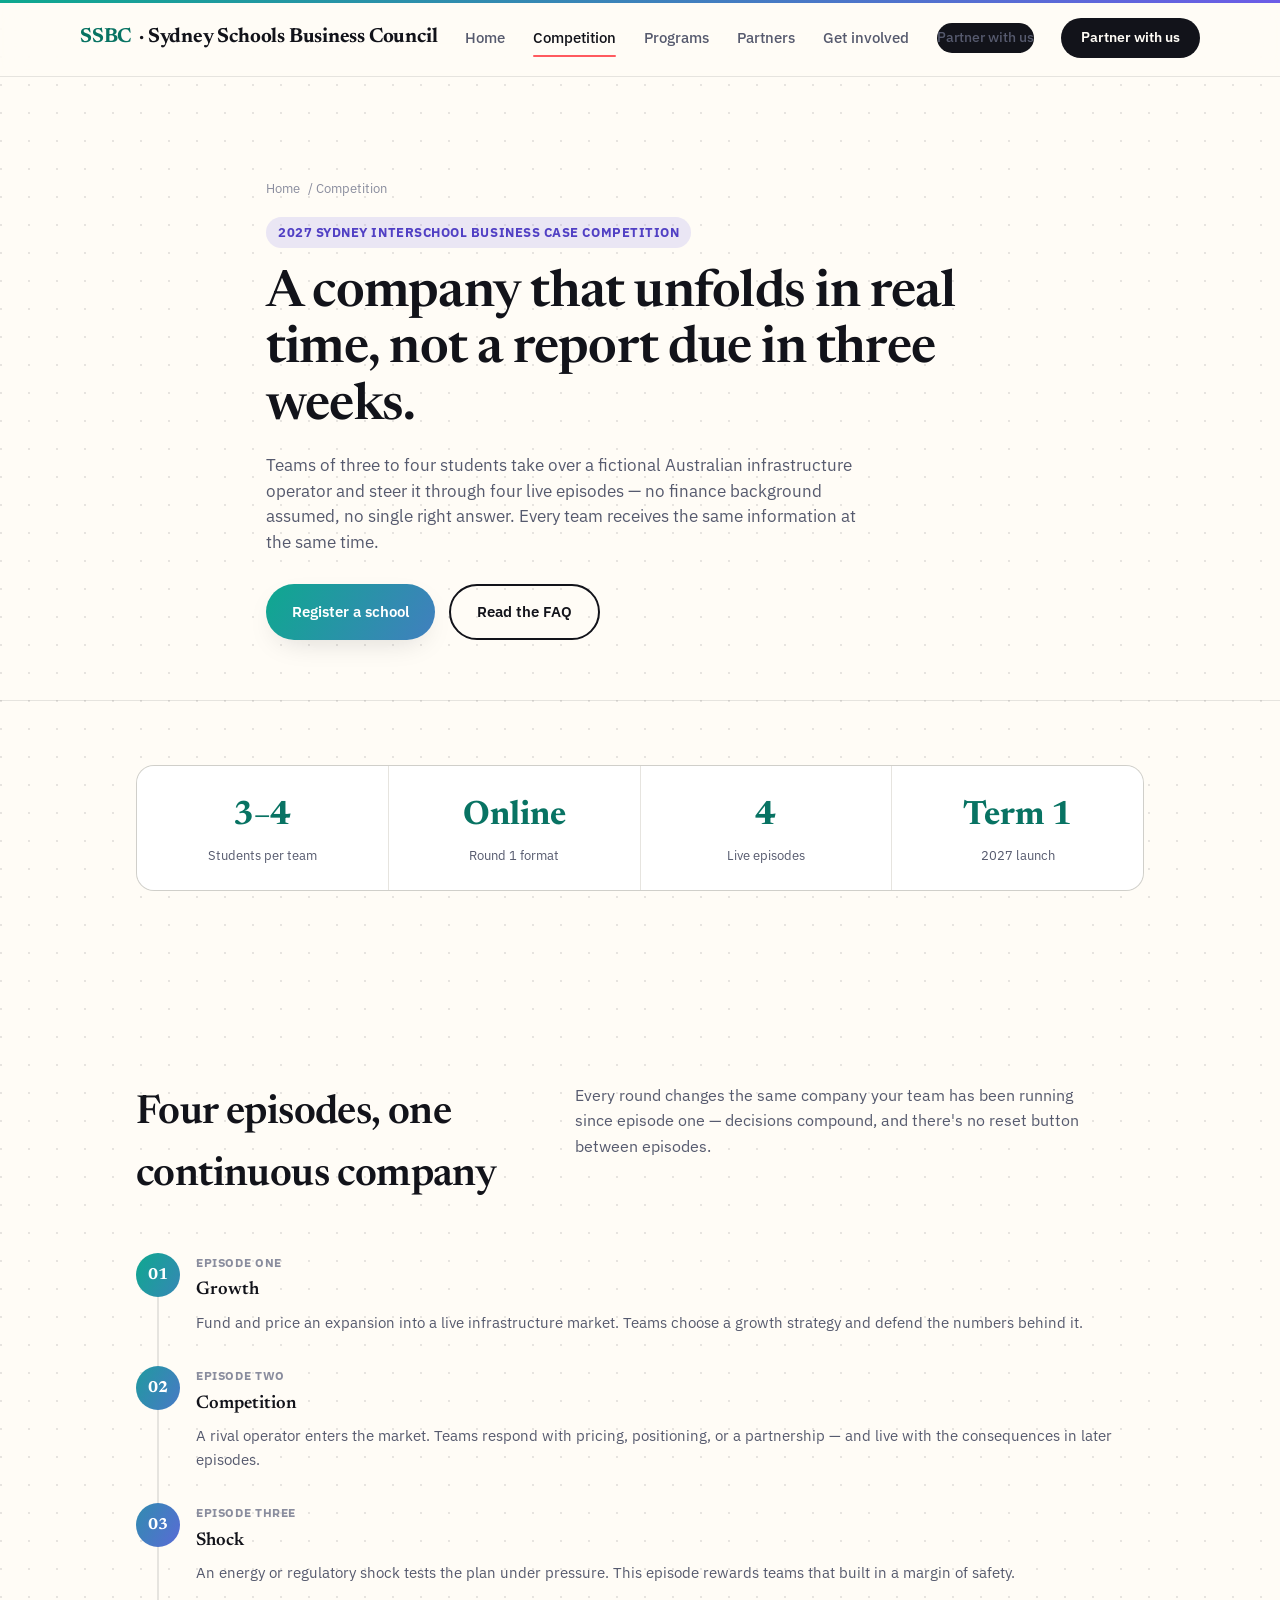
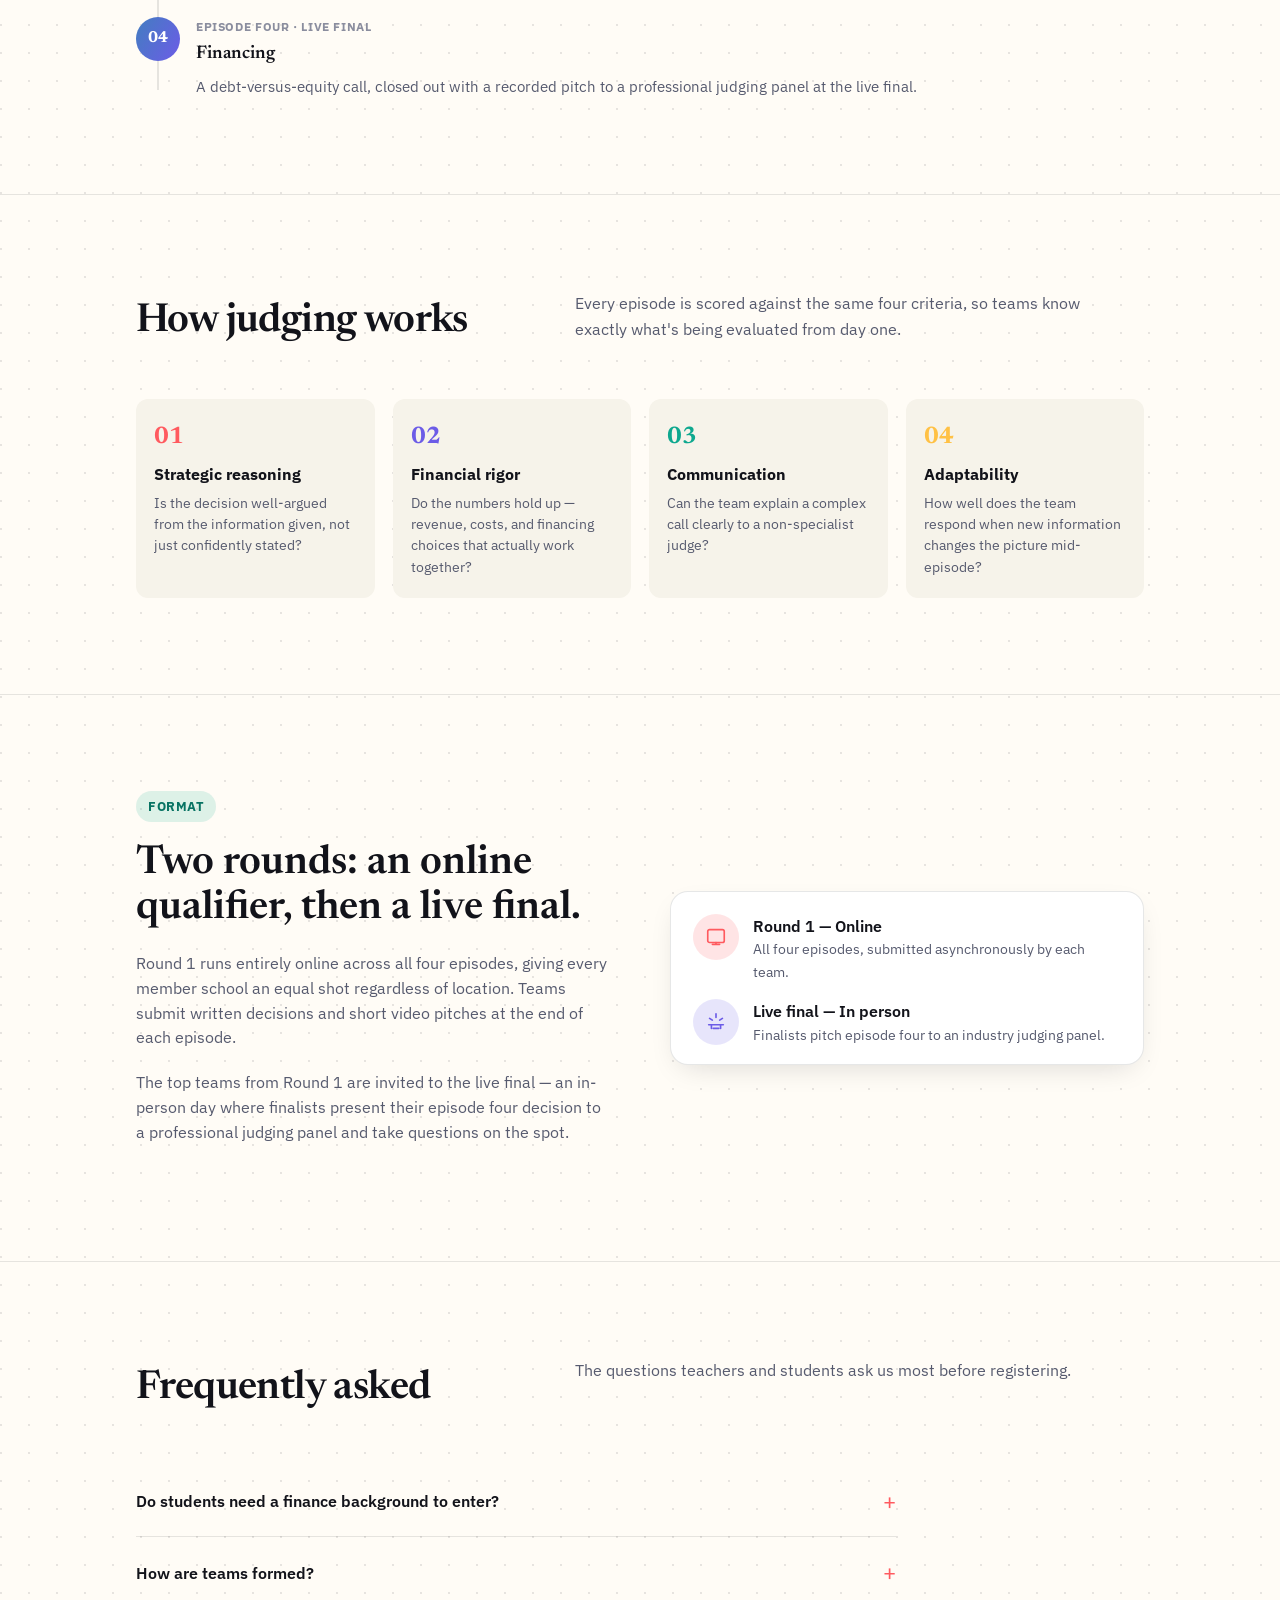
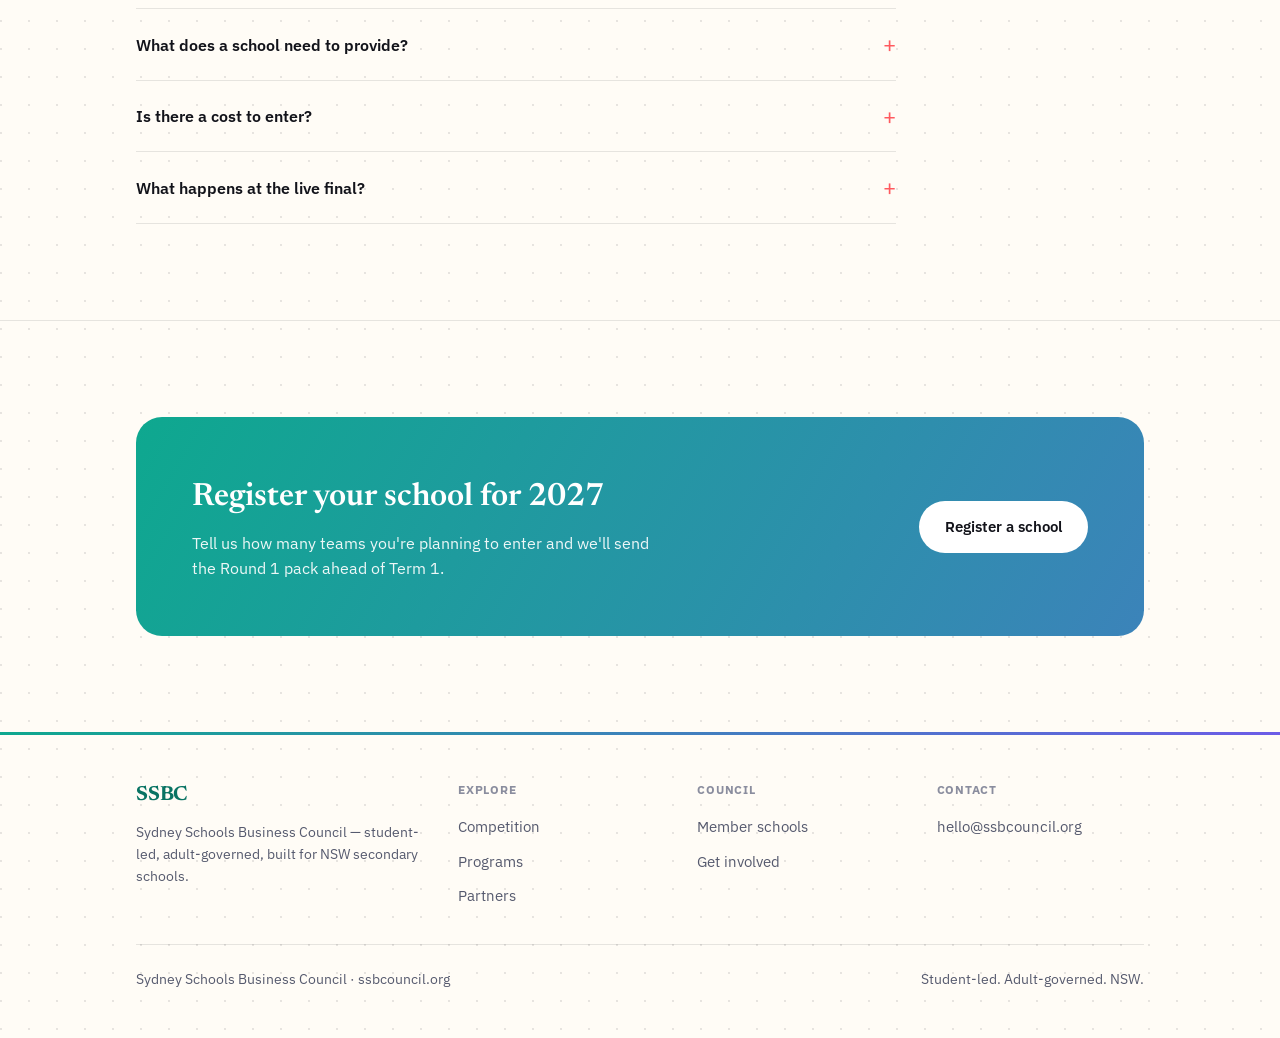
==== competition.html @ 7c96c835 "Split into a multi-page site with deeper content and a calmer, modern system Add competition, progra" ====
<!DOCTYPE html>
<html lang="en">
<head>
<meta charset="UTF-8">
<meta name="viewport" content="width=device-width, initial-scale=1, viewport-fit=cover">
<title>Competition — Sydney Schools Business Council</title>
<meta name="description" content="The 2027 Sydney Interschool Business Case Competition: format, timeline, judging criteria, and how to register.">
<link rel="preconnect" href="https://fonts.googleapis.com">
<link rel="preconnect" href="https://fonts.gstatic.com" crossorigin>
<link href="https://fonts.googleapis.com/css2?family=Newsreader:ital,opsz,wght@0,6..72,400;0,6..72,500;0,6..72,600;0,6..72,700;1,6..72,500&family=IBM+Plex+Sans:wght@400;500;600;700&display=swap" rel="stylesheet">
<link rel="stylesheet" href="/assets/styles.css">
</head>
<body data-page="competition">

<header>
  <div class="wrap nav-row">
    <a class="wordmark" href="/"><span class="mark">SSBC</span> · Sydney Schools Business Council</a>
    <nav class="links">
      <a href="/" data-page="home">Home</a>
      <a href="/competition.html" data-page="competition">Competition</a>
      <a href="/programs.html" data-page="programs">Programs</a>
      <a href="/partners.html" data-page="partners">Partners</a>
      <a href="/get-involved.html" data-page="get-involved">Get involved</a>
      <a class="nav-cta drawer-cta" href="/get-involved.html">Partner with us</a>
    </nav>
    <a class="nav-cta" href="/get-involved.html">Partner with us</a>
    <button class="menu-toggle" aria-label="Open menu" aria-expanded="false">
      <svg viewBox="0 0 24 24" fill="none" stroke="currentColor" stroke-width="1.8" stroke-linecap="round"><line x1="4" y1="7" x2="20" y2="7"/><line x1="4" y1="12" x2="20" y2="12"/><line x1="4" y1="17" x2="20" y2="17"/></svg>
    </button>
  </div>
</header>

<section class="page-hero">
  <div class="wrap">
    <p class="crumb"><a href="/">Home</a> / Competition</p>
    <p class="kicker tone-violet">2027 Sydney Interschool Business Case Competition</p>
    <h1>A company that unfolds in real time, not a report due in three weeks.</h1>
    <p class="lede">Teams of three to four students take over a fictional Australian infrastructure operator and steer it through four live episodes — no finance background assumed, no single right answer. Every team receives the same information at the same time.</p>
    <div class="cta-row" style="margin-top:28px;">
      <a class="btn btn-primary" href="/get-involved.html">Register a school</a>
      <a class="btn btn-ghost" href="#faq">Read the FAQ</a>
    </div>
  </div>
</section>

<section class="tight" style="border-bottom:none;">
  <div class="wrap">
    <div class="stats-strip reveal">
      <div class="stat"><div class="num">3–4</div><div class="label">Students per team</div></div>
      <div class="stat"><div class="num">Online</div><div class="label">Round 1 format</div></div>
      <div class="stat"><div class="num">4</div><div class="label">Live episodes</div></div>
      <div class="stat"><div class="num">Term 1</div><div class="label">2027 launch</div></div>
    </div>
  </div>
</section>

<section>
  <div class="wrap">
    <div class="section-head reveal">
      <h2>Four episodes, one continuous company</h2>
      <p>Every round changes the same company your team has been running since episode one — decisions compound, and there's no reset button between episodes.</p>
    </div>
    <ol class="timeline reveal">
      <li>
        <span class="dot">01</span>
        <div class="when">Episode one</div>
        <div class="ttl">Growth</div>
        <div class="desc">Fund and price an expansion into a live infrastructure market. Teams choose a growth strategy and defend the numbers behind it.</div>
      </li>
      <li>
        <span class="dot">02</span>
        <div class="when">Episode two</div>
        <div class="ttl">Competition</div>
        <div class="desc">A rival operator enters the market. Teams respond with pricing, positioning, or a partnership — and live with the consequences in later episodes.</div>
      </li>
      <li>
        <span class="dot">03</span>
        <div class="when">Episode three</div>
        <div class="ttl">Shock</div>
        <div class="desc">An energy or regulatory shock tests the plan under pressure. This episode rewards teams that built in a margin of safety.</div>
      </li>
      <li>
        <span class="dot">04</span>
        <div class="when">Episode four · Live final</div>
        <div class="ttl">Financing</div>
        <div class="desc">A debt-versus-equity call, closed out with a recorded pitch to a professional judging panel at the live final.</div>
      </li>
    </ol>
  </div>
</section>

<section>
  <div class="wrap">
    <div class="section-head reveal">
      <h2>How judging works</h2>
      <p>Every episode is scored against the same four criteria, so teams know exactly what's being evaluated from day one.</p>
    </div>
    <div class="criteria-grid reveal">
      <div class="criteria"><div class="pct">01</div><h4>Strategic reasoning</h4><p>Is the decision well-argued from the information given, not just confidently stated?</p></div>
      <div class="criteria"><div class="pct">02</div><h4>Financial rigor</h4><p>Do the numbers hold up — revenue, costs, and financing choices that actually work together?</p></div>
      <div class="criteria"><div class="pct">03</div><h4>Communication</h4><p>Can the team explain a complex call clearly to a non-specialist judge?</p></div>
      <div class="criteria"><div class="pct">04</div><h4>Adaptability</h4><p>How well does the team respond when new information changes the picture mid-episode?</p></div>
    </div>
  </div>
</section>

<section>
  <div class="wrap feature">
    <div class="reveal">
      <p class="kicker tone-teal">Format</p>
      <h2>Two rounds: an online qualifier, then a live final.</h2>
      <p>Round 1 runs entirely online across all four episodes, giving every member school an equal shot regardless of location. Teams submit written decisions and short video pitches at the end of each episode.</p>
      <p>The top teams from Round 1 are invited to the live final — an in-person day where finalists present their episode four decision to a professional judging panel and take questions on the spot.</p>
    </div>
    <div class="reveal diagram-box">
      <div style="display:flex;flex-direction:column;gap:16px;">
        <div style="display:flex;gap:14px;align-items:flex-start;">
          <div class="icon-circle" style="margin-bottom:0;flex-shrink:0;--accent:var(--coral);"><svg viewBox="0 0 24 24" fill="none" stroke="currentColor" stroke-width="1.8" stroke-linecap="round" stroke-linejoin="round"><rect x="3" y="4" width="18" height="14" rx="2"/><path d="M8 20h8M12 18v2"/></svg></div>
          <div><div style="font-weight:600;">Round 1 — Online</div><div style="color:var(--ink-soft);font-size:.9rem;">All four episodes, submitted asynchronously by each team.</div></div>
        </div>
        <div style="display:flex;gap:14px;align-items:flex-start;">
          <div class="icon-circle" style="margin-bottom:0;flex-shrink:0;--accent:var(--violet);"><svg viewBox="0 0 24 24" fill="none" stroke="currentColor" stroke-width="1.8" stroke-linecap="round" stroke-linejoin="round"><path d="M12 3v4M5 8l3 2M19 8l-3 2M4 15h16M7 15v4M17 15v4M9 19h6"/></svg></div>
          <div><div style="font-weight:600;">Live final — In person</div><div style="color:var(--ink-soft);font-size:.9rem;">Finalists pitch episode four to an industry judging panel.</div></div>
        </div>
      </div>
    </div>
  </div>
</section>

<section id="faq">
  <div class="wrap">
    <div class="section-head reveal">
      <h2>Frequently asked</h2>
      <p>The questions teachers and students ask us most before registering.</p>
    </div>
    <div class="faq reveal">
      <details>
        <summary>Do students need a finance background to enter?</summary>
        <p class="a">No. Each episode includes everything a team needs to make its decision — the competition is designed so a first-time team and a team with prior finance exposure are working from the same brief.</p>
      </details>
      <details>
        <summary>How are teams formed?</summary>
        <p class="a">Teams of three to four students are put together by their school's business society. Mixed-year teams are welcome, and most schools enter more than one team.</p>
      </details>
      <details>
        <summary>What does a school need to provide?</summary>
        <p class="a">A staff supervisor to liaise with SSBC and confirm results, and a bit of time from each team between episodes. Round 1 can be run inside or outside class time — schools choose what fits their calendar.</p>
      </details>
      <details>
        <summary>Is there a cost to enter?</summary>
        <p class="a">Entry costs are kept low and confirmed at registration — reach out via Get Involved and we'll walk you through it.</p>
      </details>
      <details>
        <summary>What happens at the live final?</summary>
        <p class="a">Finalist teams present their episode four financing decision to a panel of industry judges and answer follow-up questions, in the same spirit as a real board pitch.</p>
      </details>
    </div>
  </div>
</section>

<section style="border-bottom: none;">
  <div class="wrap">
    <div class="cta-banner reveal">
      <div>
        <h2>Register your school for 2027</h2>
        <p>Tell us how many teams you're planning to enter and we'll send the Round 1 pack ahead of Term 1.</p>
      </div>
      <a class="btn btn-primary" href="/get-involved.html">Register a school</a>
    </div>
  </div>
</section>

<footer>
  <div class="wrap">
    <div class="footer-grid">
      <div>
        <div class="wordmark" style="margin-bottom:10px;"><span class="mark">SSBC</span></div>
        <p style="color:var(--ink-soft);font-size:0.88rem;max-width:36ch;margin:0;">Sydney Schools Business Council — student-led, adult-governed, built for NSW secondary schools.</p>
      </div>
      <div>
        <h5>Explore</h5>
        <ul>
          <li><a href="/competition.html">Competition</a></li>
          <li><a href="/programs.html">Programs</a></li>
          <li><a href="/partners.html">Partners</a></li>
        </ul>
      </div>
      <div>
        <h5>Council</h5>
        <ul>
          <li><a href="/partners.html#schools">Member schools</a></li>
          <li><a href="/get-involved.html">Get involved</a></li>
        </ul>
      </div>
      <div>
        <h5>Contact</h5>
        <ul>
          <li><a href="mailto:hello@ssbcouncil.org">hello@ssbcouncil.org</a></li>
        </ul>
      </div>
    </div>
    <div class="footer-row">
      <span>Sydney Schools Business Council · ssbcouncil.org</span>
      <span>Student-led. Adult-governed. NSW.</span>
    </div>
  </div>
</footer>

<script src="/assets/app.js"></script>
</body>
</html>
---- assets/styles.css ----
:root {
  --ink: #12131A;
  --ink-soft: #565A6E;
  --ink-faint: #8A8D9E;
  --paper: #FFFCF6;
  --paper-raised: #FFFFFF;
  --paper-sunken: #F6F3EA;
  --line: rgba(18,19,26,0.10);
  --teal: #0EA88F;
  --teal-deep: #087363;
  --coral: #FF5A5F;
  --coral-deep: #E23F45;
  --violet: #6C5CE7;
  --violet-deep: #5140C4;
  --sun: #FFC145;
  --brass: #B08D57;
  --grad-brand: linear-gradient(120deg, var(--teal) 0%, var(--violet) 100%);
  --grad-warm: linear-gradient(120deg, var(--coral) 0%, var(--sun) 100%);
  --radius: 18px;
  --radius-lg: 26px;
  --radius-sm: 12px;
  --radius-pill: 999px;
  --shadow-soft: 0 10px 30px -12px rgba(18,19,26,0.18);
  --shadow-lift: 0 18px 40px -14px rgba(18,19,26,0.28);
  --font-display: 'Newsreader', Georgia, serif;
  --font-body: 'IBM Plex Sans', -apple-system, sans-serif;
  box-sizing: border-box;
  padding-top: env(safe-area-inset-top, 0px);
  padding-bottom: env(safe-area-inset-bottom, 0px);
}
html { scroll-padding-top: 84px; scroll-behavior: smooth; }
*, *::before, *::after { box-sizing: inherit; }

@media (prefers-color-scheme: dark) {
  :root:not([data-theme="light"]) {
    --ink: #F5F3EC;
    --ink-soft: #C7C6BE;
    --ink-faint: #8B8E82;
    --paper: #0B0D10;
    --paper-raised: #15181C;
    --paper-sunken: #101317;
    --line: rgba(245,243,236,0.14);
    --teal: #2DD4BF;
    --teal-deep: #5EEAD4;
    --coral: #FF7A7E;
    --coral-deep: #FF9A9D;
    --violet: #9C8CFF;
    --violet-deep: #B6ABFF;
    --sun: #FFD166;
    --brass: #D3B679;
    --shadow-soft: 0 10px 30px -12px rgba(0,0,0,0.5);
    --shadow-lift: 0 18px 40px -14px rgba(0,0,0,0.6);
  }
}
:root[data-theme="dark"] {
  --ink: #F5F3EC; --ink-soft: #C7C6BE; --ink-faint: #8B8E82;
  --paper: #0B0D10; --paper-raised: #15181C; --paper-sunken: #101317;
  --line: rgba(245,243,236,0.14);
  --teal: #2DD4BF; --teal-deep: #5EEAD4;
  --coral: #FF7A7E; --coral-deep: #FF9A9D;
  --violet: #9C8CFF; --violet-deep: #B6ABFF;
  --sun: #FFD166; --brass: #D3B679;
  --shadow-soft: 0 10px 30px -12px rgba(0,0,0,0.5);
  --shadow-lift: 0 18px 40px -14px rgba(0,0,0,0.6);
}

html, body { height: 100%; }
body {
  margin: 0;
  background:
    radial-gradient(circle at 1px 1px, var(--line) 1px, transparent 0) 0 0/28px 28px,
    var(--paper);
  color: var(--ink);
  font-family: var(--font-body);
  line-height: 1.55;
  -webkit-font-smoothing: antialiased;
  overflow-x: hidden;
}

.wrap { max-width: 1120px; margin: 0 auto; padding: 0 clamp(20px, 5vw, 56px); position: relative; }
a { color: inherit; }
::selection { background: var(--sun); color: var(--ink); }
img, svg { display: block; max-width: 100%; }

/* ---------- Scroll reveal ---------- */
.reveal { opacity: 0; transform: translateY(22px); transition: opacity .7s cubic-bezier(.2,.7,.2,1), transform .7s cubic-bezier(.2,.7,.2,1); }
.reveal.in-view { opacity: 1; transform: translateY(0); }
@media (prefers-reduced-motion: reduce) {
  .reveal { opacity: 1; transform: none; transition: none; }
  * { animation: none !important; }
}

/* ---------- Header ---------- */
header {
  position: sticky; top: 0; z-index: 30;
  padding-top: env(safe-area-inset-top, 0px);
  background: color-mix(in srgb, var(--paper) 82%, transparent);
  backdrop-filter: blur(14px);
  border-bottom: 1px solid var(--line);
}
header::before {
  content: ""; position: absolute; inset: 0 0 auto 0; height: 3px;
  background: var(--grad-brand);
}
.nav-row { display: flex; align-items: center; justify-content: space-between; padding: 18px 0; gap: 20px; }
.wordmark { font-family: var(--font-display); font-size: 1.28rem; font-weight: 700; letter-spacing: -0.01em; display: flex; align-items: baseline; gap: 8px; white-space: nowrap; text-decoration: none; }
.wordmark .mark { color: var(--teal-deep); }
.wordmark .full { display: inline; }
nav.links { display: flex; gap: clamp(14px, 2.6vw, 28px); font-size: 0.92rem; }
nav.links a { text-decoration: none; color: var(--ink-soft); font-weight: 500; transition: color .15s; position: relative; padding: 4px 0; }
nav.links a::after { content: ""; position: absolute; left: 0; right: 100%; bottom: -4px; height: 2px; background: var(--coral); border-radius: 2px; transition: right .2s ease; }
nav.links a:hover { color: var(--ink); }
nav.links a:hover::after, nav.links a[aria-current="page"]::after { right: 0; }
nav.links a[aria-current="page"] { color: var(--ink); }
.nav-cta {
  background: var(--ink); color: var(--paper);
  padding: 9px 20px; border-radius: var(--radius-pill);
  text-decoration: none; font-size: 0.88rem; font-weight: 600; white-space: nowrap;
  transition: transform .15s ease, box-shadow .15s ease, background .2s ease;
}
.nav-cta:hover { background: var(--grad-brand); transform: translateY(-2px); box-shadow: var(--shadow-soft); }
.menu-toggle {
  display: none; background: none; border: 1px solid var(--line); border-radius: var(--radius-sm);
  width: 40px; height: 40px; align-items: center; justify-content: center; cursor: pointer;
  color: var(--ink); flex-shrink: 0;
}
.menu-toggle svg { width: 20px; height: 20px; }

@media (max-width: 760px) {
  nav.links { position: fixed; inset: 0; top: 0; z-index: 40; background: var(--paper); flex-direction: column;
    padding: 100px 32px 40px; gap: 6px; transform: translateX(100%); transition: transform .3s ease; }
  nav.links.open { transform: translateX(0); }
  nav.links a { font-size: 1.3rem; padding: 12px 0; font-family: var(--font-display); }
  .menu-toggle { display: inline-flex; z-index: 41; }
  .nav-cta { display: none; }
  nav.links .drawer-cta { display: inline-flex; margin-top: 18px; }
}

/* ---------- Buttons ---------- */
.btn { display: inline-flex; align-items: center; gap: 8px; padding: 14px 26px; border-radius: var(--radius-pill);
  text-decoration: none; font-size: 0.95rem; font-weight: 600;
  transition: transform .15s ease, box-shadow .2s ease, background .2s ease, color .2s ease, border-color .2s ease; }
.btn-primary { background: var(--grad-brand); background-size: 200% 100%; color: #fff; box-shadow: var(--shadow-soft); }
.btn-primary:hover { transform: translateY(-2px); box-shadow: var(--shadow-lift); background-position: 100% 0; }
.btn-ghost { border: 2px solid var(--ink); color: var(--ink); }
.btn-ghost:hover { border-color: var(--violet); color: var(--violet); transform: translateY(-2px); }
.btn-sm { padding: 10px 20px; font-size: 0.86rem; }

/* ---------- Hero (home) ---------- */
.hero { padding: clamp(64px, 11vw, 116px) 0 clamp(56px, 9vw, 92px); border-bottom: 1px solid var(--line); position: relative; overflow: hidden; }
.hero::before {
  content: ""; position: absolute; top: -10%; right: -6%; width: 46%; height: 130%;
  background-image: linear-gradient(var(--line) 1px, transparent 1px), linear-gradient(90deg, var(--line) 1px, transparent 1px);
  background-size: 34px 34px;
  -webkit-mask-image: radial-gradient(ellipse at 70% 40%, #000 0%, transparent 70%);
  mask-image: radial-gradient(ellipse at 70% 40%, #000 0%, transparent 70%);
  z-index: 0;
}
.hero-grid { display: grid; grid-template-columns: 1.15fr 0.85fr; gap: clamp(32px, 5vw, 64px); align-items: end; position: relative; z-index: 1; }
@media (max-width: 860px) { .hero-grid { grid-template-columns: 1fr; } }

.kicker { display: inline-flex; align-items: center; gap: 8px; font-size: 0.84rem; color: var(--coral-deep); font-weight: 700;
  text-transform: uppercase; letter-spacing: 0.04em; margin: 0 0 18px; padding: 5px 12px;
  background: color-mix(in srgb, var(--coral) 14%, transparent); border-radius: var(--radius-pill); }
.kicker.tone-violet { color: var(--violet-deep); background: color-mix(in srgb, var(--violet) 14%, transparent); }
.kicker.tone-teal { color: var(--teal-deep); background: color-mix(in srgb, var(--teal) 14%, transparent); }
.kicker.tone-sun { color: #92650B; background: color-mix(in srgb, var(--sun) 22%, transparent); }

h1.headline { font-family: var(--font-display); font-weight: 600; font-size: clamp(2.5rem, 5.4vw, 4.2rem); line-height: 1.05; letter-spacing: -0.02em; margin: 0 0 26px; max-width: 15ch; }
h1.headline em { font-style: italic; color: var(--teal-deep); }
.hero-sub { font-size: clamp(1.04rem, 1.4vw, 1.2rem); color: var(--ink-soft); max-width: 46ch; margin: 0 0 34px; }
.cta-row { display: flex; gap: 14px; flex-wrap: wrap; }

.ledger-panel { background: var(--paper-raised); border: 1px solid var(--line); border-radius: var(--radius); padding: 30px 28px; box-shadow: var(--shadow-soft); position: relative; overflow: hidden; }
.ledger-panel::before { content: ""; position: absolute; top: 0; left: 0; right: 0; height: 5px; background: var(--grad-brand); }
.ledger-panel .ledger-title { font-size: 0.82rem; font-weight: 600; color: var(--ink-soft); text-transform: uppercase; letter-spacing: 0.04em; margin: 10px 0 16px; }
.ledger-row { display: flex; justify-content: space-between; align-items: baseline; padding: 13px 0; border-bottom: 1px solid var(--line); }
.ledger-row:last-child { border-bottom: none; padding-bottom: 0; }
.ledger-row .label { font-size: 0.94rem; color: var(--ink-soft); }
.ledger-row .value { font-family: var(--font-display); font-weight: 600; font-size: 1.14rem; color: var(--teal-deep); }

/* ---------- Page hero (subpages) ---------- */
.page-hero { padding: clamp(52px, 8vw, 88px) 0 clamp(40px, 6vw, 60px); border-bottom: 1px solid var(--line); position: relative; overflow: hidden; }
.page-hero .wrap { max-width: 860px; }
.page-hero h1 { font-family: var(--font-display); font-weight: 600; font-size: clamp(2.2rem, 4.4vw, 3.2rem); line-height: 1.1; letter-spacing: -0.015em; margin: 0 0 18px; }
.page-hero .lede { font-size: clamp(1.02rem, 1.3vw, 1.14rem); color: var(--ink-soft); max-width: 60ch; margin: 0; }

/* ---------- Stats strip ---------- */
.stats-strip { display: grid; grid-template-columns: repeat(4, 1fr); gap: 1px; background: var(--line); border: 1px solid var(--line); border-radius: var(--radius); overflow: hidden; }
@media (max-width: 700px) { .stats-strip { grid-template-columns: repeat(2, 1fr); } }
.stat { background: var(--paper-raised); padding: 24px 20px; text-align: center; }
.stat .num { font-family: var(--font-display); font-weight: 700; font-size: clamp(1.6rem, 3vw, 2.1rem); color: var(--teal-deep); }
.stat .label { font-size: 0.82rem; color: var(--ink-soft); margin-top: 4px; }

/* ---------- Section shared ---------- */
section { padding: clamp(56px, 9vw, 96px) 0; border-bottom: 1px solid var(--line); }
section.tight { padding-top: clamp(40px, 6vw, 64px); }
.section-head { display: grid; grid-template-columns: 1fr 1.4fr; gap: 32px; margin-bottom: 46px; }
@media (max-width: 780px) { .section-head { grid-template-columns: 1fr; gap: 14px; } }
.section-head h2 { font-family: var(--font-display); font-weight: 600; font-size: clamp(1.8rem, 3.2vw, 2.5rem); margin: 0; letter-spacing: -0.015em; }
.section-head p { margin: 0; color: var(--ink-soft); font-size: 1.03rem; max-width: 52ch; }

/* ---------- Icon circle ---------- */
.icon-circle { width: 46px; height: 46px; border-radius: 50%; display: flex; align-items: center; justify-content: center;
  background: color-mix(in srgb, var(--accent, var(--teal)) 16%, transparent); color: var(--accent, var(--teal)); margin-bottom: 16px; }
.icon-circle svg { width: 22px; height: 22px; }

/* ---------- Programs / cards ---------- */
.programs { display: grid; grid-template-columns: repeat(3, 1fr); gap: 20px; }
@media (max-width: 780px) { .programs { grid-template-columns: 1fr; } }
.program { background: var(--paper-raised); border: 1px solid var(--line); border-radius: var(--radius); padding: 32px 28px;
  border-top: 4px solid var(--accent, var(--teal)); transition: transform .2s ease, box-shadow .2s ease; }
.program:hover { transform: translateY(-6px); box-shadow: var(--shadow-lift); }
.program:nth-child(1) { --accent: var(--coral); }
.program:nth-child(2) { --accent: var(--violet); }
.program:nth-child(3) { --accent: var(--teal); }
.program h3 { font-family: var(--font-display); font-size: 1.32rem; font-weight: 600; margin: 0 0 12px; }
.program p { color: var(--ink-soft); font-size: 0.95rem; margin: 0 0 14px; }
.program .tag { display: inline-block; font-size: 0.76rem; font-weight: 700; text-transform: uppercase; letter-spacing: 0.05em;
  color: #fff; background: var(--accent, var(--teal)); padding: 4px 11px; border-radius: var(--radius-pill); margin-bottom: 14px; }
.program .more { font-size: 0.88rem; font-weight: 700; color: var(--accent, var(--teal)); text-decoration: none; display: inline-flex; gap: 6px; align-items: center; transition: gap .15s; }
.program .more:hover { gap: 10px; }

/* ---------- Feature split ---------- */
.feature { display: grid; grid-template-columns: 1fr 1fr; gap: clamp(30px, 5vw, 60px); align-items: center; }
@media (max-width: 860px) { .feature { grid-template-columns: 1fr; } }
.feature h2 { font-family: var(--font-display); font-weight: 600; font-size: clamp(1.8rem, 3.4vw, 2.5rem); line-height: 1.14; margin: 0 0 18px; }
.feature p { color: var(--ink-soft); margin: 0 0 20px; }

.diagram-box { border: 1px solid var(--line); border-radius: var(--radius); background: var(--paper-raised); padding: 22px 22px 18px; box-shadow: var(--shadow-soft); }

/* ---------- Timeline ---------- */
.timeline { position: relative; margin: 0; padding: 0; list-style: none; }
.timeline::before { content: ""; position: absolute; left: 21px; top: 8px; bottom: 8px; width: 2px; background: var(--line); }
.timeline li { position: relative; padding: 0 0 32px 60px; }
.timeline li:last-child { padding-bottom: 0; }
.timeline .dot { position: absolute; left: 0; top: 0; width: 44px; height: 44px; border-radius: 50%;
  display: flex; align-items: center; justify-content: center; font-family: var(--font-display); font-weight: 700; font-size: 1rem;
  color: #fff; background: var(--grad-brand); background-size: 300% 100%; }
.timeline li:nth-child(1) .dot { background-position: 0% 0; }
.timeline li:nth-child(2) .dot { background-position: 33% 0; }
.timeline li:nth-child(3) .dot { background-position: 66% 0; }
.timeline li:nth-child(4) .dot { background-position: 100% 0; }
.timeline .when { font-size: 0.78rem; font-weight: 700; text-transform: uppercase; letter-spacing: 0.05em; color: var(--ink-faint); margin-bottom: 4px; }
.timeline .ttl { font-family: var(--font-display); font-size: 1.15rem; font-weight: 600; margin-bottom: 6px; }
.timeline .desc { color: var(--ink-soft); font-size: 0.95rem; }

/* ---------- Criteria grid ---------- */
.criteria-grid { display: grid; grid-template-columns: repeat(4, 1fr); gap: 18px; }
@media (max-width: 860px) { .criteria-grid { grid-template-columns: repeat(2, 1fr); } }
@media (max-width: 520px) { .criteria-grid { grid-template-columns: 1fr; } }
.criteria { background: var(--paper-sunken); border-radius: var(--radius-sm); padding: 20px 18px; }
.criteria .pct { font-family: var(--font-display); font-weight: 700; font-size: 1.5rem; color: var(--accent, var(--teal)); }
.criteria h4 { margin: 6px 0 6px; font-size: 0.98rem; }
.criteria p { margin: 0; font-size: 0.86rem; color: var(--ink-soft); }
.criteria:nth-child(1) { --accent: var(--coral); }
.criteria:nth-child(2) { --accent: var(--violet); }
.criteria:nth-child(3) { --accent: var(--teal); }
.criteria:nth-child(4) { --accent: var(--sun); }

/* ---------- FAQ ---------- */
.faq { max-width: 760px; }
.faq details { border-bottom: 1px solid var(--line); padding: 18px 0; }
.faq summary { cursor: pointer; font-weight: 600; font-size: 1.02rem; list-style: none; display: flex; justify-content: space-between; align-items: center; gap: 16px; }
.faq summary::-webkit-details-marker { display: none; }
.faq summary::after { content: "+"; font-size: 1.4rem; color: var(--coral); font-weight: 400; flex-shrink: 0; transition: transform .2s ease; }
.faq details[open] summary::after { transform: rotate(45deg); }
.faq .a { color: var(--ink-soft); margin: 12px 0 0; font-size: 0.95rem; max-width: 62ch; }

/* ---------- Partners ---------- */
.partner-row { display: flex; flex-wrap: wrap; gap: 16px 40px; align-items: center; padding-top: 6px; }
.partner-name { font-family: var(--font-display); font-size: 1.55rem; font-weight: 600; color: var(--ink); letter-spacing: -0.01em;
  padding-bottom: 4px; border-bottom: 3px solid var(--sun); transition: border-color .2s ease, color .2s ease; }
.partner-name:hover { border-color: var(--coral); color: var(--coral-deep); }
.partner-note { color: var(--ink-soft); font-size: 0.92rem; margin-top: 24px; max-width: 62ch; }

.partner-support-grid { display: grid; grid-template-columns: repeat(3, 1fr); gap: 20px; margin-top: 36px; }
@media (max-width: 780px) { .partner-support-grid { grid-template-columns: 1fr; } }
.partner-support { border: 1px solid var(--line); border-radius: var(--radius-sm); padding: 20px; background: var(--paper-raised); }
.partner-support h4 { margin: 0 0 8px; font-size: 0.98rem; }
.partner-support p { margin: 0; font-size: 0.88rem; color: var(--ink-soft); }

/* ---------- Tiers ---------- */
.tier-grid { display: grid; grid-template-columns: repeat(3, 1fr); gap: 22px; }
@media (max-width: 860px) { .tier-grid { grid-template-columns: 1fr; } }
.tier-card { border: 1px solid var(--line); border-radius: var(--radius); padding: 30px 26px; background: var(--paper-raised); position: relative; transition: transform .2s ease, box-shadow .2s ease; }
.tier-card:hover { transform: translateY(-6px); box-shadow: var(--shadow-lift); }
.tier-card.featured { border-color: transparent; background: var(--paper-raised); box-shadow: var(--shadow-lift); }
.tier-card.featured::before { content: ""; position: absolute; inset: 0; border-radius: var(--radius); padding: 2px;
  background: var(--grad-brand); -webkit-mask: linear-gradient(#fff 0 0) content-box, linear-gradient(#fff 0 0);
  -webkit-mask-composite: xor; mask-composite: exclude; }
.tier-card .badge { display: inline-block; font-size: 0.72rem; font-weight: 700; text-transform: uppercase; letter-spacing: 0.05em;
  color: var(--coral-deep); background: color-mix(in srgb, var(--coral) 14%, transparent); padding: 4px 10px; border-radius: var(--radius-pill); margin-bottom: 14px; }
.tier-card h3 { font-family: var(--font-display); font-size: 1.3rem; font-weight: 600; margin: 0 0 10px; }
.tier-card p.desc { color: var(--ink-soft); font-size: 0.92rem; margin: 0 0 18px; }
.tier-card ul { list-style: none; margin: 0 0 22px; padding: 0; display: flex; flex-direction: column; gap: 10px; }
.tier-card li { font-size: 0.89rem; color: var(--ink-soft); display: flex; gap: 10px; align-items: flex-start; }
.tier-card li::before { content: "✓"; color: var(--teal); font-weight: 700; flex-shrink: 0; }

/* ---------- Schools ---------- */
.school-grid { columns: 2 220px; column-gap: 32px; }
@media (max-width: 560px) { .school-grid { columns: 1; } }
.school-grid .school { break-inside: avoid; padding: 12px 0 12px 20px; border-bottom: 1px solid var(--line); font-size: 0.97rem; position: relative; }
.school-grid .school::before { content: ""; position: absolute; left: 0; top: 50%; transform: translateY(-50%); width: 8px; height: 8px; border-radius: 50%; background: var(--teal); }
.school-grid .school:nth-child(3n+1)::before { background: var(--coral); }
.school-grid .school:nth-child(3n+2)::before { background: var(--violet); }

/* ---------- Steps (get involved) ---------- */
.involve-grid { display: grid; grid-template-columns: repeat(3, 1fr); gap: 24px; }
@media (max-width: 780px) { .involve-grid { grid-template-columns: 1fr; } }
.involve-card { background: var(--paper-raised); border: 1px solid var(--line); border-radius: var(--radius); padding: 28px 26px; transition: transform .2s ease, box-shadow .2s ease; }
.involve-card:hover { transform: translateY(-6px); box-shadow: var(--shadow-lift); }
.involve-card h3 { font-family: var(--font-display); font-weight: 600; font-size: 1.14rem; margin: 0 0 10px; }
.involve-card p { color: var(--ink-soft); font-size: 0.93rem; margin: 0 0 18px; }
.involve-card ol.steps { list-style: none; margin: 0 0 18px; padding: 0; display: flex; flex-direction: column; gap: 10px; }
.involve-card ol.steps li { font-size: 0.86rem; color: var(--ink-soft); display: flex; gap: 10px; }
.involve-card ol.steps li .n { flex-shrink: 0; width: 22px; height: 22px; border-radius: 50%; background: var(--paper-sunken); color: var(--ink); font-size: 0.76rem; font-weight: 700; display: flex; align-items: center; justify-content: center; }
.involve-card a.link { display: inline-flex; align-items: center; gap: 6px; font-size: 0.9rem; font-weight: 700; color: var(--coral-deep); text-decoration: none; transition: gap .15s ease, color .15s ease; }
.involve-card a.link:hover { gap: 10px; color: var(--violet-deep); }
.involve-card:nth-child(1) h3 { color: var(--coral-deep); }
.involve-card:nth-child(2) h3 { color: var(--violet-deep); }
.involve-card:nth-child(3) h3 { color: var(--teal-deep); }

/* ---------- CTA banner ---------- */
.cta-banner { border-radius: var(--radius-lg); background: var(--grad-brand); background-size: 220% 100%; padding: clamp(36px, 6vw, 56px); color: #fff;
  display: flex; justify-content: space-between; align-items: center; gap: 24px; flex-wrap: wrap; }
.cta-banner h2 { font-family: var(--font-display); font-weight: 600; font-size: clamp(1.5rem, 2.8vw, 2rem); margin: 0 0 8px; }
.cta-banner p { margin: 0; opacity: 0.92; max-width: 46ch; }
.cta-banner .btn-primary { background: #fff; color: var(--ink); box-shadow: none; }
.cta-banner .btn-primary:hover { background: var(--ink); color: #fff; }

/* ---------- Breadcrumb ---------- */
.crumb { font-size: 0.84rem; color: var(--ink-faint); margin-bottom: 18px; display: flex; gap: 8px; align-items: center; }
.crumb a { text-decoration: none; color: var(--ink-faint); }
.crumb a:hover { color: var(--coral); }

/* ---------- Footer ---------- */
footer { padding: 48px 0 calc(48px + env(safe-area-inset-bottom, 0px)); position: relative; }
footer::before { content: ""; position: absolute; top: 0; left: 0; right: 0; height: 3px; background: var(--grad-brand); }
.footer-grid { display: grid; grid-template-columns: 1.4fr repeat(3, 1fr); gap: 32px; margin-bottom: 36px; }
@media (max-width: 780px) { .footer-grid { grid-template-columns: 1fr 1fr; } }
@media (max-width: 480px) { .footer-grid { grid-template-columns: 1fr; } }
.footer-grid h5 { font-size: 0.78rem; text-transform: uppercase; letter-spacing: 0.06em; color: var(--ink-faint); margin: 0 0 14px; }
.footer-grid ul { list-style: none; margin: 0; padding: 0; display: flex; flex-direction: column; gap: 10px; }
.footer-grid a { text-decoration: none; color: var(--ink-soft); font-size: 0.92rem; }
.footer-grid a:hover { color: var(--coral); }
.footer-row { display: flex; justify-content: space-between; align-items: center; flex-wrap: wrap; gap: 16px; font-size: 0.86rem; color: var(--ink-soft); padding-top: 24px; border-top: 1px solid var(--line); }
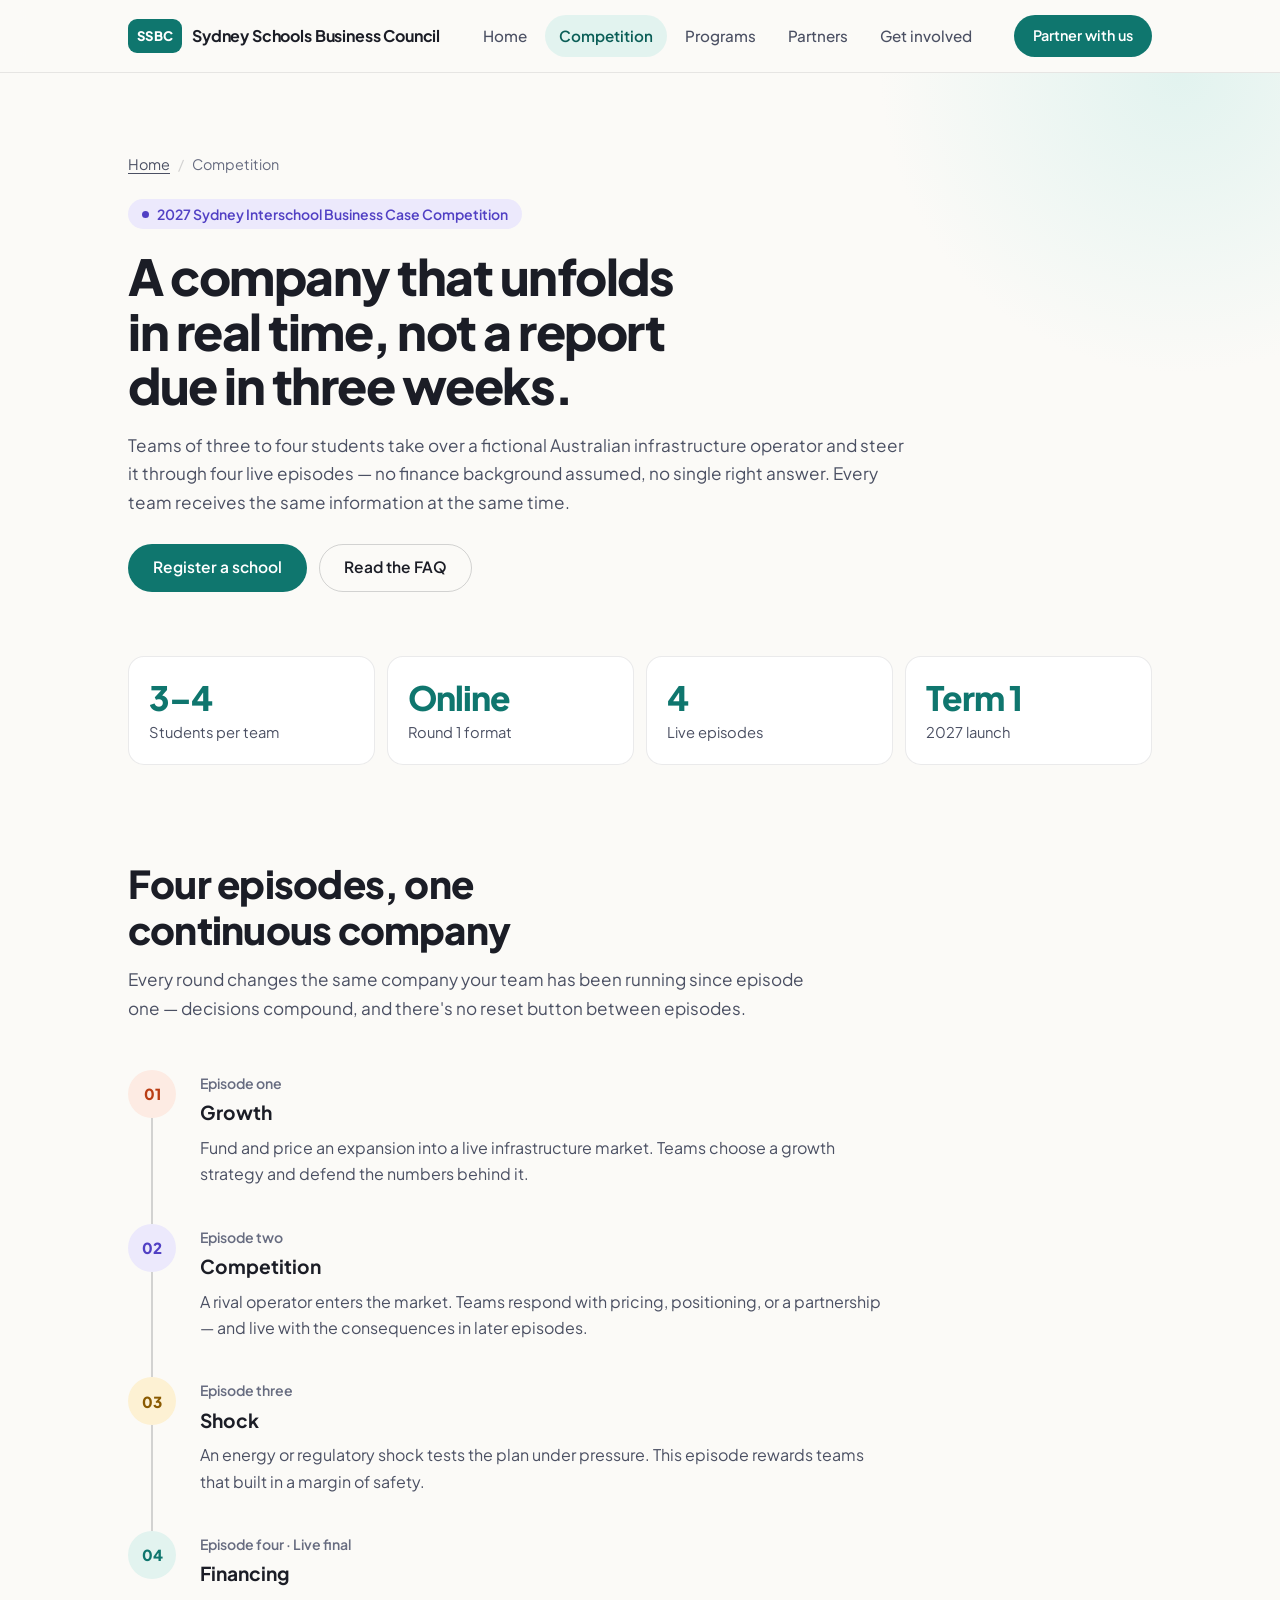
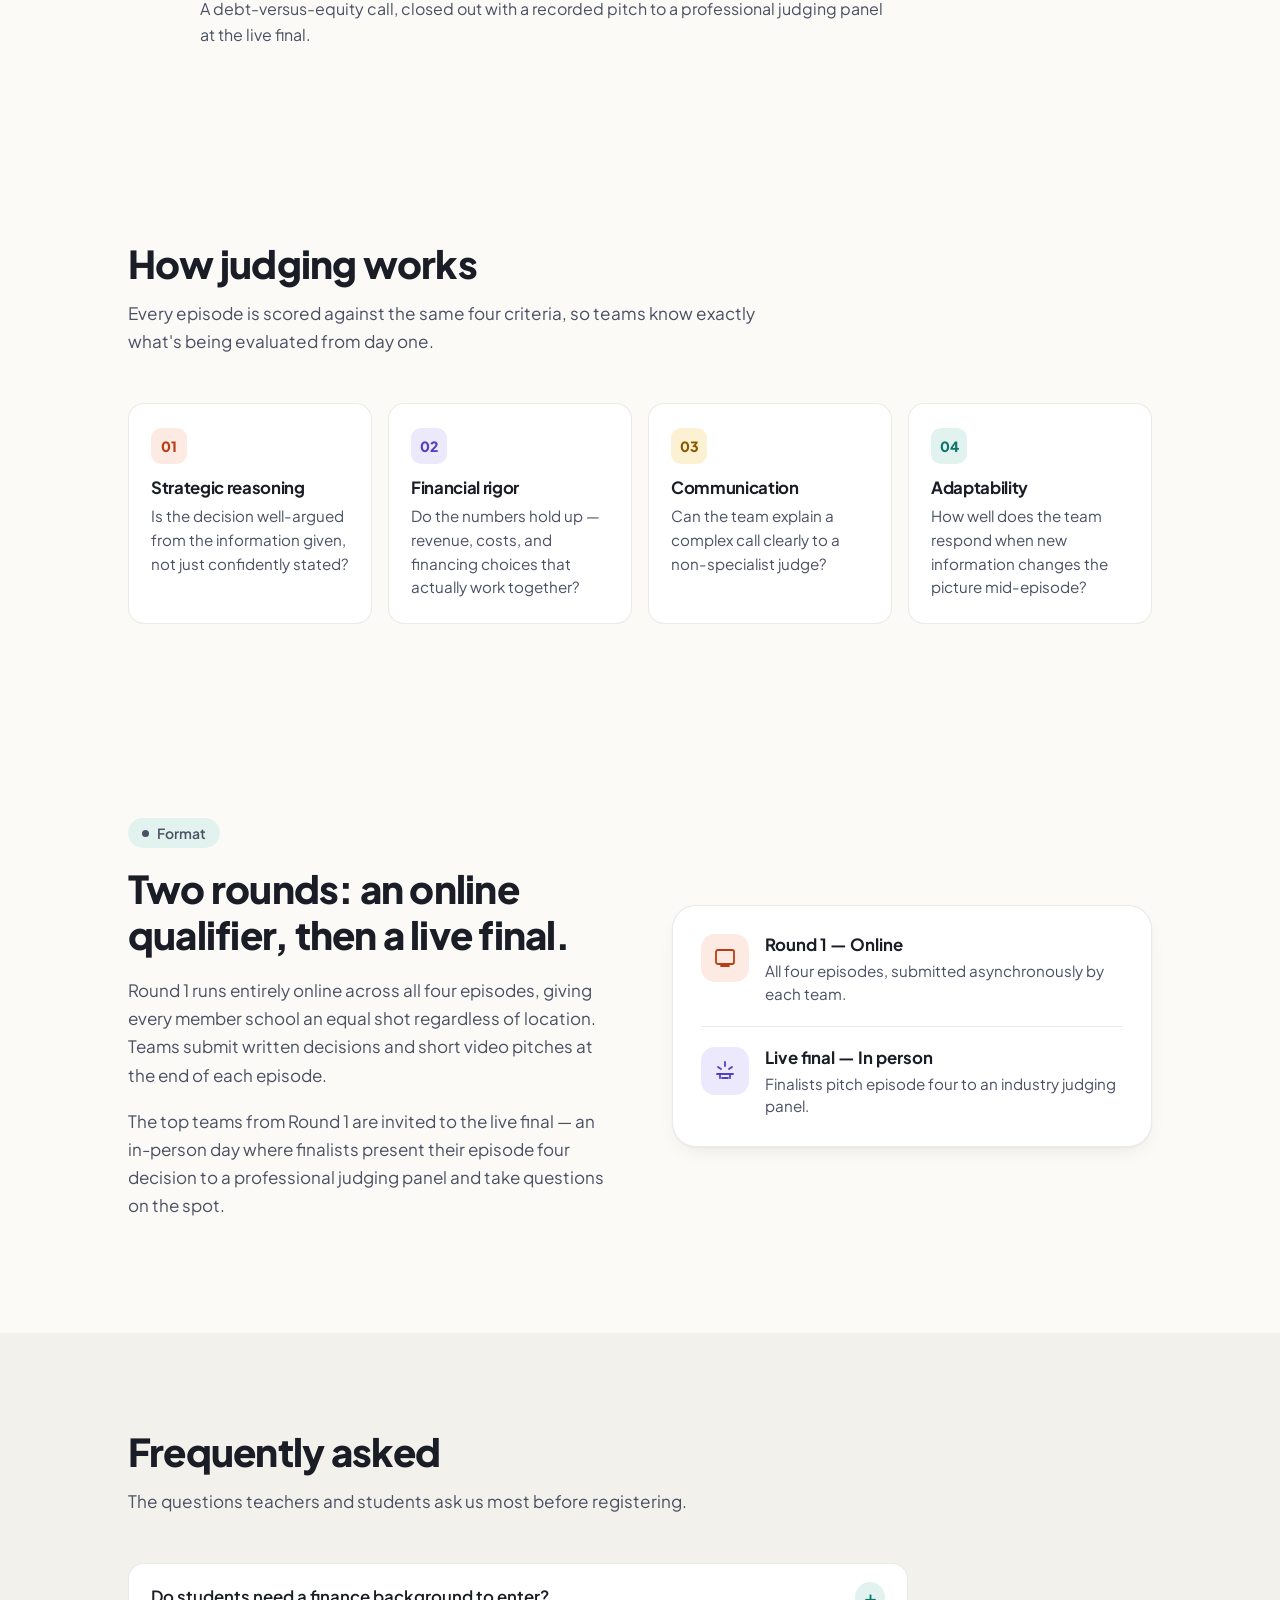
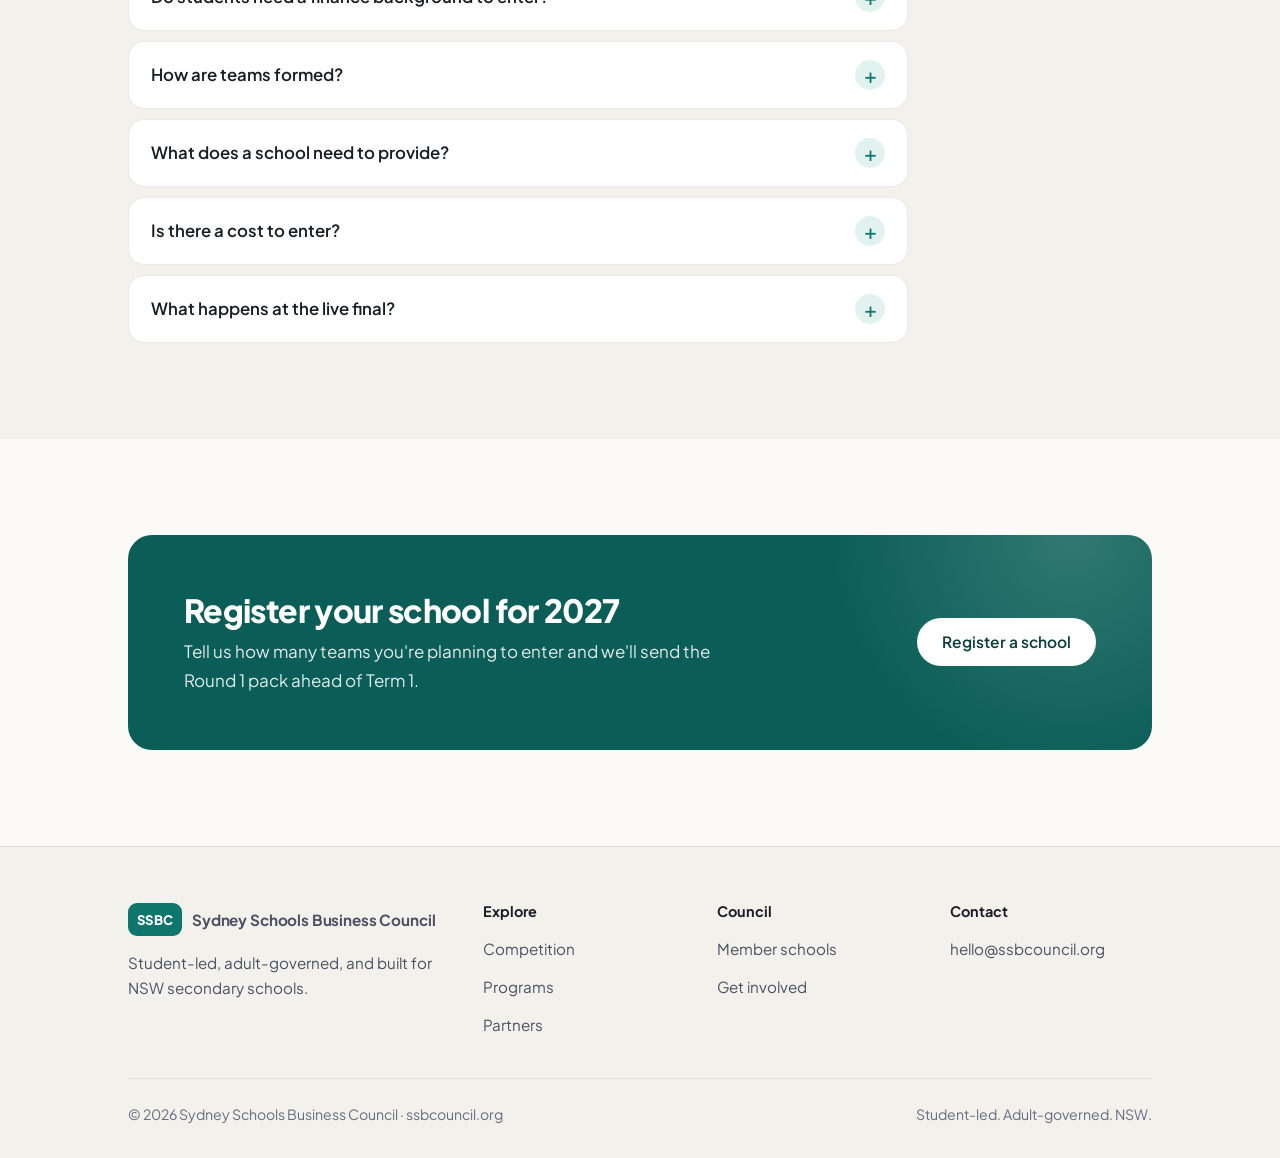
==== commit 7ebefffd: "Refresh site design: sans type, calmer palette, accessibility fixes - Replace Newsreader serif with " ====
--- a/competition.html
+++ b/competition.html
@@ -2,48 +2,54 @@
 <html lang="en">
 <head>
 <meta charset="UTF-8">
+<meta name="theme-color" content="#0F766E">
 <meta name="viewport" content="width=device-width, initial-scale=1, viewport-fit=cover">
 <title>Competition — Sydney Schools Business Council</title>
 <meta name="description" content="The 2027 Sydney Interschool Business Case Competition: format, timeline, judging criteria, and how to register.">
 <link rel="preconnect" href="https://fonts.googleapis.com">
 <link rel="preconnect" href="https://fonts.gstatic.com" crossorigin>
-<link href="https://fonts.googleapis.com/css2?family=Newsreader:ital,opsz,wght@0,6..72,400;0,6..72,500;0,6..72,600;0,6..72,700;1,6..72,500&family=IBM+Plex+Sans:wght@400;500;600;700&display=swap" rel="stylesheet">
+<link href="https://fonts.googleapis.com/css2?family=Plus+Jakarta+Sans:wght@400;500;600;700;800&display=swap" rel="stylesheet">
 <link rel="stylesheet" href="/assets/styles.css">
 </head>
 <body data-page="competition">
 
-<header>
+<a class="skip-link" href="#main">Skip to content</a>
+
+<header class="site-header">
   <div class="wrap nav-row">
-    <a class="wordmark" href="/"><span class="mark">SSBC</span> · Sydney Schools Business Council</a>
-    <nav class="links">
+    <a class="wordmark" href="/" aria-label="SSBC, Sydney Schools Business Council, home"><span class="mark">SSBC</span><span class="full">Sydney Schools Business Council</span></a>
+    <nav class="links" id="site-nav" aria-label="Main">
       <a href="/" data-page="home">Home</a>
       <a href="/competition.html" data-page="competition">Competition</a>
       <a href="/programs.html" data-page="programs">Programs</a>
       <a href="/partners.html" data-page="partners">Partners</a>
       <a href="/get-involved.html" data-page="get-involved">Get involved</a>
-      <a class="nav-cta drawer-cta" href="/get-involved.html">Partner with us</a>
+      <a class="btn btn-primary drawer-cta" href="/get-involved.html">Partner with us</a>
     </nav>
-    <a class="nav-cta" href="/get-involved.html">Partner with us</a>
-    <button class="menu-toggle" aria-label="Open menu" aria-expanded="false">
-      <svg viewBox="0 0 24 24" fill="none" stroke="currentColor" stroke-width="1.8" stroke-linecap="round"><line x1="4" y1="7" x2="20" y2="7"/><line x1="4" y1="12" x2="20" y2="12"/><line x1="4" y1="17" x2="20" y2="17"/></svg>
+    <a class="btn btn-primary btn-sm nav-cta" href="/get-involved.html">Partner with us</a>
+    <button class="menu-toggle" type="button" aria-label="Open menu" aria-expanded="false" aria-controls="site-nav">
+      <svg class="icon-open" viewBox="0 0 24 24" fill="none" stroke="currentColor" stroke-width="2" stroke-linecap="round" aria-hidden="true"><line x1="4" y1="7" x2="20" y2="7"/><line x1="4" y1="12" x2="20" y2="12"/><line x1="4" y1="17" x2="20" y2="17"/></svg>
+      <svg class="icon-close" viewBox="0 0 24 24" fill="none" stroke="currentColor" stroke-width="2" stroke-linecap="round" aria-hidden="true"><line x1="6" y1="6" x2="18" y2="18"/><line x1="18" y1="6" x2="6" y2="18"/></svg>
     </button>
   </div>
 </header>
 
+<main id="main">
+
 <section class="page-hero">
   <div class="wrap">
-    <p class="crumb"><a href="/">Home</a> / Competition</p>
+    <nav class="crumb" aria-label="Breadcrumb"><ol><li><a href="/">Home</a></li><li aria-current="page">Competition</li></ol></nav>
     <p class="kicker tone-violet">2027 Sydney Interschool Business Case Competition</p>
     <h1>A company that unfolds in real time, not a report due in three weeks.</h1>
     <p class="lede">Teams of three to four students take over a fictional Australian infrastructure operator and steer it through four live episodes — no finance background assumed, no single right answer. Every team receives the same information at the same time.</p>
-    <div class="cta-row" style="margin-top:28px;">
+    <div class="cta-row spaced">
       <a class="btn btn-primary" href="/get-involved.html">Register a school</a>
       <a class="btn btn-ghost" href="#faq">Read the FAQ</a>
     </div>
   </div>
 </section>
 
-<section class="tight" style="border-bottom:none;">
+<section class="tight">
   <div class="wrap">
     <div class="stats-strip reveal">
       <div class="stat"><div class="num">3–4</div><div class="label">Students per team</div></div>
@@ -61,25 +67,25 @@
       <p>Every round changes the same company your team has been running since episode one — decisions compound, and there's no reset button between episodes.</p>
     </div>
     <ol class="timeline reveal">
-      <li>
+      <li class="accent-coral">
         <span class="dot">01</span>
         <div class="when">Episode one</div>
         <div class="ttl">Growth</div>
         <div class="desc">Fund and price an expansion into a live infrastructure market. Teams choose a growth strategy and defend the numbers behind it.</div>
       </li>
-      <li>
+      <li class="accent-violet">
         <span class="dot">02</span>
         <div class="when">Episode two</div>
         <div class="ttl">Competition</div>
         <div class="desc">A rival operator enters the market. Teams respond with pricing, positioning, or a partnership — and live with the consequences in later episodes.</div>
       </li>
-      <li>
+      <li class="accent-amber">
         <span class="dot">03</span>
         <div class="when">Episode three</div>
         <div class="ttl">Shock</div>
         <div class="desc">An energy or regulatory shock tests the plan under pressure. This episode rewards teams that built in a margin of safety.</div>
       </li>
-      <li>
+      <li class="accent-teal">
         <span class="dot">04</span>
         <div class="when">Episode four · Live final</div>
         <div class="ttl">Financing</div>
@@ -96,10 +102,10 @@
       <p>Every episode is scored against the same four criteria, so teams know exactly what's being evaluated from day one.</p>
     </div>
     <div class="criteria-grid reveal">
-      <div class="criteria"><div class="pct">01</div><h4>Strategic reasoning</h4><p>Is the decision well-argued from the information given, not just confidently stated?</p></div>
-      <div class="criteria"><div class="pct">02</div><h4>Financial rigor</h4><p>Do the numbers hold up — revenue, costs, and financing choices that actually work together?</p></div>
-      <div class="criteria"><div class="pct">03</div><h4>Communication</h4><p>Can the team explain a complex call clearly to a non-specialist judge?</p></div>
-      <div class="criteria"><div class="pct">04</div><h4>Adaptability</h4><p>How well does the team respond when new information changes the picture mid-episode?</p></div>
+      <div class="criteria accent-coral"><div class="pct">01</div><h3>Strategic reasoning</h3><p>Is the decision well-argued from the information given, not just confidently stated?</p></div>
+      <div class="criteria accent-violet"><div class="pct">02</div><h3>Financial rigor</h3><p>Do the numbers hold up — revenue, costs, and financing choices that actually work together?</p></div>
+      <div class="criteria accent-amber"><div class="pct">03</div><h3>Communication</h3><p>Can the team explain a complex call clearly to a non-specialist judge?</p></div>
+      <div class="criteria accent-teal"><div class="pct">04</div><h3>Adaptability</h3><p>How well does the team respond when new information changes the picture mid-episode?</p></div>
     </div>
   </div>
 </section>
@@ -113,21 +119,15 @@
       <p>The top teams from Round 1 are invited to the live final — an in-person day where finalists present their episode four decision to a professional judging panel and take questions on the spot.</p>
     </div>
     <div class="reveal diagram-box">
-      <div style="display:flex;flex-direction:column;gap:16px;">
-        <div style="display:flex;gap:14px;align-items:flex-start;">
-          <div class="icon-circle" style="margin-bottom:0;flex-shrink:0;--accent:var(--coral);"><svg viewBox="0 0 24 24" fill="none" stroke="currentColor" stroke-width="1.8" stroke-linecap="round" stroke-linejoin="round"><rect x="3" y="4" width="18" height="14" rx="2"/><path d="M8 20h8M12 18v2"/></svg></div>
-          <div><div style="font-weight:600;">Round 1 — Online</div><div style="color:var(--ink-soft);font-size:.9rem;">All four episodes, submitted asynchronously by each team.</div></div>
-        </div>
-        <div style="display:flex;gap:14px;align-items:flex-start;">
-          <div class="icon-circle" style="margin-bottom:0;flex-shrink:0;--accent:var(--violet);"><svg viewBox="0 0 24 24" fill="none" stroke="currentColor" stroke-width="1.8" stroke-linecap="round" stroke-linejoin="round"><path d="M12 3v4M5 8l3 2M19 8l-3 2M4 15h16M7 15v4M17 15v4M9 19h6"/></svg></div>
-          <div><div style="font-weight:600;">Live final — In person</div><div style="color:var(--ink-soft);font-size:.9rem;">Finalists pitch episode four to an industry judging panel.</div></div>
-        </div>
-      </div>
-    </div>
-  </div>
-</section>
-
-<section id="faq">
+      <ul class="icon-list">
+        <li class="accent-coral"><div class="icon-circle"><svg aria-hidden="true" viewBox="0 0 24 24" fill="none" stroke="currentColor" stroke-width="1.8" stroke-linecap="round" stroke-linejoin="round"><rect x="3" y="4" width="18" height="14" rx="2"/><path d="M8 20h8M12 18v2"/></svg></div><div><div class="t">Round 1 — Online</div><div class="d">All four episodes, submitted asynchronously by each team.</div></div></li>
+        <li class="accent-violet"><div class="icon-circle"><svg aria-hidden="true" viewBox="0 0 24 24" fill="none" stroke="currentColor" stroke-width="1.8" stroke-linecap="round" stroke-linejoin="round"><path d="M12 3v4M5 8l3 2M19 8l-3 2M4 15h16M7 15v4M17 15v4M9 19h6"/></svg></div><div><div class="t">Live final — In person</div><div class="d">Finalists pitch episode four to an industry judging panel.</div></div></li>
+      </ul>
+    </div>
+  </div>
+</section>
+
+<section id="faq" class="alt">
   <div class="wrap">
     <div class="section-head reveal">
       <h2>Frequently asked</h2>
@@ -158,7 +158,7 @@
   </div>
 </section>
 
-<section style="border-bottom: none;">
+<section>
   <div class="wrap">
     <div class="cta-banner reveal">
       <div>
@@ -170,37 +170,39 @@
   </div>
 </section>
 
+</main>
+
 <footer>
   <div class="wrap">
     <div class="footer-grid">
       <div>
-        <div class="wordmark" style="margin-bottom:10px;"><span class="mark">SSBC</span></div>
-        <p style="color:var(--ink-soft);font-size:0.88rem;max-width:36ch;margin:0;">Sydney Schools Business Council — student-led, adult-governed, built for NSW secondary schools.</p>
+        <a class="wordmark" href="/"><span class="mark">SSBC</span><span class="full">Sydney Schools Business Council</span></a>
+        <p class="about">Student-led, adult-governed, and built for NSW secondary schools.</p>
       </div>
-      <div>
-        <h5>Explore</h5>
+      <nav aria-label="Explore">
+        <h2>Explore</h2>
         <ul>
           <li><a href="/competition.html">Competition</a></li>
           <li><a href="/programs.html">Programs</a></li>
           <li><a href="/partners.html">Partners</a></li>
         </ul>
-      </div>
-      <div>
-        <h5>Council</h5>
+      </nav>
+      <nav aria-label="Council">
+        <h2>Council</h2>
         <ul>
           <li><a href="/partners.html#schools">Member schools</a></li>
           <li><a href="/get-involved.html">Get involved</a></li>
         </ul>
-      </div>
+      </nav>
       <div>
-        <h5>Contact</h5>
+        <h2>Contact</h2>
         <ul>
           <li><a href="mailto:hello@ssbcouncil.org">hello@ssbcouncil.org</a></li>
         </ul>
       </div>
     </div>
     <div class="footer-row">
-      <span>Sydney Schools Business Council · ssbcouncil.org</span>
+      <span>© 2026 Sydney Schools Business Council · ssbcouncil.org</span>
       <span>Student-led. Adult-governed. NSW.</span>
     </div>
   </div>
--- a/assets/styles.css
+++ b/assets/styles.css
@@ -1,347 +1,439 @@
+/* ==========================================================================
+   SSBC — design tokens
+   One friendly sans family, one brand colour, soft supporting accents.
+   All text/background pairs meet WCAG AA in both themes.
+   ========================================================================== */
 :root {
-  --ink: #12131A;
-  --ink-soft: #565A6E;
-  --ink-faint: #8A8D9E;
-  --paper: #FFFCF6;
+  --ink: #1B1D26;
+  --ink-soft: #4B5063;
+  --ink-faint: #676C80;
+  --paper: #FBFAF7;
   --paper-raised: #FFFFFF;
-  --paper-sunken: #F6F3EA;
-  --line: rgba(18,19,26,0.10);
-  --teal: #0EA88F;
-  --teal-deep: #087363;
-  --coral: #FF5A5F;
-  --coral-deep: #E23F45;
-  --violet: #6C5CE7;
-  --violet-deep: #5140C4;
-  --sun: #FFC145;
-  --brass: #B08D57;
-  --grad-brand: linear-gradient(120deg, var(--teal) 0%, var(--violet) 100%);
-  --grad-warm: linear-gradient(120deg, var(--coral) 0%, var(--sun) 100%);
-  --radius: 18px;
-  --radius-lg: 26px;
-  --radius-sm: 12px;
+  --paper-sunken: #F3F1EC;
+  --line: rgba(27, 29, 38, 0.09);
+  --line-strong: rgba(27, 29, 38, 0.18);
+
+  --brand: #0F766E;
+  --brand-strong: #0B5E57;
+  --brand-soft: #E2F3EF;
+  --on-brand: #FFFFFF;
+
+  /* Supporting accents: `-ink` is for text/icons, `-soft` for tinted fills */
+  --coral-ink: #B93D14;   --coral-soft: #FDEBE3;
+  --violet-ink: #5140C4;  --violet-soft: #ECE9FC;
+  --amber-ink: #8A5A00;   --amber-soft: #FDF1D3;
+  --teal-ink: var(--brand); --teal-soft: var(--brand-soft);
+
+  --radius-sm: 10px;
+  --radius: 16px;
+  --radius-lg: 24px;
   --radius-pill: 999px;
-  --shadow-soft: 0 10px 30px -12px rgba(18,19,26,0.18);
-  --shadow-lift: 0 18px 40px -14px rgba(18,19,26,0.28);
-  --font-display: 'Newsreader', Georgia, serif;
-  --font-body: 'IBM Plex Sans', -apple-system, sans-serif;
-  box-sizing: border-box;
-  padding-top: env(safe-area-inset-top, 0px);
-  padding-bottom: env(safe-area-inset-bottom, 0px);
-}
-html { scroll-padding-top: 84px; scroll-behavior: smooth; }
-*, *::before, *::after { box-sizing: inherit; }
+  --shadow-soft: 0 1px 2px rgba(27, 29, 38, 0.04), 0 8px 24px -12px rgba(27, 29, 38, 0.14);
+  --shadow-lift: 0 2px 4px rgba(27, 29, 38, 0.05), 0 18px 36px -16px rgba(27, 29, 38, 0.22);
+
+  --font: 'Plus Jakarta Sans', system-ui, -apple-system, 'Segoe UI', Roboto, sans-serif;
+  --header-h: 72px;
+}
 
 @media (prefers-color-scheme: dark) {
   :root:not([data-theme="light"]) {
-    --ink: #F5F3EC;
-    --ink-soft: #C7C6BE;
-    --ink-faint: #8B8E82;
-    --paper: #0B0D10;
-    --paper-raised: #15181C;
-    --paper-sunken: #101317;
-    --line: rgba(245,243,236,0.14);
-    --teal: #2DD4BF;
-    --teal-deep: #5EEAD4;
-    --coral: #FF7A7E;
-    --coral-deep: #FF9A9D;
-    --violet: #9C8CFF;
-    --violet-deep: #B6ABFF;
-    --sun: #FFD166;
-    --brass: #D3B679;
-    --shadow-soft: 0 10px 30px -12px rgba(0,0,0,0.5);
-    --shadow-lift: 0 18px 40px -14px rgba(0,0,0,0.6);
+    --ink: #F2F1EC; --ink-soft: #C3C4CC; --ink-faint: #9FA1AD;
+    --paper: #111317; --paper-raised: #1A1D22; --paper-sunken: #15181C;
+    --line: rgba(255, 255, 255, 0.09); --line-strong: rgba(255, 255, 255, 0.2);
+    --brand: #5EEAD4; --brand-strong: #99F6E4; --brand-soft: rgba(94, 234, 212, 0.12); --on-brand: #06302B;
+    --coral-ink: #FFA98A; --coral-soft: rgba(255, 140, 100, 0.14);
+    --violet-ink: #B9AFFF; --violet-soft: rgba(156, 140, 255, 0.15);
+    --amber-ink: #FFD27A; --amber-soft: rgba(255, 200, 90, 0.14);
+    --shadow-soft: 0 8px 24px -12px rgba(0, 0, 0, 0.6);
+    --shadow-lift: 0 18px 36px -16px rgba(0, 0, 0, 0.7);
   }
 }
 :root[data-theme="dark"] {
-  --ink: #F5F3EC; --ink-soft: #C7C6BE; --ink-faint: #8B8E82;
-  --paper: #0B0D10; --paper-raised: #15181C; --paper-sunken: #101317;
-  --line: rgba(245,243,236,0.14);
-  --teal: #2DD4BF; --teal-deep: #5EEAD4;
-  --coral: #FF7A7E; --coral-deep: #FF9A9D;
-  --violet: #9C8CFF; --violet-deep: #B6ABFF;
-  --sun: #FFD166; --brass: #D3B679;
-  --shadow-soft: 0 10px 30px -12px rgba(0,0,0,0.5);
-  --shadow-lift: 0 18px 40px -14px rgba(0,0,0,0.6);
-}
-
-html, body { height: 100%; }
+  --ink: #F2F1EC; --ink-soft: #C3C4CC; --ink-faint: #9FA1AD;
+  --paper: #111317; --paper-raised: #1A1D22; --paper-sunken: #15181C;
+  --line: rgba(255, 255, 255, 0.09); --line-strong: rgba(255, 255, 255, 0.2);
+  --brand: #5EEAD4; --brand-strong: #99F6E4; --brand-soft: rgba(94, 234, 212, 0.12); --on-brand: #06302B;
+  --coral-ink: #FFA98A; --coral-soft: rgba(255, 140, 100, 0.14);
+  --violet-ink: #B9AFFF; --violet-soft: rgba(156, 140, 255, 0.15);
+  --amber-ink: #FFD27A; --amber-soft: rgba(255, 200, 90, 0.14);
+  --shadow-soft: 0 8px 24px -12px rgba(0, 0, 0, 0.6);
+  --shadow-lift: 0 18px 36px -16px rgba(0, 0, 0, 0.7);
+}
+
+/* Accent helpers — set --accent / --accent-soft on any component */
+.accent-coral  { --accent: var(--coral-ink);  --accent-soft: var(--coral-soft); }
+.accent-violet { --accent: var(--violet-ink); --accent-soft: var(--violet-soft); }
+.accent-teal   { --accent: var(--teal-ink);   --accent-soft: var(--teal-soft); }
+.accent-amber  { --accent: var(--amber-ink);  --accent-soft: var(--amber-soft); }
+
+/* ---------- Base ---------- */
+*, *::before, *::after { box-sizing: border-box; }
+html { scroll-padding-top: calc(var(--header-h) + 16px); scroll-behavior: smooth; overflow-x: clip; -webkit-text-size-adjust: 100%; }
 body {
   margin: 0;
-  background:
-    radial-gradient(circle at 1px 1px, var(--line) 1px, transparent 0) 0 0/28px 28px,
-    var(--paper);
+  background: var(--paper);
   color: var(--ink);
-  font-family: var(--font-body);
-  line-height: 1.55;
+  font-family: var(--font);
+  font-size: 1.0625rem;
+  line-height: 1.65;
   -webkit-font-smoothing: antialiased;
-  overflow-x: hidden;
-}
-
-.wrap { max-width: 1120px; margin: 0 auto; padding: 0 clamp(20px, 5vw, 56px); position: relative; }
+  text-rendering: optimizeLegibility;
+}
+h1, h2, h3, h4, h5 { line-height: 1.2; letter-spacing: -0.02em; color: var(--ink); text-wrap: balance; }
+p { text-wrap: pretty; }
 a { color: inherit; }
-::selection { background: var(--sun); color: var(--ink); }
 img, svg { display: block; max-width: 100%; }
-
-/* ---------- Scroll reveal ---------- */
-.reveal { opacity: 0; transform: translateY(22px); transition: opacity .7s cubic-bezier(.2,.7,.2,1), transform .7s cubic-bezier(.2,.7,.2,1); }
-.reveal.in-view { opacity: 1; transform: translateY(0); }
+::selection { background: var(--brand-soft); color: var(--ink); }
+
+:focus-visible { outline: 3px solid var(--brand); outline-offset: 3px; border-radius: 6px; }
+
+.wrap { max-width: 1120px; margin: 0 auto; padding: 0 clamp(20px, 5vw, 48px); }
+
+.skip-link {
+  position: absolute; left: 16px; top: -100px; z-index: 100;
+  background: var(--ink); color: var(--paper); padding: 10px 16px; border-radius: var(--radius-sm);
+  font-weight: 600; text-decoration: none;
+}
+.skip-link:focus { top: 12px; }
+
+.text-link { color: var(--brand-strong); font-weight: 600; text-decoration: underline; text-decoration-thickness: 1.5px; text-underline-offset: 3px; }
+.text-link:hover { text-decoration-thickness: 2.5px; }
+
+/* ---------- Scroll reveal (only when JS is running) ---------- */
+.js .reveal { opacity: 0; transform: translateY(12px); transition: opacity .6s ease, transform .6s ease; }
+.js .reveal.in-view { opacity: 1; transform: none; }
 @media (prefers-reduced-motion: reduce) {
-  .reveal { opacity: 1; transform: none; transition: none; }
-  * { animation: none !important; }
+  html { scroll-behavior: auto; }
+  .js .reveal { opacity: 1; transform: none; transition: none; }
+  *, *::before, *::after { transition-duration: 0.01ms !important; animation: none !important; }
 }
 
 /* ---------- Header ---------- */
-header {
+header.site-header {
   position: sticky; top: 0; z-index: 30;
-  padding-top: env(safe-area-inset-top, 0px);
-  background: color-mix(in srgb, var(--paper) 82%, transparent);
-  backdrop-filter: blur(14px);
   border-bottom: 1px solid var(--line);
 }
-header::before {
-  content: ""; position: absolute; inset: 0 0 auto 0; height: 3px;
-  background: var(--grad-brand);
-}
-.nav-row { display: flex; align-items: center; justify-content: space-between; padding: 18px 0; gap: 20px; }
-.wordmark { font-family: var(--font-display); font-size: 1.28rem; font-weight: 700; letter-spacing: -0.01em; display: flex; align-items: baseline; gap: 8px; white-space: nowrap; text-decoration: none; }
-.wordmark .mark { color: var(--teal-deep); }
-.wordmark .full { display: inline; }
-nav.links { display: flex; gap: clamp(14px, 2.6vw, 28px); font-size: 0.92rem; }
-nav.links a { text-decoration: none; color: var(--ink-soft); font-weight: 500; transition: color .15s; position: relative; padding: 4px 0; }
-nav.links a::after { content: ""; position: absolute; left: 0; right: 100%; bottom: -4px; height: 2px; background: var(--coral); border-radius: 2px; transition: right .2s ease; }
-nav.links a:hover { color: var(--ink); }
-nav.links a:hover::after, nav.links a[aria-current="page"]::after { right: 0; }
-nav.links a[aria-current="page"] { color: var(--ink); }
-.nav-cta {
-  background: var(--ink); color: var(--paper);
-  padding: 9px 20px; border-radius: var(--radius-pill);
-  text-decoration: none; font-size: 0.88rem; font-weight: 600; white-space: nowrap;
-  transition: transform .15s ease, box-shadow .15s ease, background .2s ease;
-}
-.nav-cta:hover { background: var(--grad-brand); transform: translateY(-2px); box-shadow: var(--shadow-soft); }
+/* Blur lives on a pseudo-element so the fixed mobile drawer isn't trapped by it */
+header.site-header::before {
+  content: ""; position: absolute; inset: 0; z-index: -1;
+  background: color-mix(in srgb, var(--paper) 88%, transparent);
+  -webkit-backdrop-filter: saturate(1.4) blur(12px);
+  backdrop-filter: saturate(1.4) blur(12px);
+}
+.nav-row { display: flex; align-items: center; justify-content: space-between; min-height: var(--header-h); gap: 20px; }
+
+.wordmark { display: inline-flex; align-items: center; gap: 10px; text-decoration: none; font-weight: 700; font-size: 1rem; letter-spacing: -0.01em; color: var(--ink); white-space: nowrap; }
+.wordmark .mark {
+  display: inline-flex; align-items: center; justify-content: center;
+  background: var(--brand); color: var(--on-brand);
+  font-weight: 800; font-size: 0.82rem; letter-spacing: 0.02em;
+  padding: 6px 9px; border-radius: 9px;
+}
+@media (max-width: 1140px) and (min-width: 861px) { .wordmark .full { display: none; } }
+@media (max-width: 420px) { .wordmark .full { display: none; } }
+
+nav.links { display: flex; align-items: center; gap: 4px; font-size: 0.95rem; }
+nav.links a {
+  text-decoration: none; color: var(--ink-soft); font-weight: 500;
+  padding: 8px 14px; border-radius: var(--radius-pill); white-space: nowrap;
+  transition: background-color .15s ease, color .15s ease;
+}
+nav.links a:hover { color: var(--ink); background: var(--paper-sunken); }
+nav.links a[aria-current="page"] { color: var(--brand-strong); background: var(--brand-soft); font-weight: 600; }
+nav.links .drawer-cta { display: none; color: var(--on-brand); background: var(--brand); font-weight: 600; }
+nav.links .drawer-cta:hover { color: var(--on-brand); background: var(--brand-strong); }
+
+.nav-cta { white-space: nowrap; }
+
 .menu-toggle {
-  display: none; background: none; border: 1px solid var(--line); border-radius: var(--radius-sm);
-  width: 40px; height: 40px; align-items: center; justify-content: center; cursor: pointer;
-  color: var(--ink); flex-shrink: 0;
-}
-.menu-toggle svg { width: 20px; height: 20px; }
-
-@media (max-width: 760px) {
-  nav.links { position: fixed; inset: 0; top: 0; z-index: 40; background: var(--paper); flex-direction: column;
-    padding: 100px 32px 40px; gap: 6px; transform: translateX(100%); transition: transform .3s ease; }
-  nav.links.open { transform: translateX(0); }
-  nav.links a { font-size: 1.3rem; padding: 12px 0; font-family: var(--font-display); }
-  .menu-toggle { display: inline-flex; z-index: 41; }
-  .nav-cta { display: none; }
-  nav.links .drawer-cta { display: inline-flex; margin-top: 18px; }
+  display: none; background: var(--paper-raised); border: 1px solid var(--line-strong); border-radius: var(--radius-sm);
+  width: 44px; height: 44px; align-items: center; justify-content: center; cursor: pointer;
+  color: var(--ink); flex-shrink: 0; position: relative; z-index: 41;
+}
+.menu-toggle svg { width: 22px; height: 22px; }
+.menu-toggle .icon-close { display: none; }
+.menu-toggle[aria-expanded="true"] .icon-open { display: none; }
+.menu-toggle[aria-expanded="true"] .icon-close { display: block; }
+
+@media (max-width: 860px) {
+  nav.links {
+    position: fixed; inset: 0; z-index: 40; background: var(--paper);
+    flex-direction: column; align-items: stretch; gap: 4px;
+    padding: calc(var(--header-h) + 16px) 20px 32px;
+    overflow-y: auto;
+    visibility: hidden; opacity: 0; transform: translateY(-8px);
+    transition: opacity .2s ease, transform .2s ease, visibility 0s linear .2s;
+  }
+  nav.links.open { visibility: visible; opacity: 1; transform: none; transition: opacity .2s ease, transform .2s ease; }
+  nav.links a { font-size: 1.15rem; padding: 14px 16px; border-radius: var(--radius-sm); }
+  nav.links .drawer-cta { display: flex; justify-content: center; margin-top: 16px; }
+  .menu-toggle { display: inline-flex; }
+  .nav-row > .nav-cta { display: none; }
+  .wordmark { position: relative; z-index: 41; }
 }
 
 /* ---------- Buttons ---------- */
-.btn { display: inline-flex; align-items: center; gap: 8px; padding: 14px 26px; border-radius: var(--radius-pill);
-  text-decoration: none; font-size: 0.95rem; font-weight: 600;
-  transition: transform .15s ease, box-shadow .2s ease, background .2s ease, color .2s ease, border-color .2s ease; }
-.btn-primary { background: var(--grad-brand); background-size: 200% 100%; color: #fff; box-shadow: var(--shadow-soft); }
-.btn-primary:hover { transform: translateY(-2px); box-shadow: var(--shadow-lift); background-position: 100% 0; }
-.btn-ghost { border: 2px solid var(--ink); color: var(--ink); }
-.btn-ghost:hover { border-color: var(--violet); color: var(--violet); transform: translateY(-2px); }
-.btn-sm { padding: 10px 20px; font-size: 0.86rem; }
+.btn {
+  display: inline-flex; align-items: center; justify-content: center; gap: 8px;
+  min-height: 48px; padding: 12px 24px; border-radius: var(--radius-pill);
+  font: inherit; font-size: 0.97rem; font-weight: 600; line-height: 1.2; text-decoration: none;
+  border: 1.5px solid transparent; cursor: pointer;
+  transition: background-color .15s ease, border-color .15s ease, color .15s ease, box-shadow .15s ease, transform .15s ease;
+}
+.btn:active { transform: translateY(1px); }
+.btn-primary { background: var(--brand); color: var(--on-brand); }
+.btn-primary:hover { background: var(--brand-strong); box-shadow: var(--shadow-soft); }
+.btn-ghost { background: transparent; color: var(--ink); border-color: var(--line-strong); }
+.btn-ghost:hover { border-color: var(--ink); background: var(--paper-raised); }
+.btn-sm { min-height: 42px; padding: 9px 18px; font-size: 0.9rem; }
+.btn .arrow { transition: transform .15s ease; }
+.btn:hover .arrow { transform: translateX(3px); }
+
+/* ---------- Kicker (eyebrow label) ---------- */
+.kicker {
+  display: inline-flex; align-items: center; gap: 8px;
+  font-size: 0.875rem; font-weight: 600; line-height: 1.3;
+  color: var(--accent, var(--brand-strong)); background: var(--accent-soft, var(--brand-soft));
+  margin: 0 0 20px; padding: 6px 14px; border-radius: var(--radius-pill);
+}
+.kicker::before { content: ""; width: 7px; height: 7px; border-radius: 50%; background: currentColor; flex-shrink: 0; }
+.kicker.tone-violet { --accent: var(--violet-ink); --accent-soft: var(--violet-soft); }
+.kicker.tone-teal   { --accent: var(--teal-ink);   --accent-soft: var(--teal-soft); }
+.kicker.tone-sun    { --accent: var(--amber-ink);  --accent-soft: var(--amber-soft); }
+.kicker.tone-coral  { --accent: var(--coral-ink);  --accent-soft: var(--coral-soft); }
+
+/* ---------- Sections ---------- */
+section { padding: clamp(56px, 8vw, 96px) 0; }
+section.tight { padding: 0; }
+/* Closing banner sits close to the content above it */
+section:has(> .wrap > .cta-banner) { padding-top: 0; }
+section.alt + section:has(> .wrap > .cta-banner) { padding-top: clamp(56px, 8vw, 96px); }
+section.alt { background: var(--paper-sunken); }
+.section-head { max-width: 680px; margin-bottom: clamp(32px, 4vw, 48px); }
+.section-head h2 { font-weight: 800; font-size: clamp(1.75rem, 3.2vw, 2.4rem); margin: 0 0 12px; }
+.section-head p { margin: 0; color: var(--ink-soft); font-size: 1.07rem; }
 
 /* ---------- Hero (home) ---------- */
-.hero { padding: clamp(64px, 11vw, 116px) 0 clamp(56px, 9vw, 92px); border-bottom: 1px solid var(--line); position: relative; overflow: hidden; }
+.hero { padding: clamp(48px, 9vw, 104px) 0 clamp(40px, 6vw, 72px); position: relative; overflow: hidden; }
 .hero::before {
-  content: ""; position: absolute; top: -10%; right: -6%; width: 46%; height: 130%;
-  background-image: linear-gradient(var(--line) 1px, transparent 1px), linear-gradient(90deg, var(--line) 1px, transparent 1px);
-  background-size: 34px 34px;
-  -webkit-mask-image: radial-gradient(ellipse at 70% 40%, #000 0%, transparent 70%);
-  mask-image: radial-gradient(ellipse at 70% 40%, #000 0%, transparent 70%);
-  z-index: 0;
-}
-.hero-grid { display: grid; grid-template-columns: 1.15fr 0.85fr; gap: clamp(32px, 5vw, 64px); align-items: end; position: relative; z-index: 1; }
+  content: ""; position: absolute; z-index: -1; pointer-events: none;
+  width: 720px; height: 720px; right: -220px; top: -260px; border-radius: 50%;
+  background: radial-gradient(closest-side, var(--brand-soft), transparent);
+}
+.hero-grid { display: grid; grid-template-columns: 1.2fr 0.8fr; gap: clamp(32px, 5vw, 64px); align-items: center; }
 @media (max-width: 860px) { .hero-grid { grid-template-columns: 1fr; } }
 
-.kicker { display: inline-flex; align-items: center; gap: 8px; font-size: 0.84rem; color: var(--coral-deep); font-weight: 700;
-  text-transform: uppercase; letter-spacing: 0.04em; margin: 0 0 18px; padding: 5px 12px;
-  background: color-mix(in srgb, var(--coral) 14%, transparent); border-radius: var(--radius-pill); }
-.kicker.tone-violet { color: var(--violet-deep); background: color-mix(in srgb, var(--violet) 14%, transparent); }
-.kicker.tone-teal { color: var(--teal-deep); background: color-mix(in srgb, var(--teal) 14%, transparent); }
-.kicker.tone-sun { color: #92650B; background: color-mix(in srgb, var(--sun) 22%, transparent); }
-
-h1.headline { font-family: var(--font-display); font-weight: 600; font-size: clamp(2.5rem, 5.4vw, 4.2rem); line-height: 1.05; letter-spacing: -0.02em; margin: 0 0 26px; max-width: 15ch; }
-h1.headline em { font-style: italic; color: var(--teal-deep); }
-.hero-sub { font-size: clamp(1.04rem, 1.4vw, 1.2rem); color: var(--ink-soft); max-width: 46ch; margin: 0 0 34px; }
-.cta-row { display: flex; gap: 14px; flex-wrap: wrap; }
-
-.ledger-panel { background: var(--paper-raised); border: 1px solid var(--line); border-radius: var(--radius); padding: 30px 28px; box-shadow: var(--shadow-soft); position: relative; overflow: hidden; }
-.ledger-panel::before { content: ""; position: absolute; top: 0; left: 0; right: 0; height: 5px; background: var(--grad-brand); }
-.ledger-panel .ledger-title { font-size: 0.82rem; font-weight: 600; color: var(--ink-soft); text-transform: uppercase; letter-spacing: 0.04em; margin: 10px 0 16px; }
-.ledger-row { display: flex; justify-content: space-between; align-items: baseline; padding: 13px 0; border-bottom: 1px solid var(--line); }
+h1.headline { font-weight: 800; font-size: clamp(2.3rem, 5.2vw, 3.9rem); line-height: 1.08; letter-spacing: -0.035em; margin: 0 0 24px; max-width: 16ch; }
+h1.headline em { font-style: normal; color: var(--brand); }
+.hero-sub { font-size: clamp(1.07rem, 1.4vw, 1.2rem); color: var(--ink-soft); max-width: 48ch; margin: 0 0 32px; }
+.cta-row { display: flex; gap: 12px; flex-wrap: wrap; }
+.cta-row.spaced { margin-top: 28px; }
+
+/* ---------- Fact panel ("ledger") ---------- */
+.ledger-panel { background: var(--paper-raised); border: 1px solid var(--line); border-radius: var(--radius-lg); padding: 28px; box-shadow: var(--shadow-soft); }
+.ledger-panel.narrow { max-width: 540px; }
+.ledger-title { font-size: 0.9rem; font-weight: 600; color: var(--ink-faint); margin: 0 0 8px; }
+.ledger-row { display: flex; justify-content: space-between; align-items: baseline; gap: 16px; padding: 14px 0; border-bottom: 1px solid var(--line); }
 .ledger-row:last-child { border-bottom: none; padding-bottom: 0; }
-.ledger-row .label { font-size: 0.94rem; color: var(--ink-soft); }
-.ledger-row .value { font-family: var(--font-display); font-weight: 600; font-size: 1.14rem; color: var(--teal-deep); }
+.ledger-row .label { font-size: 0.95rem; color: var(--ink-soft); }
+.ledger-row .value { font-weight: 700; font-size: 1.02rem; color: var(--ink); text-align: right; }
+.ledger-row .value a { color: var(--brand-strong); text-underline-offset: 3px; }
 
 /* ---------- Page hero (subpages) ---------- */
-.page-hero { padding: clamp(52px, 8vw, 88px) 0 clamp(40px, 6vw, 60px); border-bottom: 1px solid var(--line); position: relative; overflow: hidden; }
-.page-hero .wrap { max-width: 860px; }
-.page-hero h1 { font-family: var(--font-display); font-weight: 600; font-size: clamp(2.2rem, 4.4vw, 3.2rem); line-height: 1.1; letter-spacing: -0.015em; margin: 0 0 18px; }
-.page-hero .lede { font-size: clamp(1.02rem, 1.3vw, 1.14rem); color: var(--ink-soft); max-width: 60ch; margin: 0; }
-
-/* ---------- Stats strip ---------- */
-.stats-strip { display: grid; grid-template-columns: repeat(4, 1fr); gap: 1px; background: var(--line); border: 1px solid var(--line); border-radius: var(--radius); overflow: hidden; }
-@media (max-width: 700px) { .stats-strip { grid-template-columns: repeat(2, 1fr); } }
-.stat { background: var(--paper-raised); padding: 24px 20px; text-align: center; }
-.stat .num { font-family: var(--font-display); font-weight: 700; font-size: clamp(1.6rem, 3vw, 2.1rem); color: var(--teal-deep); }
-.stat .label { font-size: 0.82rem; color: var(--ink-soft); margin-top: 4px; }
-
-/* ---------- Section shared ---------- */
-section { padding: clamp(56px, 9vw, 96px) 0; border-bottom: 1px solid var(--line); }
-section.tight { padding-top: clamp(40px, 6vw, 64px); }
-.section-head { display: grid; grid-template-columns: 1fr 1.4fr; gap: 32px; margin-bottom: 46px; }
-@media (max-width: 780px) { .section-head { grid-template-columns: 1fr; gap: 14px; } }
-.section-head h2 { font-family: var(--font-display); font-weight: 600; font-size: clamp(1.8rem, 3.2vw, 2.5rem); margin: 0; letter-spacing: -0.015em; }
-.section-head p { margin: 0; color: var(--ink-soft); font-size: 1.03rem; max-width: 52ch; }
+.page-hero { padding: clamp(40px, 7vw, 80px) 0 clamp(40px, 6vw, 64px); position: relative; overflow: hidden; }
+.page-hero::before {
+  content: ""; position: absolute; z-index: -1; pointer-events: none;
+  width: 600px; height: 600px; right: -200px; top: -300px; border-radius: 50%;
+  background: radial-gradient(closest-side, var(--brand-soft), transparent);
+}
+.page-hero .wrap > * { max-width: 780px; }
+.page-hero h1 { font-weight: 800; font-size: clamp(2.1rem, 4.4vw, 3.1rem); line-height: 1.1; letter-spacing: -0.03em; margin: 0 0 18px; }
+.page-hero .lede { font-size: clamp(1.07rem, 1.3vw, 1.18rem); color: var(--ink-soft); max-width: 60ch; margin: 0; }
+
+/* ---------- Breadcrumb ---------- */
+.crumb { font-size: 0.9rem; color: var(--ink-faint); margin: 0 0 20px; }
+.crumb ol { list-style: none; margin: 0; padding: 0; display: flex; flex-wrap: wrap; gap: 8px; }
+.crumb li + li::before { content: "/"; margin-right: 8px; color: var(--line-strong); }
+.crumb a { color: var(--ink-soft); text-underline-offset: 3px; }
+.crumb a:hover { color: var(--brand-strong); }
+
+/* ---------- Stats ---------- */
+.stats-strip { display: grid; grid-template-columns: repeat(4, 1fr); gap: 12px; }
+@media (max-width: 760px) { .stats-strip { grid-template-columns: repeat(2, 1fr); } }
+.stat { background: var(--paper-raised); border: 1px solid var(--line); border-radius: var(--radius); padding: 22px 20px; }
+.stat .num { font-weight: 800; font-size: clamp(1.6rem, 3vw, 2.1rem); line-height: 1.1; letter-spacing: -0.03em; color: var(--brand); }
+.stat .label { font-size: 0.92rem; color: var(--ink-soft); margin-top: 6px; line-height: 1.4; }
 
 /* ---------- Icon circle ---------- */
-.icon-circle { width: 46px; height: 46px; border-radius: 50%; display: flex; align-items: center; justify-content: center;
-  background: color-mix(in srgb, var(--accent, var(--teal)) 16%, transparent); color: var(--accent, var(--teal)); margin-bottom: 16px; }
-.icon-circle svg { width: 22px; height: 22px; }
-
-/* ---------- Programs / cards ---------- */
+.icon-circle { width: 48px; height: 48px; border-radius: 14px; display: flex; align-items: center; justify-content: center; flex-shrink: 0;
+  background: var(--accent-soft, var(--brand-soft)); color: var(--accent, var(--brand)); }
+.icon-circle svg { width: 24px; height: 24px; }
+
+/* ---------- Cards (programs / modules) ---------- */
 .programs { display: grid; grid-template-columns: repeat(3, 1fr); gap: 20px; }
-@media (max-width: 780px) { .programs { grid-template-columns: 1fr; } }
-.program { background: var(--paper-raised); border: 1px solid var(--line); border-radius: var(--radius); padding: 32px 28px;
-  border-top: 4px solid var(--accent, var(--teal)); transition: transform .2s ease, box-shadow .2s ease; }
-.program:hover { transform: translateY(-6px); box-shadow: var(--shadow-lift); }
-.program:nth-child(1) { --accent: var(--coral); }
-.program:nth-child(2) { --accent: var(--violet); }
-.program:nth-child(3) { --accent: var(--teal); }
-.program h3 { font-family: var(--font-display); font-size: 1.32rem; font-weight: 600; margin: 0 0 12px; }
-.program p { color: var(--ink-soft); font-size: 0.95rem; margin: 0 0 14px; }
-.program .tag { display: inline-block; font-size: 0.76rem; font-weight: 700; text-transform: uppercase; letter-spacing: 0.05em;
-  color: #fff; background: var(--accent, var(--teal)); padding: 4px 11px; border-radius: var(--radius-pill); margin-bottom: 14px; }
-.program .more { font-size: 0.88rem; font-weight: 700; color: var(--accent, var(--teal)); text-decoration: none; display: inline-flex; gap: 6px; align-items: center; transition: gap .15s; }
-.program .more:hover { gap: 10px; }
+@media (max-width: 900px) { .programs { grid-template-columns: repeat(2, 1fr); } }
+@media (max-width: 640px) { .programs { grid-template-columns: 1fr; } }
+.program {
+  display: flex; flex-direction: column; gap: 10px;
+  background: var(--paper-raised); border: 1px solid var(--line); border-radius: var(--radius-lg); padding: 28px;
+  transition: box-shadow .2s ease, border-color .2s ease, transform .2s ease;
+}
+.program:hover { box-shadow: var(--shadow-lift); border-color: transparent; transform: translateY(-3px); }
+.program .icon-circle { margin-bottom: 8px; }
+.program .tag { font-size: 0.85rem; font-weight: 700; color: var(--accent, var(--brand)); }
+.program h3 { font-size: 1.25rem; font-weight: 700; margin: 0; }
+.program p { color: var(--ink-soft); font-size: 0.98rem; margin: 0; }
+.program .meta { margin-top: auto; padding-top: 8px; font-size: 0.88rem; font-weight: 600; color: var(--ink-faint); display: inline-flex; align-items: center; gap: 6px; }
+.program .meta svg { width: 16px; height: 16px; }
+.program .more {
+  margin-top: auto; padding-top: 8px;
+  font-size: 0.95rem; font-weight: 700; color: var(--accent, var(--brand)); text-decoration: none;
+  display: inline-flex; gap: 6px; align-items: center;
+}
+.program .more span { transition: transform .15s ease; }
+.program .more:hover { text-decoration: underline; text-underline-offset: 4px; }
+.program .more:hover span { transform: translateX(3px); }
 
 /* ---------- Feature split ---------- */
-.feature { display: grid; grid-template-columns: 1fr 1fr; gap: clamp(30px, 5vw, 60px); align-items: center; }
+.feature { display: grid; grid-template-columns: 1fr 1fr; gap: clamp(32px, 5vw, 64px); align-items: center; }
 @media (max-width: 860px) { .feature { grid-template-columns: 1fr; } }
-.feature h2 { font-family: var(--font-display); font-weight: 600; font-size: clamp(1.8rem, 3.4vw, 2.5rem); line-height: 1.14; margin: 0 0 18px; }
-.feature p { color: var(--ink-soft); margin: 0 0 20px; }
-
-.diagram-box { border: 1px solid var(--line); border-radius: var(--radius); background: var(--paper-raised); padding: 22px 22px 18px; box-shadow: var(--shadow-soft); }
+.feature h2 { font-weight: 800; font-size: clamp(1.75rem, 3.2vw, 2.4rem); margin: 0 0 18px; }
+.feature p { color: var(--ink-soft); margin: 0 0 18px; }
+.feature .btn { margin-top: 8px; }
+
+.diagram-box { border: 1px solid var(--line); border-radius: var(--radius-lg); background: var(--paper-raised); padding: 8px 28px; box-shadow: var(--shadow-soft); }
+
+/* Numbered episode list (home) */
+.episode-list { list-style: none; margin: 0; padding: 0; }
+.episode-list li { display: grid; grid-template-columns: 44px 1fr; gap: 16px; align-items: start; padding: 20px 0; }
+.episode-list li + li { border-top: 1px solid var(--line); }
+.episode-list .n { display: flex; align-items: center; justify-content: center; width: 44px; height: 44px; border-radius: 12px;
+  background: var(--accent-soft); color: var(--accent); font-weight: 800; font-size: 0.95rem; }
+.episode-list .t { font-weight: 700; font-size: 1.05rem; line-height: 1.3; }
+.episode-list .d { color: var(--ink-soft); font-size: 0.95rem; margin-top: 4px; line-height: 1.5; }
+
+/* Icon + text list (competition format, network) */
+.icon-list { list-style: none; margin: 0; padding: 0; }
+.icon-list li { display: flex; gap: 16px; align-items: flex-start; padding: 20px 0; }
+.icon-list li + li { border-top: 1px solid var(--line); }
+.icon-list .t { font-weight: 700; font-size: 1.05rem; line-height: 1.3; }
+.icon-list .d { color: var(--ink-soft); font-size: 0.95rem; margin-top: 4px; line-height: 1.5; }
 
 /* ---------- Timeline ---------- */
-.timeline { position: relative; margin: 0; padding: 0; list-style: none; }
-.timeline::before { content: ""; position: absolute; left: 21px; top: 8px; bottom: 8px; width: 2px; background: var(--line); }
-.timeline li { position: relative; padding: 0 0 32px 60px; }
+.timeline { position: relative; margin: 0; padding: 0; list-style: none; max-width: 760px; }
+.timeline li { position: relative; padding: 0 0 36px 72px; }
 .timeline li:last-child { padding-bottom: 0; }
-.timeline .dot { position: absolute; left: 0; top: 0; width: 44px; height: 44px; border-radius: 50%;
-  display: flex; align-items: center; justify-content: center; font-family: var(--font-display); font-weight: 700; font-size: 1rem;
-  color: #fff; background: var(--grad-brand); background-size: 300% 100%; }
-.timeline li:nth-child(1) .dot { background-position: 0% 0; }
-.timeline li:nth-child(2) .dot { background-position: 33% 0; }
-.timeline li:nth-child(3) .dot { background-position: 66% 0; }
-.timeline li:nth-child(4) .dot { background-position: 100% 0; }
-.timeline .when { font-size: 0.78rem; font-weight: 700; text-transform: uppercase; letter-spacing: 0.05em; color: var(--ink-faint); margin-bottom: 4px; }
-.timeline .ttl { font-family: var(--font-display); font-size: 1.15rem; font-weight: 600; margin-bottom: 6px; }
-.timeline .desc { color: var(--ink-soft); font-size: 0.95rem; }
+.timeline li:not(:last-child)::before { content: ""; position: absolute; left: 23px; top: 48px; bottom: 0; width: 2px; background: var(--line-strong); }
+.timeline .dot { position: absolute; left: 0; top: 0; width: 48px; height: 48px; border-radius: 50%;
+  display: flex; align-items: center; justify-content: center; font-weight: 800; font-size: 0.95rem;
+  color: var(--accent, var(--brand)); background: var(--accent-soft, var(--brand-soft)); }
+.timeline .when { font-size: 0.88rem; font-weight: 600; color: var(--ink-faint); margin-bottom: 2px; padding-top: 2px; }
+.timeline .ttl { font-size: 1.2rem; font-weight: 700; margin-bottom: 6px; }
+.timeline .desc { color: var(--ink-soft); font-size: 1rem; max-width: 60ch; }
 
 /* ---------- Criteria grid ---------- */
-.criteria-grid { display: grid; grid-template-columns: repeat(4, 1fr); gap: 18px; }
-@media (max-width: 860px) { .criteria-grid { grid-template-columns: repeat(2, 1fr); } }
-@media (max-width: 520px) { .criteria-grid { grid-template-columns: 1fr; } }
-.criteria { background: var(--paper-sunken); border-radius: var(--radius-sm); padding: 20px 18px; }
-.criteria .pct { font-family: var(--font-display); font-weight: 700; font-size: 1.5rem; color: var(--accent, var(--teal)); }
-.criteria h4 { margin: 6px 0 6px; font-size: 0.98rem; }
-.criteria p { margin: 0; font-size: 0.86rem; color: var(--ink-soft); }
-.criteria:nth-child(1) { --accent: var(--coral); }
-.criteria:nth-child(2) { --accent: var(--violet); }
-.criteria:nth-child(3) { --accent: var(--teal); }
-.criteria:nth-child(4) { --accent: var(--sun); }
+.criteria-grid { display: grid; grid-template-columns: repeat(4, 1fr); gap: 16px; }
+@media (max-width: 900px) { .criteria-grid { grid-template-columns: repeat(2, 1fr); } }
+@media (max-width: 540px) { .criteria-grid { grid-template-columns: 1fr; } }
+.criteria { background: var(--paper-raised); border: 1px solid var(--line); border-radius: var(--radius); padding: 24px 22px; }
+.criteria .pct { display: inline-flex; align-items: center; justify-content: center; width: 36px; height: 36px; border-radius: 10px;
+  font-weight: 800; font-size: 0.88rem; color: var(--accent, var(--brand)); background: var(--accent-soft, var(--brand-soft)); }
+.criteria h3 { margin: 14px 0 6px; font-size: 1.05rem; font-weight: 700; }
+.criteria p { margin: 0; font-size: 0.95rem; color: var(--ink-soft); line-height: 1.55; }
 
 /* ---------- FAQ ---------- */
-.faq { max-width: 760px; }
-.faq details { border-bottom: 1px solid var(--line); padding: 18px 0; }
-.faq summary { cursor: pointer; font-weight: 600; font-size: 1.02rem; list-style: none; display: flex; justify-content: space-between; align-items: center; gap: 16px; }
+.faq { max-width: 780px; display: flex; flex-direction: column; gap: 10px; }
+.faq details { background: var(--paper-raised); border: 1px solid var(--line); border-radius: var(--radius); transition: border-color .15s ease; }
+.faq details[open] { border-color: var(--line-strong); }
+.faq summary { cursor: pointer; font-weight: 600; font-size: 1.05rem; list-style: none; display: flex; justify-content: space-between; align-items: center; gap: 16px; padding: 18px 22px; border-radius: var(--radius); }
 .faq summary::-webkit-details-marker { display: none; }
-.faq summary::after { content: "+"; font-size: 1.4rem; color: var(--coral); font-weight: 400; flex-shrink: 0; transition: transform .2s ease; }
+.faq summary::after {
+  content: "+"; flex-shrink: 0; width: 30px; height: 30px; border-radius: 50%;
+  display: flex; align-items: center; justify-content: center;
+  background: var(--brand-soft); color: var(--brand); font-size: 1.3rem; font-weight: 500; line-height: 1;
+  transition: transform .2s ease;
+}
 .faq details[open] summary::after { transform: rotate(45deg); }
-.faq .a { color: var(--ink-soft); margin: 12px 0 0; font-size: 0.95rem; max-width: 62ch; }
+.faq .a { color: var(--ink-soft); margin: 0; padding: 0 22px 20px; font-size: 1rem; max-width: 64ch; }
 
 /* ---------- Partners ---------- */
-.partner-row { display: flex; flex-wrap: wrap; gap: 16px 40px; align-items: center; padding-top: 6px; }
-.partner-name { font-family: var(--font-display); font-size: 1.55rem; font-weight: 600; color: var(--ink); letter-spacing: -0.01em;
-  padding-bottom: 4px; border-bottom: 3px solid var(--sun); transition: border-color .2s ease, color .2s ease; }
-.partner-name:hover { border-color: var(--coral); color: var(--coral-deep); }
-.partner-note { color: var(--ink-soft); font-size: 0.92rem; margin-top: 24px; max-width: 62ch; }
-
-.partner-support-grid { display: grid; grid-template-columns: repeat(3, 1fr); gap: 20px; margin-top: 36px; }
-@media (max-width: 780px) { .partner-support-grid { grid-template-columns: 1fr; } }
-.partner-support { border: 1px solid var(--line); border-radius: var(--radius-sm); padding: 20px; background: var(--paper-raised); }
-.partner-support h4 { margin: 0 0 8px; font-size: 0.98rem; }
-.partner-support p { margin: 0; font-size: 0.88rem; color: var(--ink-soft); }
+.partner-row { display: flex; flex-wrap: wrap; gap: 12px; }
+.partner-name {
+  display: inline-flex; align-items: center; gap: 10px;
+  font-size: 1.15rem; font-weight: 700; color: var(--ink); letter-spacing: -0.01em;
+  padding: 14px 22px; border-radius: var(--radius); background: var(--paper-raised); border: 1px solid var(--line);
+}
+.partner-name::before { content: ""; width: 10px; height: 10px; border-radius: 3px; background: var(--brand); }
+.partner-note { color: var(--ink-soft); font-size: 1rem; margin: 24px 0 0; max-width: 62ch; }
+
+.partner-support-grid { display: grid; grid-template-columns: repeat(3, 1fr); gap: 16px; margin-top: 32px; }
+@media (max-width: 800px) { .partner-support-grid { grid-template-columns: 1fr; } }
+.partner-support { border: 1px solid var(--line); border-radius: var(--radius); padding: 24px; background: var(--paper-raised); }
+.partner-support h3 { margin: 0 0 8px; font-size: 1.05rem; font-weight: 700; }
+.partner-support p { margin: 0; font-size: 0.97rem; color: var(--ink-soft); line-height: 1.55; }
 
 /* ---------- Tiers ---------- */
-.tier-grid { display: grid; grid-template-columns: repeat(3, 1fr); gap: 22px; }
-@media (max-width: 860px) { .tier-grid { grid-template-columns: 1fr; } }
-.tier-card { border: 1px solid var(--line); border-radius: var(--radius); padding: 30px 26px; background: var(--paper-raised); position: relative; transition: transform .2s ease, box-shadow .2s ease; }
-.tier-card:hover { transform: translateY(-6px); box-shadow: var(--shadow-lift); }
-.tier-card.featured { border-color: transparent; background: var(--paper-raised); box-shadow: var(--shadow-lift); }
-.tier-card.featured::before { content: ""; position: absolute; inset: 0; border-radius: var(--radius); padding: 2px;
-  background: var(--grad-brand); -webkit-mask: linear-gradient(#fff 0 0) content-box, linear-gradient(#fff 0 0);
-  -webkit-mask-composite: xor; mask-composite: exclude; }
-.tier-card .badge { display: inline-block; font-size: 0.72rem; font-weight: 700; text-transform: uppercase; letter-spacing: 0.05em;
-  color: var(--coral-deep); background: color-mix(in srgb, var(--coral) 14%, transparent); padding: 4px 10px; border-radius: var(--radius-pill); margin-bottom: 14px; }
-.tier-card h3 { font-family: var(--font-display); font-size: 1.3rem; font-weight: 600; margin: 0 0 10px; }
-.tier-card p.desc { color: var(--ink-soft); font-size: 0.92rem; margin: 0 0 18px; }
-.tier-card ul { list-style: none; margin: 0 0 22px; padding: 0; display: flex; flex-direction: column; gap: 10px; }
-.tier-card li { font-size: 0.89rem; color: var(--ink-soft); display: flex; gap: 10px; align-items: flex-start; }
-.tier-card li::before { content: "✓"; color: var(--teal); font-weight: 700; flex-shrink: 0; }
+.tier-grid { display: grid; grid-template-columns: repeat(3, 1fr); gap: 20px; align-items: stretch; }
+@media (max-width: 900px) { .tier-grid { grid-template-columns: 1fr; max-width: 560px; } }
+.tier-card { display: flex; flex-direction: column; border: 1px solid var(--line); border-radius: var(--radius-lg); padding: 28px; background: var(--paper-raised); }
+.tier-card.featured { border: 2px solid var(--brand); box-shadow: var(--shadow-lift); }
+.tier-card .badge { align-self: flex-start; font-size: 0.82rem; font-weight: 700;
+  color: var(--ink-soft); background: var(--paper-sunken); padding: 5px 12px; border-radius: var(--radius-pill); margin-bottom: 16px; }
+.tier-card.featured .badge { color: var(--brand-strong); background: var(--brand-soft); }
+.tier-card h3 { font-size: 1.25rem; font-weight: 700; margin: 0 0 8px; }
+.tier-card p.desc { color: var(--ink-soft); font-size: 0.97rem; margin: 0 0 20px; }
+.tier-card ul { list-style: none; margin: 0 0 24px; padding: 20px 0 0; border-top: 1px solid var(--line); display: flex; flex-direction: column; gap: 12px; }
+.tier-card li { font-size: 0.96rem; color: var(--ink-soft); display: flex; gap: 12px; align-items: flex-start; line-height: 1.5; }
+.tier-card li::before {
+  content: "✓"; flex-shrink: 0; width: 22px; height: 22px; margin-top: 1px; border-radius: 50%;
+  display: flex; align-items: center; justify-content: center;
+  background: var(--brand-soft); color: var(--brand); font-size: 0.75rem; font-weight: 800;
+}
+.tier-card .btn { margin-top: auto; align-self: flex-start; }
 
 /* ---------- Schools ---------- */
-.school-grid { columns: 2 220px; column-gap: 32px; }
-@media (max-width: 560px) { .school-grid { columns: 1; } }
-.school-grid .school { break-inside: avoid; padding: 12px 0 12px 20px; border-bottom: 1px solid var(--line); font-size: 0.97rem; position: relative; }
-.school-grid .school::before { content: ""; position: absolute; left: 0; top: 50%; transform: translateY(-50%); width: 8px; height: 8px; border-radius: 50%; background: var(--teal); }
-.school-grid .school:nth-child(3n+1)::before { background: var(--coral); }
-.school-grid .school:nth-child(3n+2)::before { background: var(--violet); }
-
-/* ---------- Steps (get involved) ---------- */
-.involve-grid { display: grid; grid-template-columns: repeat(3, 1fr); gap: 24px; }
-@media (max-width: 780px) { .involve-grid { grid-template-columns: 1fr; } }
-.involve-card { background: var(--paper-raised); border: 1px solid var(--line); border-radius: var(--radius); padding: 28px 26px; transition: transform .2s ease, box-shadow .2s ease; }
-.involve-card:hover { transform: translateY(-6px); box-shadow: var(--shadow-lift); }
-.involve-card h3 { font-family: var(--font-display); font-weight: 600; font-size: 1.14rem; margin: 0 0 10px; }
-.involve-card p { color: var(--ink-soft); font-size: 0.93rem; margin: 0 0 18px; }
-.involve-card ol.steps { list-style: none; margin: 0 0 18px; padding: 0; display: flex; flex-direction: column; gap: 10px; }
-.involve-card ol.steps li { font-size: 0.86rem; color: var(--ink-soft); display: flex; gap: 10px; }
-.involve-card ol.steps li .n { flex-shrink: 0; width: 22px; height: 22px; border-radius: 50%; background: var(--paper-sunken); color: var(--ink); font-size: 0.76rem; font-weight: 700; display: flex; align-items: center; justify-content: center; }
-.involve-card a.link { display: inline-flex; align-items: center; gap: 6px; font-size: 0.9rem; font-weight: 700; color: var(--coral-deep); text-decoration: none; transition: gap .15s ease, color .15s ease; }
-.involve-card a.link:hover { gap: 10px; color: var(--violet-deep); }
-.involve-card:nth-child(1) h3 { color: var(--coral-deep); }
-.involve-card:nth-child(2) h3 { color: var(--violet-deep); }
-.involve-card:nth-child(3) h3 { color: var(--teal-deep); }
+.school-grid { display: grid; grid-template-columns: repeat(auto-fill, minmax(240px, 1fr)); gap: 10px; list-style: none; margin: 0; padding: 0; }
+.school-grid .school { display: flex; align-items: center; gap: 12px; padding: 14px 18px; border-radius: var(--radius-sm);
+  background: var(--paper-raised); border: 1px solid var(--line); font-size: 0.98rem; font-weight: 500; }
+.school-grid .school::before { content: ""; width: 8px; height: 8px; border-radius: 50%; background: var(--brand); flex-shrink: 0; }
+
+/* ---------- Get involved ---------- */
+.involve-grid { display: grid; grid-template-columns: repeat(3, 1fr); gap: 20px; }
+@media (max-width: 900px) { .involve-grid { grid-template-columns: 1fr; max-width: 560px; } }
+.involve-card { display: flex; flex-direction: column; background: var(--paper-raised); border: 1px solid var(--line); border-radius: var(--radius-lg); padding: 28px; }
+.involve-card .icon-circle { margin-bottom: 18px; }
+.involve-card h2 { font-weight: 700; font-size: 1.25rem; margin: 0 0 8px; }
+.involve-card p { color: var(--ink-soft); font-size: 0.98rem; margin: 0 0 20px; }
+.involve-card ol.steps { list-style: none; margin: 0 0 24px; padding: 20px 0 0; border-top: 1px solid var(--line); display: flex; flex-direction: column; gap: 12px; }
+.involve-card ol.steps li { font-size: 0.96rem; color: var(--ink-soft); display: flex; gap: 12px; align-items: flex-start; line-height: 1.5; }
+.involve-card ol.steps li .n { flex-shrink: 0; width: 24px; height: 24px; border-radius: 50%; background: var(--accent-soft, var(--brand-soft)); color: var(--accent, var(--brand)); font-size: 0.8rem; font-weight: 800; display: flex; align-items: center; justify-content: center; }
+.involve-card .btn { margin-top: auto; align-self: flex-start; }
 
 /* ---------- CTA banner ---------- */
-.cta-banner { border-radius: var(--radius-lg); background: var(--grad-brand); background-size: 220% 100%; padding: clamp(36px, 6vw, 56px); color: #fff;
-  display: flex; justify-content: space-between; align-items: center; gap: 24px; flex-wrap: wrap; }
-.cta-banner h2 { font-family: var(--font-display); font-weight: 600; font-size: clamp(1.5rem, 2.8vw, 2rem); margin: 0 0 8px; }
-.cta-banner p { margin: 0; opacity: 0.92; max-width: 46ch; }
-.cta-banner .btn-primary { background: #fff; color: var(--ink); box-shadow: none; }
-.cta-banner .btn-primary:hover { background: var(--ink); color: #fff; }
-
-/* ---------- Breadcrumb ---------- */
-.crumb { font-size: 0.84rem; color: var(--ink-faint); margin-bottom: 18px; display: flex; gap: 8px; align-items: center; }
-.crumb a { text-decoration: none; color: var(--ink-faint); }
-.crumb a:hover { color: var(--coral); }
+.cta-banner {
+  position: relative; overflow: hidden;
+  border-radius: var(--radius-lg); background: #0B5E57; color: #fff;
+  padding: clamp(32px, 5vw, 56px);
+  display: flex; justify-content: space-between; align-items: center; gap: 24px 40px; flex-wrap: wrap;
+}
+.cta-banner::before {
+  content: ""; position: absolute; width: 480px; height: 480px; right: -160px; top: -240px; border-radius: 50%;
+  background: radial-gradient(closest-side, rgba(255, 255, 255, 0.16), transparent); pointer-events: none;
+}
+.cta-banner > * { position: relative; }
+.cta-banner h2 { color: #fff; font-weight: 800; font-size: clamp(1.5rem, 2.8vw, 2rem); margin: 0 0 8px; }
+.cta-banner p { margin: 0; color: rgba(255, 255, 255, 0.88); max-width: 48ch; }
+.cta-banner .btn-primary { background: #fff; color: #0B3D39; }
+.cta-banner .btn-primary:hover { background: #E2F3EF; box-shadow: none; }
+.cta-banner :focus-visible { outline-color: #fff; }
 
 /* ---------- Footer ---------- */
-footer { padding: 48px 0 calc(48px + env(safe-area-inset-bottom, 0px)); position: relative; }
-footer::before { content: ""; position: absolute; top: 0; left: 0; right: 0; height: 3px; background: var(--grad-brand); }
-.footer-grid { display: grid; grid-template-columns: 1.4fr repeat(3, 1fr); gap: 32px; margin-bottom: 36px; }
-@media (max-width: 780px) { .footer-grid { grid-template-columns: 1fr 1fr; } }
-@media (max-width: 480px) { .footer-grid { grid-template-columns: 1fr; } }
-.footer-grid h5 { font-size: 0.78rem; text-transform: uppercase; letter-spacing: 0.06em; color: var(--ink-faint); margin: 0 0 14px; }
+footer { background: var(--paper-sunken); border-top: 1px solid var(--line); padding: 56px 0 calc(32px + env(safe-area-inset-bottom, 0px)); }
+.footer-grid { display: grid; grid-template-columns: 1.6fr repeat(3, 1fr); gap: 32px; margin-bottom: 40px; }
+@media (max-width: 800px) { .footer-grid { grid-template-columns: 1fr 1fr; } .footer-grid > :first-child { grid-column: 1 / -1; } }
+.footer-grid .about { color: var(--ink-soft); font-size: 0.95rem; max-width: 36ch; margin: 14px 0 0; }
+.footer-grid h2 { font-size: 0.9rem; font-weight: 700; color: var(--ink); letter-spacing: 0; margin: 0 0 14px; }
 .footer-grid ul { list-style: none; margin: 0; padding: 0; display: flex; flex-direction: column; gap: 10px; }
-.footer-grid a { text-decoration: none; color: var(--ink-soft); font-size: 0.92rem; }
-.footer-grid a:hover { color: var(--coral); }
-.footer-row { display: flex; justify-content: space-between; align-items: center; flex-wrap: wrap; gap: 16px; font-size: 0.86rem; color: var(--ink-soft); padding-top: 24px; border-top: 1px solid var(--line); }
+.footer-grid a { text-decoration: none; color: var(--ink-soft); font-size: 0.95rem; }
+.footer-grid a:hover { color: var(--brand-strong); text-decoration: underline; text-underline-offset: 3px; }
+.footer-row { display: flex; justify-content: space-between; align-items: center; flex-wrap: wrap; gap: 12px; font-size: 0.88rem; color: var(--ink-faint); padding-top: 24px; border-top: 1px solid var(--line); }
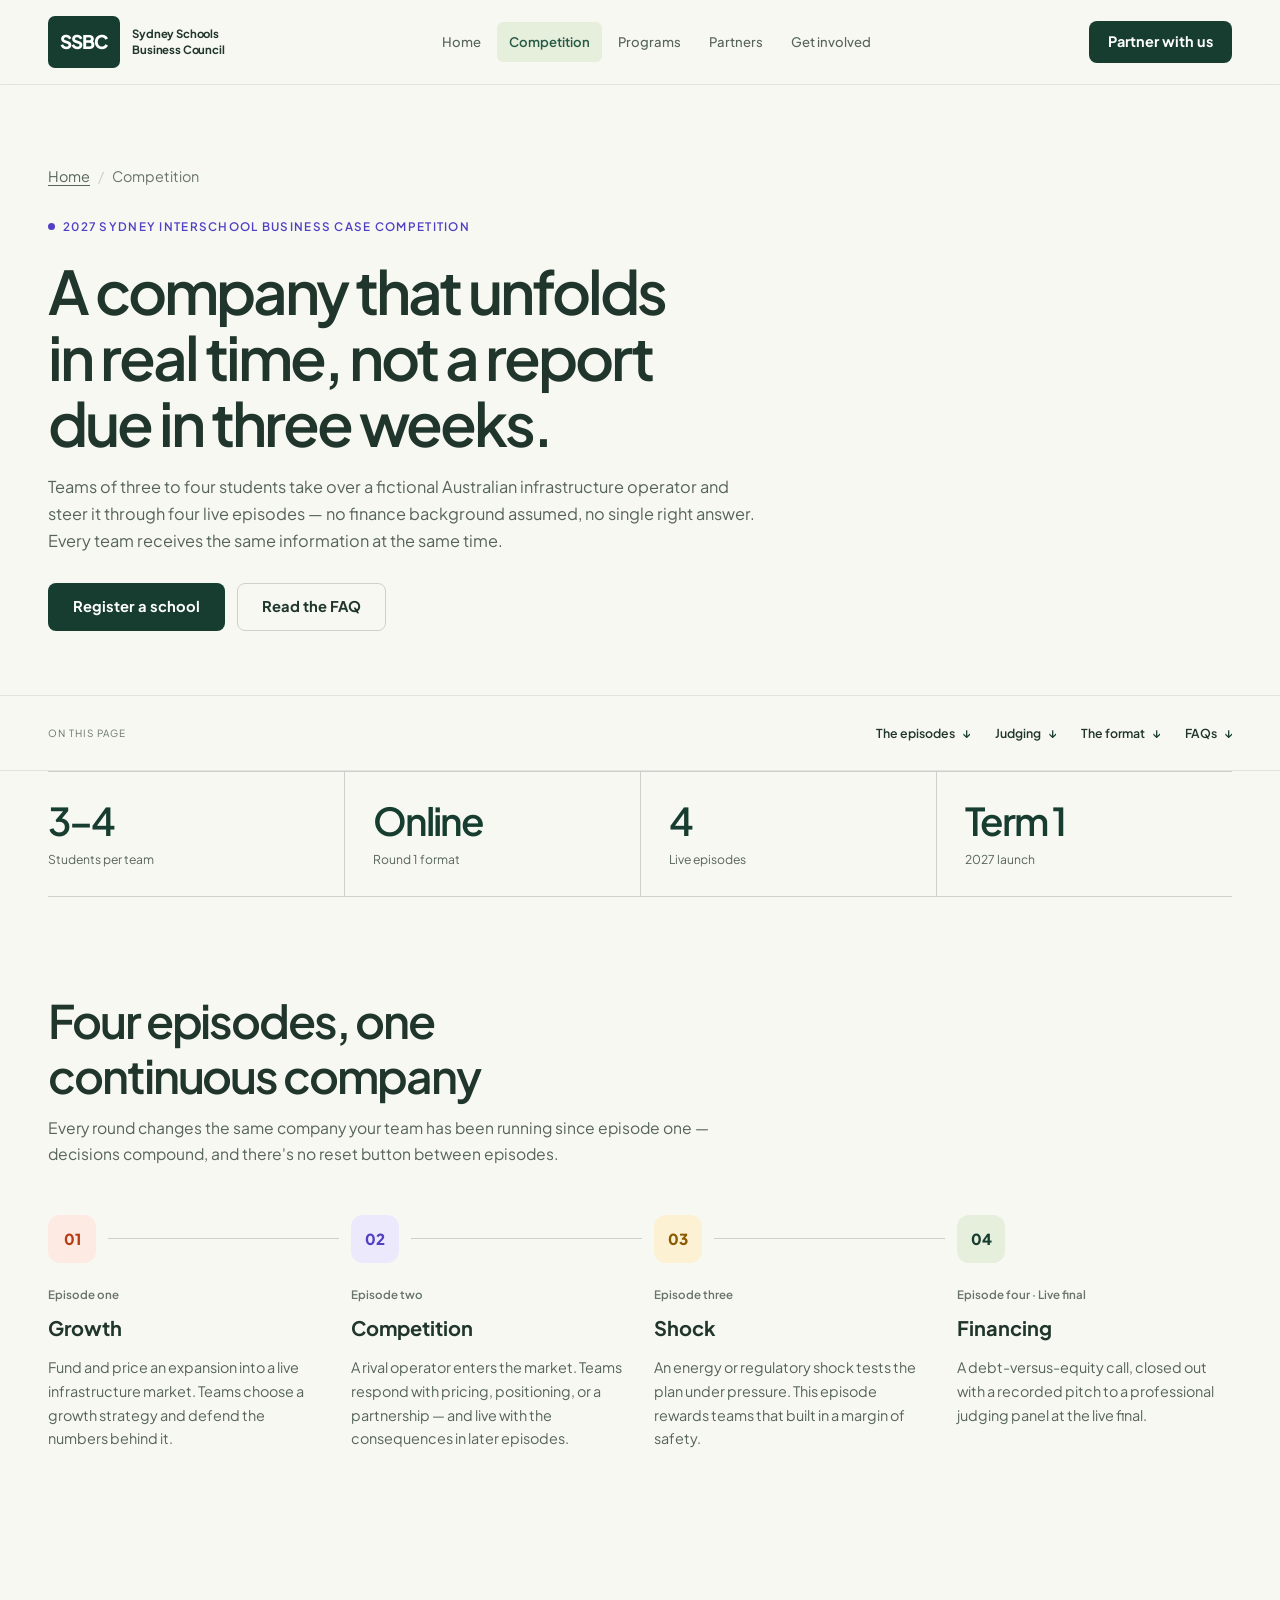
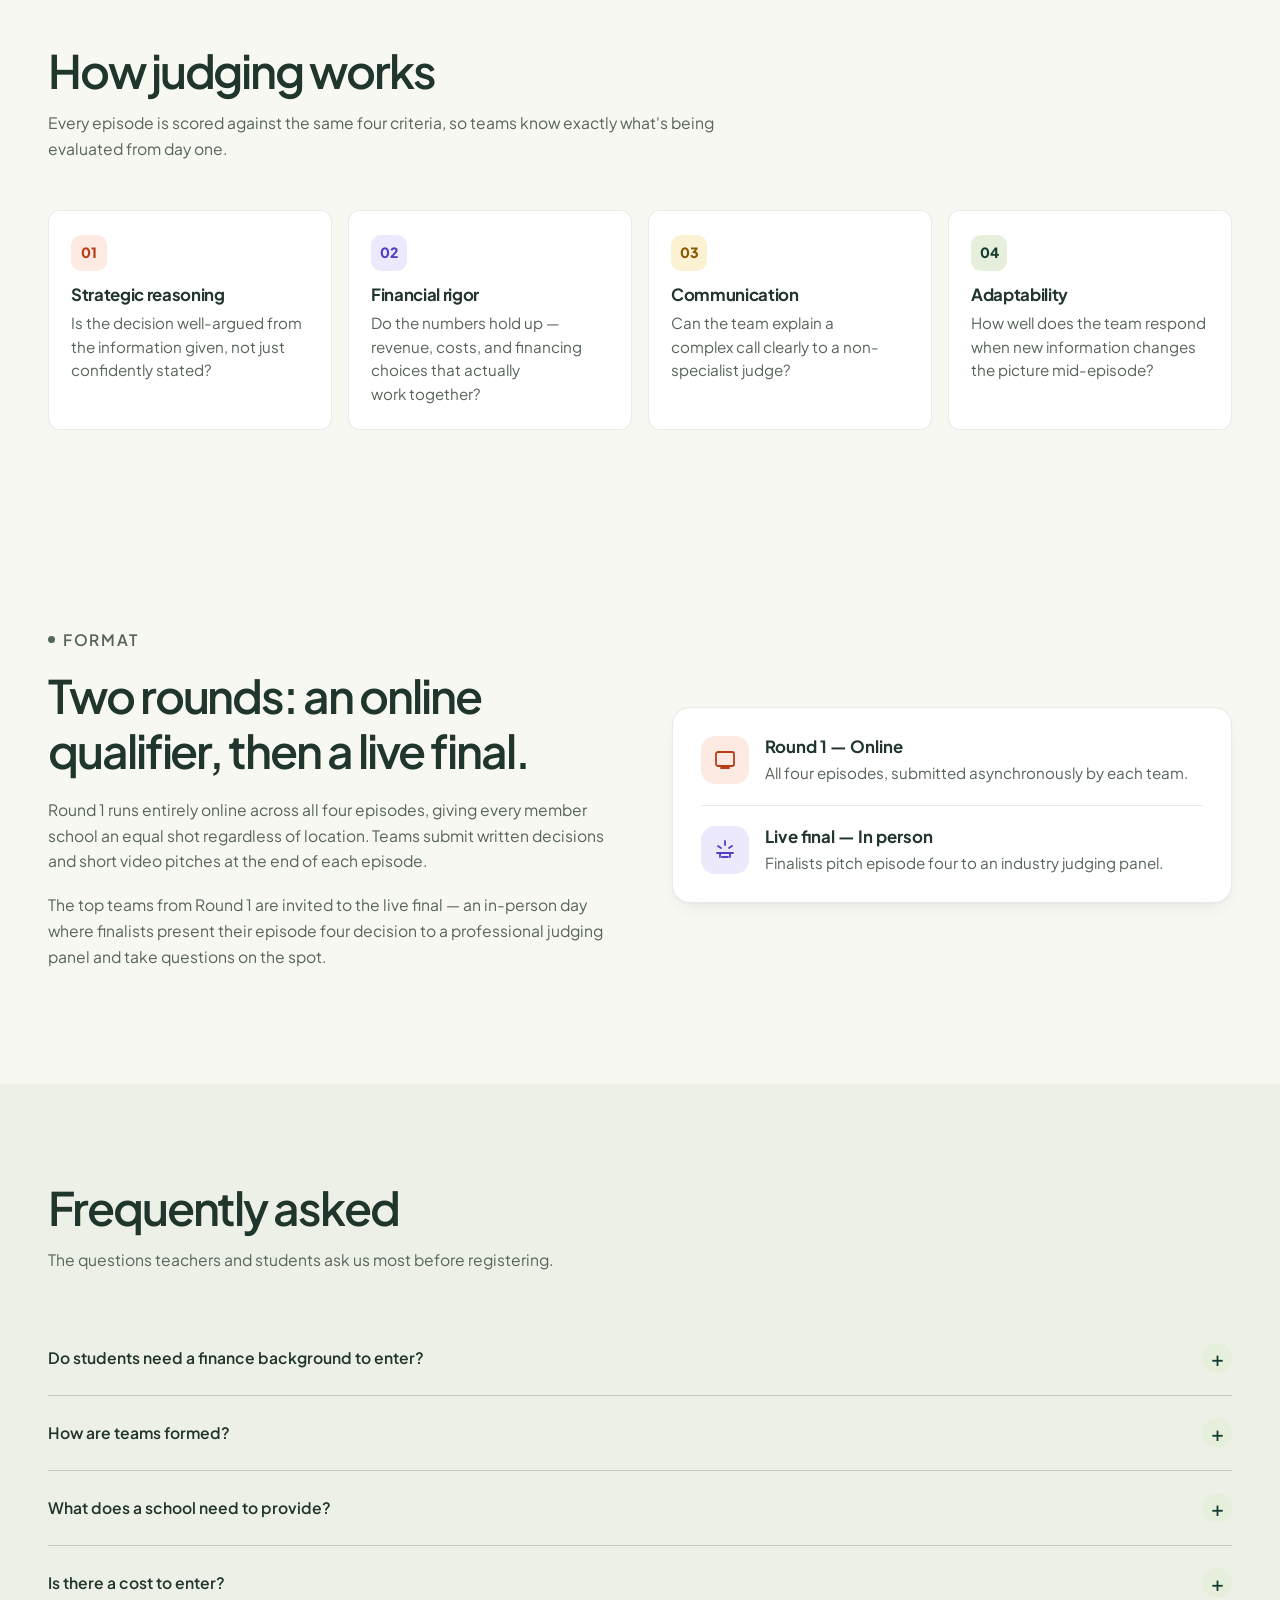
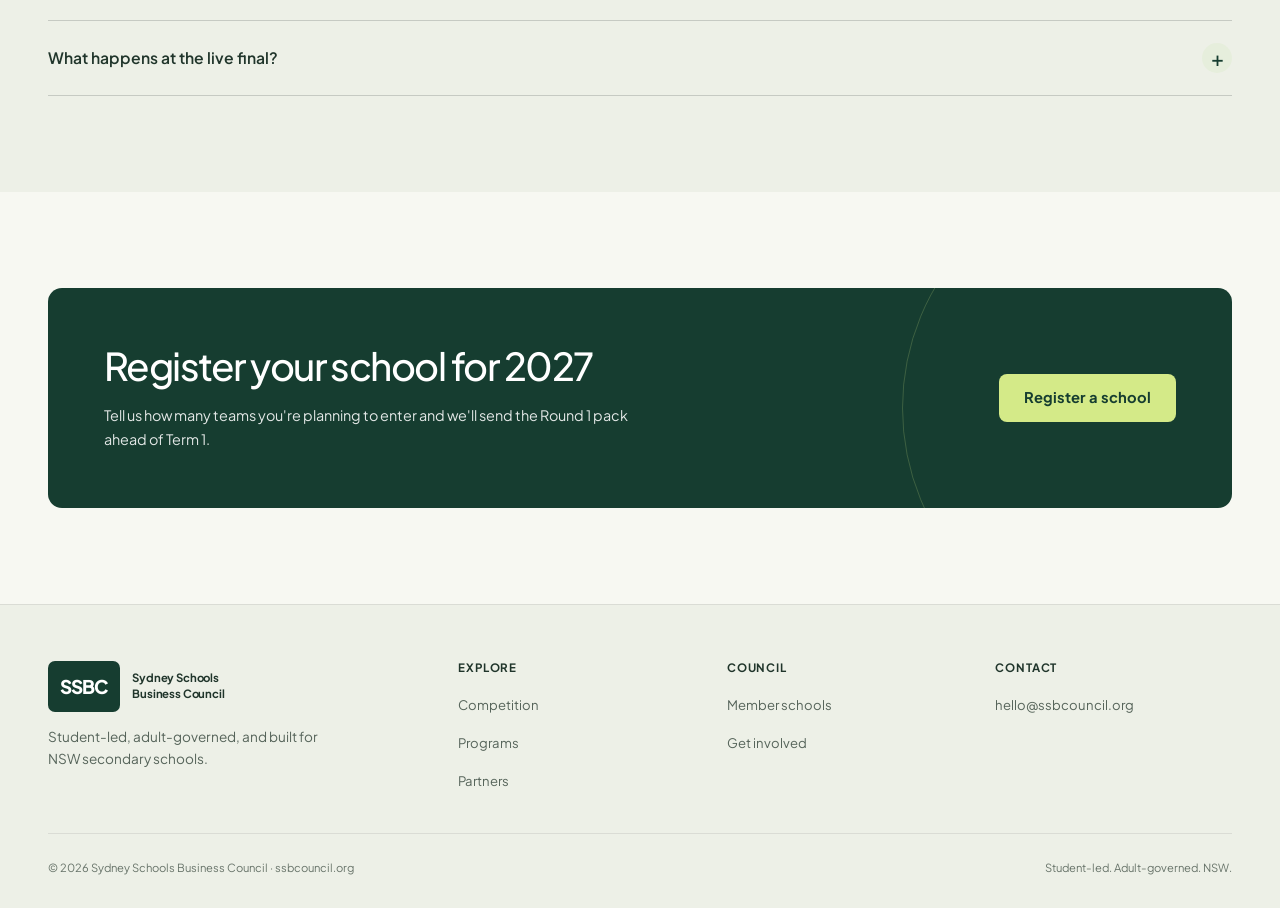
==== commit 9f21e719: "Polish SSBC design and improve visitor navigation" ====
--- a/competition.html
+++ b/competition.html
@@ -1,14 +1,15 @@
 <!DOCTYPE html>
-<html lang="en">
+<html lang="en-AU">
 <head>
 <meta charset="UTF-8">
-<meta name="theme-color" content="#0F766E">
+<meta name="theme-color" content="#163D30">
 <meta name="viewport" content="width=device-width, initial-scale=1, viewport-fit=cover">
 <title>Competition — Sydney Schools Business Council</title>
 <meta name="description" content="The 2027 Sydney Interschool Business Case Competition: format, timeline, judging criteria, and how to register.">
 <link rel="preconnect" href="https://fonts.googleapis.com">
 <link rel="preconnect" href="https://fonts.gstatic.com" crossorigin>
 <link href="https://fonts.googleapis.com/css2?family=Plus+Jakarta+Sans:wght@400;500;600;700;800&display=swap" rel="stylesheet">
+<link rel="icon" href="/assets/favicon.svg" type="image/svg+xml">
 <link rel="stylesheet" href="/assets/styles.css">
 </head>
 <body data-page="competition">
@@ -17,10 +18,10 @@
 
 <header class="site-header">
   <div class="wrap nav-row">
-    <a class="wordmark" href="/" aria-label="SSBC, Sydney Schools Business Council, home"><span class="mark">SSBC</span><span class="full">Sydney Schools Business Council</span></a>
+    <a class="wordmark" href="/" aria-label="SSBC, Sydney Schools Business Council, home"><span class="mark">SSBC</span><span class="full">Sydney Schools<br>Business Council</span></a>
     <nav class="links" id="site-nav" aria-label="Main">
       <a href="/" data-page="home">Home</a>
-      <a href="/competition.html" data-page="competition">Competition</a>
+      <a href="/competition.html" data-page="competition" aria-current="page">Competition</a>
       <a href="/programs.html" data-page="programs">Programs</a>
       <a href="/partners.html" data-page="partners">Partners</a>
       <a href="/get-involved.html" data-page="get-involved">Get involved</a>
@@ -48,6 +49,8 @@
     </div>
   </div>
 </section>
+<nav class="page-index wrap" aria-label="On this page"><span>ON THIS PAGE</span><a href="#episodes">The episodes <span aria-hidden="true">↓</span></a><a href="#judging">Judging <span aria-hidden="true">↓</span></a><a href="#format">The format <span aria-hidden="true">↓</span></a><a href="#faq">FAQs <span aria-hidden="true">↓</span></a></nav>
+
 
 <section class="tight">
   <div class="wrap">
@@ -60,7 +63,7 @@
   </div>
 </section>
 
-<section>
+<section id="episodes">
   <div class="wrap">
     <div class="section-head reveal">
       <h2>Four episodes, one continuous company</h2>
@@ -95,7 +98,7 @@
   </div>
 </section>
 
-<section>
+<section id="judging">
   <div class="wrap">
     <div class="section-head reveal">
       <h2>How judging works</h2>
@@ -110,7 +113,7 @@
   </div>
 </section>
 
-<section>
+<section id="format">
   <div class="wrap feature">
     <div class="reveal">
       <p class="kicker tone-teal">Format</p>
@@ -176,7 +179,7 @@
   <div class="wrap">
     <div class="footer-grid">
       <div>
-        <a class="wordmark" href="/"><span class="mark">SSBC</span><span class="full">Sydney Schools Business Council</span></a>
+        <a class="wordmark" href="/"><span class="mark">SSBC</span><span class="full">Sydney Schools<br>Business Council</span></a>
         <p class="about">Student-led, adult-governed, and built for NSW secondary schools.</p>
       </div>
       <nav aria-label="Explore">
--- a/assets/styles.css
+++ b/assets/styles.css
@@ -1,21 +1,21 @@
 /* ==========================================================================
    SSBC — design tokens
-   One friendly sans family, one brand colour, soft supporting accents.
-   All text/background pairs meet WCAG AA in both themes.
+   A warm editorial system, forest green, and a lime competition accent.
+   Shared components support light and dark system preferences.
    ========================================================================== */
 :root {
-  --ink: #1B1D26;
-  --ink-soft: #4B5063;
-  --ink-faint: #676C80;
-  --paper: #FBFAF7;
+  --ink: #20352B;
+  --ink-soft: #56645A;
+  --ink-faint: #68746A;
+  --paper: #F7F8F2;
   --paper-raised: #FFFFFF;
-  --paper-sunken: #F3F1EC;
+  --paper-sunken: #EDF0E7;
   --line: rgba(27, 29, 38, 0.09);
   --line-strong: rgba(27, 29, 38, 0.18);
 
-  --brand: #0F766E;
-  --brand-strong: #0B5E57;
-  --brand-soft: #E2F3EF;
+  --brand: #163D30;
+  --brand-strong: #245943;
+  --brand-soft: #E6EEDC;
   --on-brand: #FFFFFF;
 
   /* Supporting accents: `-ink` is for text/icons, `-soft` for tinted fills */
@@ -25,14 +25,14 @@
   --teal-ink: var(--brand); --teal-soft: var(--brand-soft);
 
   --radius-sm: 10px;
-  --radius: 16px;
-  --radius-lg: 24px;
+  --radius: 12px;
+  --radius-lg: 18px;
   --radius-pill: 999px;
   --shadow-soft: 0 1px 2px rgba(27, 29, 38, 0.04), 0 8px 24px -12px rgba(27, 29, 38, 0.14);
   --shadow-lift: 0 2px 4px rgba(27, 29, 38, 0.05), 0 18px 36px -16px rgba(27, 29, 38, 0.22);
 
   --font: 'Plus Jakarta Sans', system-ui, -apple-system, 'Segoe UI', Roboto, sans-serif;
-  --header-h: 72px;
+  --header-h: 84px;
 }
 
 @media (prefers-color-scheme: dark) {
@@ -87,7 +87,7 @@
 
 :focus-visible { outline: 3px solid var(--brand); outline-offset: 3px; border-radius: 6px; }
 
-.wrap { max-width: 1120px; margin: 0 auto; padding: 0 clamp(20px, 5vw, 48px); }
+.wrap { max-width: 1280px; margin: 0 auto; padding: 0 clamp(20px, 5vw, 48px); }
 
 .skip-link {
   position: absolute; left: 16px; top: -100px; z-index: 100;
@@ -129,7 +129,7 @@
   font-weight: 800; font-size: 0.82rem; letter-spacing: 0.02em;
   padding: 6px 9px; border-radius: 9px;
 }
-@media (max-width: 1140px) and (min-width: 861px) { .wordmark .full { display: none; } }
+@media (max-width: 1060px) and (min-width: 861px) { .wordmark .full { display: none; } }
 @media (max-width: 420px) { .wordmark .full { display: none; } }
 
 nav.links { display: flex; align-items: center; gap: 4px; font-size: 0.95rem; }
@@ -175,8 +175,8 @@
 /* ---------- Buttons ---------- */
 .btn {
   display: inline-flex; align-items: center; justify-content: center; gap: 8px;
-  min-height: 48px; padding: 12px 24px; border-radius: var(--radius-pill);
-  font: inherit; font-size: 0.97rem; font-weight: 600; line-height: 1.2; text-decoration: none;
+  min-height: 48px; padding: 12px 24px; border-radius: 8px;
+  font: inherit; font-size: 0.92rem; font-weight: 700; line-height: 1.2; text-decoration: none;
   border: 1.5px solid transparent; cursor: pointer;
   transition: background-color .15s ease, border-color .15s ease, color .15s ease, box-shadow .15s ease, transform .15s ease;
 }
@@ -215,7 +215,7 @@
 
 /* ---------- Hero (home) ---------- */
 .hero { padding: clamp(48px, 9vw, 104px) 0 clamp(40px, 6vw, 72px); position: relative; overflow: hidden; }
-.hero::before {
+.hero::before { display: none;
   content: ""; position: absolute; z-index: -1; pointer-events: none;
   width: 720px; height: 720px; right: -220px; top: -260px; border-radius: 50%;
   background: radial-gradient(closest-side, var(--brand-soft), transparent);
@@ -241,7 +241,7 @@
 
 /* ---------- Page hero (subpages) ---------- */
 .page-hero { padding: clamp(40px, 7vw, 80px) 0 clamp(40px, 6vw, 64px); position: relative; overflow: hidden; }
-.page-hero::before {
+.page-hero::before { display: none;
   content: ""; position: absolute; z-index: -1; pointer-events: none;
   width: 600px; height: 600px; right: -200px; top: -300px; border-radius: 50%;
   background: radial-gradient(closest-side, var(--brand-soft), transparent);
@@ -412,7 +412,7 @@
 /* ---------- CTA banner ---------- */
 .cta-banner {
   position: relative; overflow: hidden;
-  border-radius: var(--radius-lg); background: #0B5E57; color: #fff;
+  border-radius: var(--radius-lg); background: #163D30; color: #fff;
   padding: clamp(32px, 5vw, 56px);
   display: flex; justify-content: space-between; align-items: center; gap: 24px 40px; flex-wrap: wrap;
 }
@@ -437,3 +437,163 @@
 .footer-grid a { text-decoration: none; color: var(--ink-soft); font-size: 0.95rem; }
 .footer-grid a:hover { color: var(--brand-strong); text-decoration: underline; text-underline-offset: 3px; }
 .footer-row { display: flex; justify-content: space-between; align-items: center; flex-wrap: wrap; gap: 12px; font-size: 0.88rem; color: var(--ink-faint); padding-top: 24px; border-top: 1px solid var(--line); }
+
+/* ---------- Editorial polish ---------- */
+.wordmark { gap: 12px; }
+.wordmark .mark { font-size: 1.18rem; letter-spacing: -.05em; padding: 10px 12px; border-radius: 7px; }
+.wordmark .full { font-size: .71rem; line-height: 1.45; letter-spacing: -.015em; }
+nav.links { font-size: .82rem; }
+nav.links a { padding: 9px 12px; border-radius: 6px; }
+.hero { padding: clamp(48px, 6vw, 84px) 0 62px; }
+.hero-grid { grid-template-columns: 1.25fr 1fr; gap: clamp(32px, 5vw, 72px); }
+.hero-copy { min-width: 0; }
+.kicker { border-radius: 0; background: transparent; padding: 0; font-size: .73rem; text-transform: uppercase; letter-spacing: .11em; margin-bottom: 24px; }
+h1.headline { max-width: none; font-size: clamp(2.8rem, 5.2vw, 4.65rem); line-height: 1.06; letter-spacing: -.06em; margin-bottom: 26px; }
+h1.headline em { color: var(--brand); }
+.hero-sub { font-size: 1.04rem; line-height: 1.75; max-width: 43ch; margin-bottom: 28px; }
+.hero-footnote { color: var(--ink-faint); font-size: .72rem; line-height: 1.65; margin: 23px 0 0; }
+.hero-footnote > span { margin-right: 6px; color: var(--brand); }
+.competition-cover { display: block; min-width: 0; text-decoration: none; border-radius: 16px; overflow: hidden; background: #163D30; color: #F4F7E9; box-shadow: 0 16px 40px -24px #163D3066; transition: transform .25s ease, box-shadow .25s ease; }
+.competition-cover:hover { transform: translateY(-4px); box-shadow: 0 20px 50px -22px #163D3066; }
+.competition-cover:focus-visible { outline-offset: 6px; }
+.cover-top { display: flex; align-items: center; justify-content: space-between; gap: 12px; padding: 18px 28px; border-bottom: 1px solid #ffffff26; font-size: .63rem; font-weight: 700; letter-spacing: .13em; }
+.cover-arrow { font-size: 1.4rem; line-height: 1; }
+.cover-body { position: relative; overflow: hidden; padding: 28px 32px 0; }
+.cover-edition { color: #D4EA88; font-size: .8rem; font-weight: 600; margin: 0 0 12px; letter-spacing: .09em; }
+.cover-body h2 { position: relative; z-index: 1; color: #F4F7E9; font-size: clamp(2rem, 3.3vw, 3rem); line-height: 1.12; letter-spacing: -.045em; font-weight: 500; margin: 0 0 14px; }
+.cover-body > p:not(.cover-edition) { font-size: .82rem; color: #C5D5C8; line-height: 1.6; margin: 0; }
+.cover-art { width: calc(100% + 64px); max-width: none; margin: -8px -32px 0; height: auto; }
+.cover-bottom { display: flex; align-items: center; gap: 28px; padding: 20px 28px; background: #D4EA88; color: #163D30; }
+.cover-bottom > div { display: grid; gap: 4px; }
+.cover-bottom span:not(.cover-seal) { font-size: .58rem; letter-spacing: .09em; font-weight: 700; }
+.cover-bottom strong { font-size: .84rem; font-weight: 700; }
+.cover-seal { margin-left: auto; font-weight: 800; font-size: .78rem; line-height: 1.2; text-align: right; }
+.stats-strip { gap: 0; border-block: 1px solid var(--line-strong); }
+.stat { background: transparent; border: 0; border-radius: 0; padding: 28px 28px; }
+.stat:first-child { padding-left: 0; }
+.stat + .stat { border-left: 1px solid var(--line-strong); }
+.stat .num { font-size: clamp(1.8rem, 3vw, 2.6rem); font-weight: 600; letter-spacing: -.05em; }
+.stat .label { font-size: .76rem; margin-top: 8px; }
+.section-label { font-size: .68rem !important; color: var(--brand-strong) !important; font-weight: 700; letter-spacing: .12em; margin: 0 0 18px !important; }
+.section-head { max-width: 760px; }
+.section-head h2, .feature h2 { font-weight: 600; font-size: clamp(1.9rem, 3.6vw, 2.9rem); letter-spacing: -.045em; }
+.section-head p { font-size: .98rem; max-width: 65ch; }
+.programs { gap: 16px; }
+.program { position: relative; padding: 30px; gap: 14px; border-radius: 12px; box-shadow: none; }
+body[data-page="home"] .program { min-height: 345px; background: var(--accent-soft); border-color: transparent; }
+body[data-page="home"] .program .icon-circle { background: var(--paper-raised); margin-bottom: 16px; }
+.program .tag { text-transform: uppercase; letter-spacing: .1em; font-size: .65rem; }
+.program h3 { font-size: 1.35rem; letter-spacing: -.03em; }
+.program p { font-size: .9rem; line-height: 1.7; }
+.program .more { border-top: 1px solid var(--line-strong); padding-top: 20px; margin-top: 16px; font-size: .82rem; justify-content: space-between; }
+.competition-feature .diagram-box { background: transparent; padding: 0; border: 0; box-shadow: none; }
+.competition-feature .episode-list li { padding: 23px 0; }
+.competition-feature .episode-list .n { background: transparent; font-size: 1.25rem; font-weight: 500; border: 1px solid var(--line-strong); border-radius: 50%; }
+.feature p { font-size: .98rem; }
+.partner-row { gap: 16px; }
+.partner-name { min-width: 220px; padding: 23px 26px; font-size: 1.2rem; border-radius: 6px; }
+.partner-name::before { width: 8px; height: 24px; border-radius: 1px; }
+.partner-note { font-size: .9rem; }
+.cta-banner { border-radius: 14px; padding: clamp(28px, 5vw, 56px); }
+.cta-banner::before { background: none; border: 1px solid #D4EA8833; top: -120px; right: -150px; }
+.banner-label { color: #D4EA88 !important; font-size: .65rem; letter-spacing: .12em; font-weight: 700; margin-bottom: 18px !important; }
+.cta-banner h2 { font-weight: 500; font-size: clamp(1.8rem, 3vw, 2.7rem); line-height: 1.15; letter-spacing: -.04em; margin-bottom: 16px; }
+.cta-banner p { font-size: .9rem; }
+.cta-banner .btn-primary { background: #D4EA88; color: #163D30; }
+.cta-banner .btn-primary:hover { background: #E5F2B8; }
+.page-hero { border-bottom: 1px solid var(--line); }
+.page-hero h1 { font-weight: 600; font-size: clamp(2.3rem, 4.7vw, 3.8rem); letter-spacing: -.05em; max-width: 20ch; }
+.page-hero .lede { font-size: 1.02rem; }
+.page-index { display: flex; align-items: center; flex-wrap: wrap; gap: 10px 25px; padding-top: 20px; padding-bottom: 20px; border-bottom: 1px solid var(--line); }
+.page-index > span { font-size: .62rem; color: var(--ink-faint); letter-spacing: .1em; margin-right: auto; }
+.page-index a { font-size: .77rem; text-decoration: none; font-weight: 600; padding-block: 7px; }
+.page-index a > span { color: var(--brand); padding-left: 5px; }
+.page-index a:hover { color: var(--brand-strong); text-decoration: underline; text-underline-offset: 4px; }
+[id] { scroll-margin-top: calc(var(--header-h) + 24px); }
+html { scroll-padding-top: 0; }
+.timeline { max-width: none; display: grid; grid-template-columns: repeat(4, 1fr); gap: 28px; }
+.timeline li { padding: 68px 0 0; }
+.timeline li:not(:last-child)::before { left: 60px; top: 23px; right: -16px; bottom: auto; width: auto; height: 1px; }
+.timeline .dot { border-radius: 12px; }
+.timeline .ttl { font-size: 1.25rem; margin: 7px 0 12px; }
+.timeline .desc { font-size: .9rem; }
+.timeline .when { font-size: .72rem; }
+.faq { max-width: none; gap: 0; }
+.faq details { border: 0; border-bottom: 1px solid var(--line-strong); background: transparent; border-radius: 0; }
+.faq summary { padding: 22px 0; font-size: .98rem; }
+.faq .a { padding: 0 42px 24px 0; font-size: .94rem; max-width: 80ch; }
+.involve-card { scroll-margin-top: calc(var(--header-h) + 24px); }
+.footer-grid > :first-child .full { display: block; }
+.footer-grid .wordmark { color: var(--ink); }
+.footer-grid .wordmark:hover { text-decoration: none; }
+.footer-grid .about { font-size: .85rem; max-width: 28ch; }
+.footer-grid ul a { font-size: .82rem; overflow-wrap: anywhere; }
+.footer-grid h2 { font-size: .72rem; text-transform: uppercase; letter-spacing: .07em; }
+.footer-row { font-size: .7rem; }
+@media (max-width: 1060px) { .hero-grid { gap: 32px; } .cover-bottom { gap: 20px; } }
+@media (max-width: 860px) {
+  .hero-grid { grid-template-columns: 1fr; gap: 40px; }
+  .hero-copy { max-width: 640px; }
+  h1.headline { font-size: clamp(2.8rem, 8vw, 4.65rem); }
+  .competition-cover { width: 100%; max-width: 580px; }
+  .cover-body h2 { font-size: clamp(2.4rem, 6vw, 3.4rem); }
+  .cover-art { max-height: 210px; }
+  nav.links a { padding: 16px; font-size: 1.1rem; }
+  .timeline { grid-template-columns: repeat(2, 1fr); gap: 36px; }
+  .timeline li:nth-child(2)::before { display: none; }
+}
+@media (max-width: 760px) {
+  .stat { padding: 22px 20px; }
+  .stat:nth-child(3) { padding-left: 0; border-left: 0; }
+  .stat:nth-child(n+3) { border-top: 1px solid var(--line-strong); }
+  .page-index { gap: 5px 20px; }
+  .page-index > span { flex-basis: 100%; margin-bottom: 4px; }
+}
+@media (max-width: 540px) {
+  :root { --header-h: 72px; }
+  .hero { padding: 40px 0; }
+  .hero-sub { font-size: .98rem; }
+  .cta-row { gap: 10px; }
+  .hero .cta-row .btn { width: 100%; }
+  .cover-top { padding: 16px 22px; font-size: .56rem; }
+  .cover-body { padding-inline: 24px; }
+  .cover-art { width: calc(100% + 48px); margin-inline: -24px; }
+  .cover-bottom { padding: 20px 22px; gap: 16px; }
+  .cover-bottom strong { font-size: .75rem; }
+  .program { min-height: auto !important; padding: 26px; }
+  .timeline { display: block; }
+  .timeline li { padding: 0 0 32px 66px; }
+  .timeline li:not(:last-child)::before { display: block; left: 23px; top: 54px; bottom: 10px; width: 1px; height: auto; right: auto; }
+  .partner-name { width: 100%; }
+  .footer-grid { gap: 30px 20px; }
+  .footer-grid > :last-child { grid-column: 1 / -1; }
+}
+/* Navigation remains usable when JavaScript is unavailable. */
+@media (max-width: 860px) {
+  html:not(.js) .nav-row { flex-wrap: wrap; padding-top: 16px; padding-bottom: 16px; }
+  html:not(.js) nav.links { position: static; visibility: visible; opacity: 1; transform: none; padding: 0; width: 100%; flex-direction: row; flex-wrap: wrap; }
+  html:not(.js) nav.links a { font-size: .8rem; padding: 10px; }
+  html:not(.js) nav.links .drawer-cta { display: none; }
+  html:not(.js) .menu-toggle { display: none; }
+}
+
+/* ---------- Enquiry builder ---------- */
+[hidden] { display: none !important; }
+.contact-layout { display: grid; grid-template-columns: .8fr 1.2fr; gap: 32px; align-items: start; }
+.contact-layout .ledger-row { flex-wrap: wrap; gap: 4px 16px; }
+.contact-layout .ledger-row .value { overflow-wrap: anywhere; }
+.enquiry-form { background: var(--paper-raised); border: 1px solid var(--line); border-radius: 14px; padding: clamp(22px, 3vw, 34px); }
+.enquiry-form h2 { font-size: 1.6rem; font-weight: 600; margin: 0 0 10px; letter-spacing: -.04em; }
+.enquiry-form > p { font-size: .9rem; color: var(--ink-soft); margin: 0 0 24px; }
+.enquiry-form label { display: block; font-size: .77rem; font-weight: 600; margin: 0 0 8px; }
+.enquiry-form input, .enquiry-form select, .enquiry-form textarea { width: 100%; min-width: 0; font: inherit; font-size: 1rem; color: var(--ink); background: var(--paper); border: 1px solid var(--line-strong); border-radius: 6px; padding: 12px; margin: 0 0 20px; }
+.enquiry-form textarea { resize: vertical; }
+.enquiry-form textarea::placeholder { color: var(--ink-faint); opacity: 1; }
+.form-row { display: grid; grid-template-columns: 1fr 1fr; gap: 18px; }
+.form-row > div { min-width: 0; }
+.enquiry-form .form-note { font-size: .72rem; margin: 14px 0 0; }
+.enquiry-result { margin-top: 24px; padding-top: 20px; border-top: 1px solid var(--line-strong); }
+.enquiry-result p, .enquiry-result a { font-size: .85rem; }
+.enquiry-result label { margin-top: 20px; }
+@media (max-width: 900px) { .contact-layout { grid-template-columns: 1fr; } }
+@media (max-width: 540px) { .form-row { grid-template-columns: 1fr; gap: 0; } }
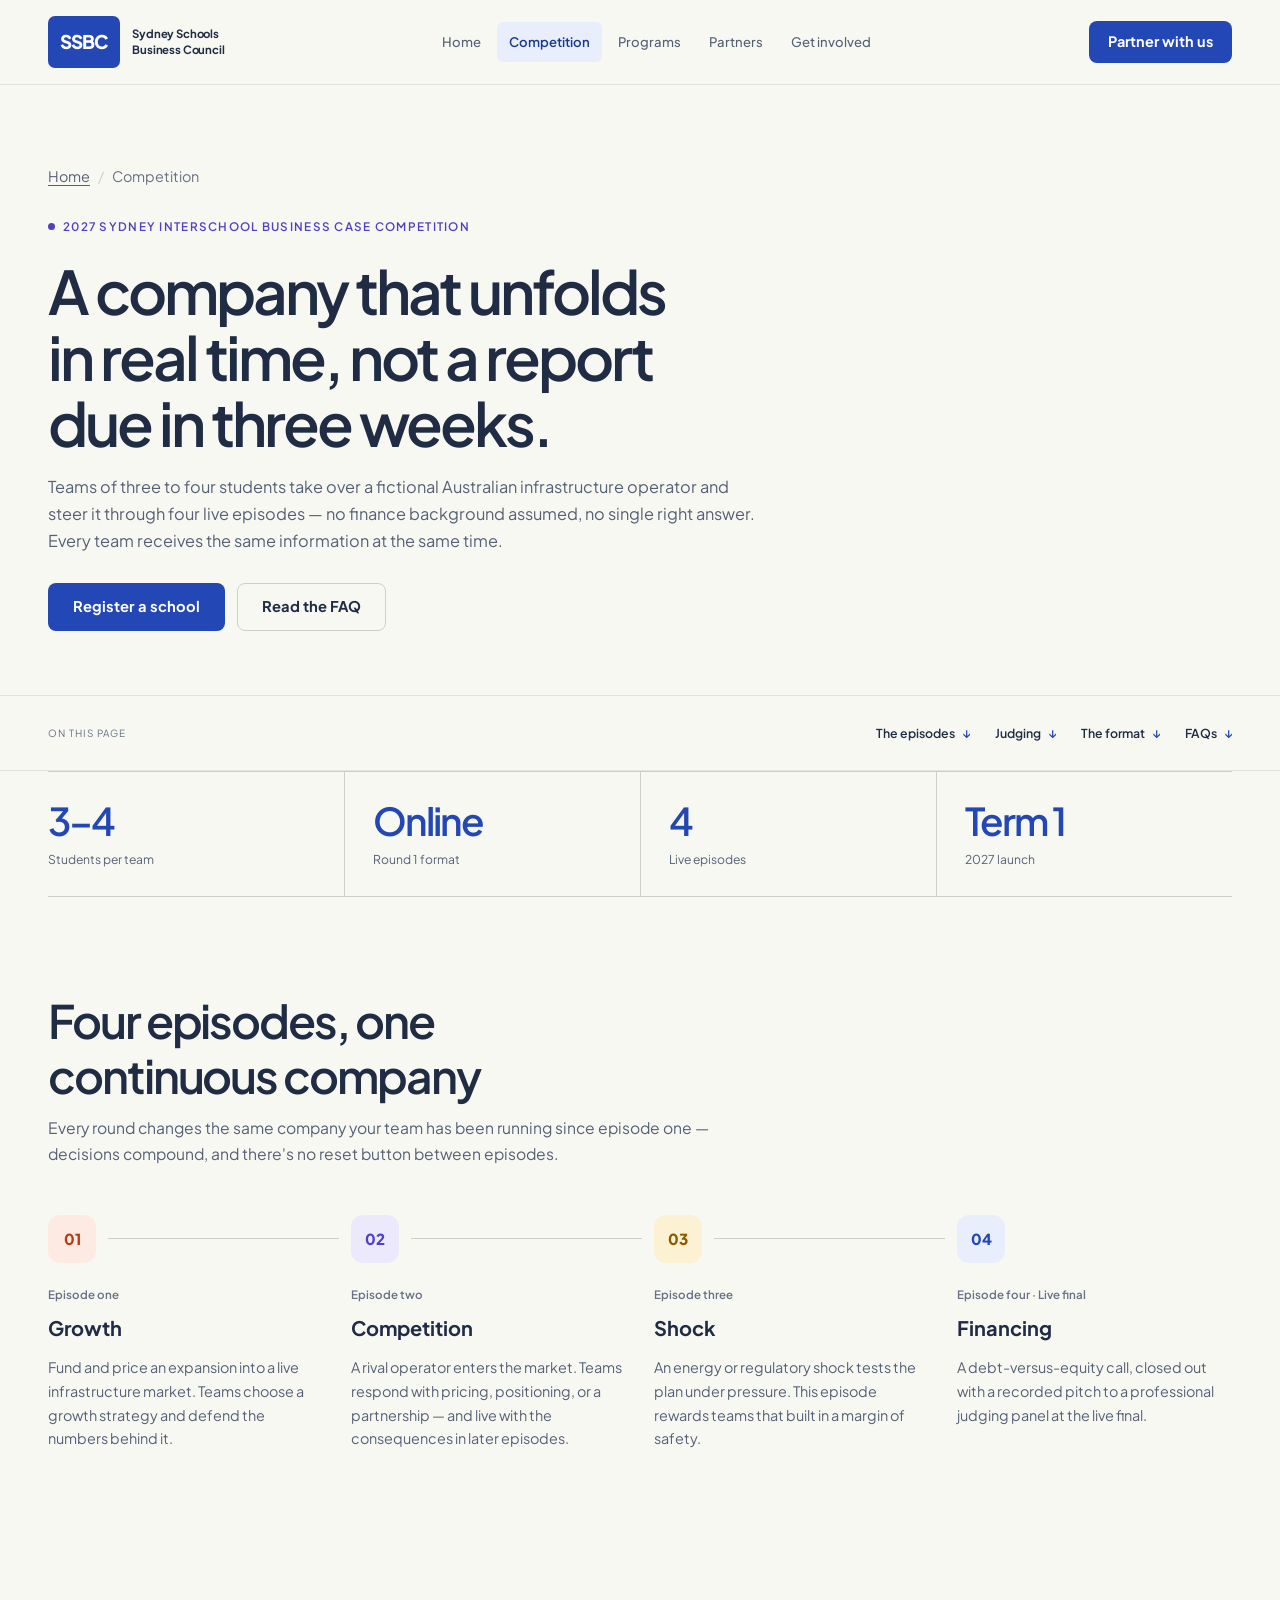
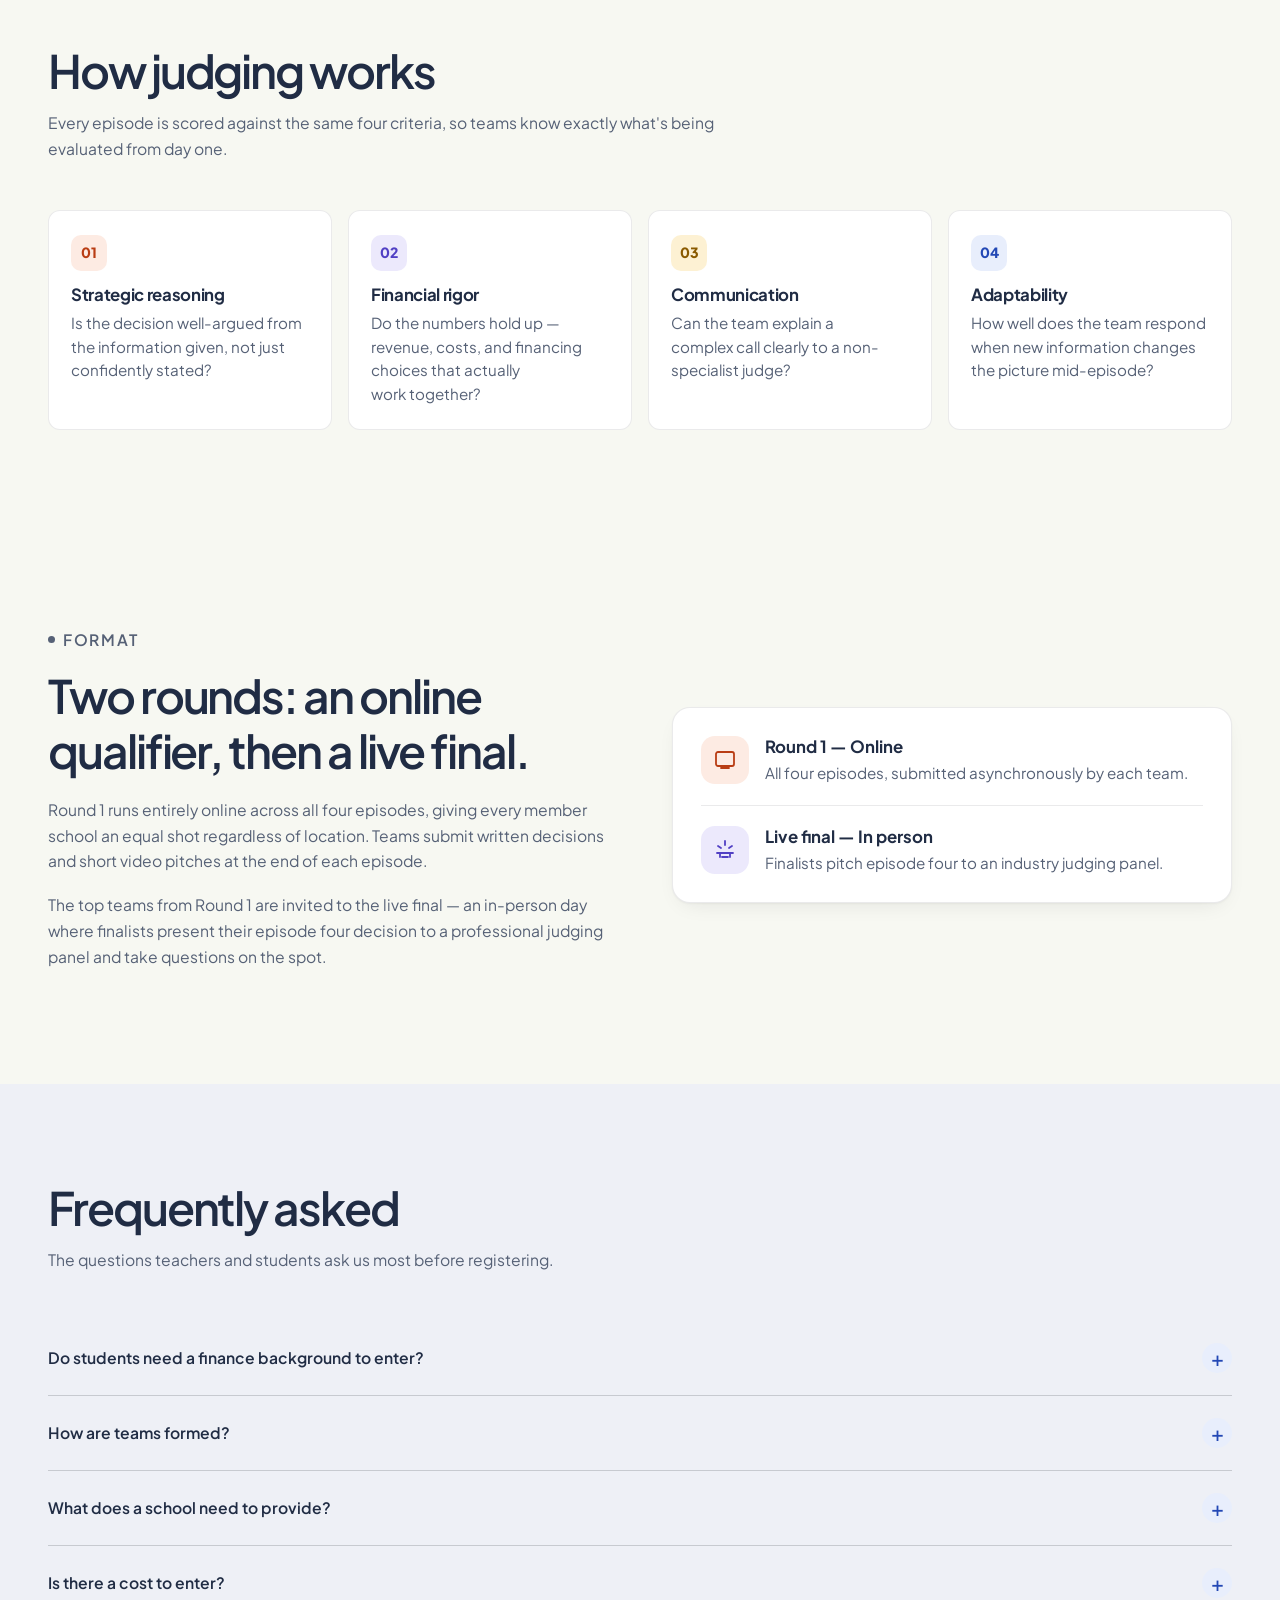
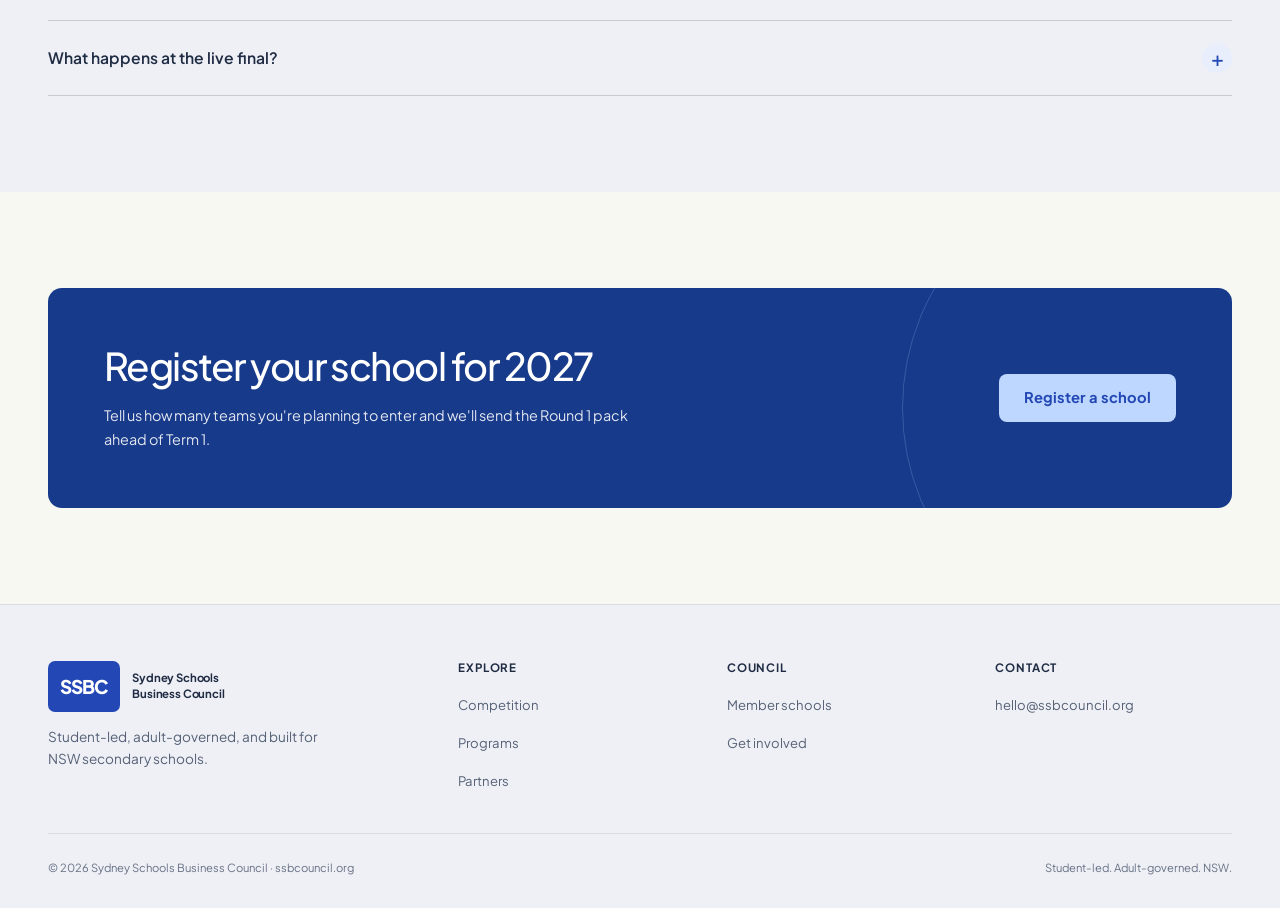
==== commit 3023e602: "Use blue as the SSBC brand colour" ====
--- a/competition.html
+++ b/competition.html
@@ -2,7 +2,7 @@
 <html lang="en-AU">
 <head>
 <meta charset="UTF-8">
-<meta name="theme-color" content="#163D30">
+<meta name="theme-color" content="#2348B5">
 <meta name="viewport" content="width=device-width, initial-scale=1, viewport-fit=cover">
 <title>Competition — Sydney Schools Business Council</title>
 <meta name="description" content="The 2027 Sydney Interschool Business Case Competition: format, timeline, judging criteria, and how to register.">
--- a/assets/styles.css
+++ b/assets/styles.css
@@ -1,21 +1,21 @@
 /* ==========================================================================
    SSBC — design tokens
-   A warm editorial system, forest green, and a lime competition accent.
+   A warm editorial system, royal blue, and an ice-blue competition accent.
    Shared components support light and dark system preferences.
    ========================================================================== */
 :root {
-  --ink: #20352B;
-  --ink-soft: #56645A;
-  --ink-faint: #68746A;
+  --ink: #202C44;
+  --ink-soft: #566176;
+  --ink-faint: #687184;
   --paper: #F7F8F2;
   --paper-raised: #FFFFFF;
-  --paper-sunken: #EDF0E7;
+  --paper-sunken: #EEF0F6;
   --line: rgba(27, 29, 38, 0.09);
   --line-strong: rgba(27, 29, 38, 0.18);
 
-  --brand: #163D30;
-  --brand-strong: #245943;
-  --brand-soft: #E6EEDC;
+  --brand: #2348B5;
+  --brand-strong: #19398F;
+  --brand-soft: #E8EEFC;
   --on-brand: #FFFFFF;
 
   /* Supporting accents: `-ink` is for text/icons, `-soft` for tinted fills */
@@ -40,7 +40,7 @@
     --ink: #F2F1EC; --ink-soft: #C3C4CC; --ink-faint: #9FA1AD;
     --paper: #111317; --paper-raised: #1A1D22; --paper-sunken: #15181C;
     --line: rgba(255, 255, 255, 0.09); --line-strong: rgba(255, 255, 255, 0.2);
-    --brand: #5EEAD4; --brand-strong: #99F6E4; --brand-soft: rgba(94, 234, 212, 0.12); --on-brand: #06302B;
+    --brand: #8AB4FF; --brand-strong: #B9D2FF; --brand-soft: rgba(138, 180, 255, 0.14); --on-brand: #10254D;
     --coral-ink: #FFA98A; --coral-soft: rgba(255, 140, 100, 0.14);
     --violet-ink: #B9AFFF; --violet-soft: rgba(156, 140, 255, 0.15);
     --amber-ink: #FFD27A; --amber-soft: rgba(255, 200, 90, 0.14);
@@ -52,7 +52,7 @@
   --ink: #F2F1EC; --ink-soft: #C3C4CC; --ink-faint: #9FA1AD;
   --paper: #111317; --paper-raised: #1A1D22; --paper-sunken: #15181C;
   --line: rgba(255, 255, 255, 0.09); --line-strong: rgba(255, 255, 255, 0.2);
-  --brand: #5EEAD4; --brand-strong: #99F6E4; --brand-soft: rgba(94, 234, 212, 0.12); --on-brand: #06302B;
+  --brand: #8AB4FF; --brand-strong: #B9D2FF; --brand-soft: rgba(138, 180, 255, 0.14); --on-brand: #10254D;
   --coral-ink: #FFA98A; --coral-soft: rgba(255, 140, 100, 0.14);
   --violet-ink: #B9AFFF; --violet-soft: rgba(156, 140, 255, 0.15);
   --amber-ink: #FFD27A; --amber-soft: rgba(255, 200, 90, 0.14);
@@ -412,7 +412,7 @@
 /* ---------- CTA banner ---------- */
 .cta-banner {
   position: relative; overflow: hidden;
-  border-radius: var(--radius-lg); background: #163D30; color: #fff;
+  border-radius: var(--radius-lg); background: #173A8A; color: #fff;
   padding: clamp(32px, 5vw, 56px);
   display: flex; justify-content: space-between; align-items: center; gap: 24px 40px; flex-wrap: wrap;
 }
@@ -423,8 +423,8 @@
 .cta-banner > * { position: relative; }
 .cta-banner h2 { color: #fff; font-weight: 800; font-size: clamp(1.5rem, 2.8vw, 2rem); margin: 0 0 8px; }
 .cta-banner p { margin: 0; color: rgba(255, 255, 255, 0.88); max-width: 48ch; }
-.cta-banner .btn-primary { background: #fff; color: #0B3D39; }
-.cta-banner .btn-primary:hover { background: #E2F3EF; box-shadow: none; }
+.cta-banner .btn-primary { background: #fff; color: #173A8A; }
+.cta-banner .btn-primary:hover { background: #E8EEFC; box-shadow: none; }
 .cta-banner :focus-visible { outline-color: #fff; }
 
 /* ---------- Footer ---------- */
@@ -453,17 +453,17 @@
 .hero-sub { font-size: 1.04rem; line-height: 1.75; max-width: 43ch; margin-bottom: 28px; }
 .hero-footnote { color: var(--ink-faint); font-size: .72rem; line-height: 1.65; margin: 23px 0 0; }
 .hero-footnote > span { margin-right: 6px; color: var(--brand); }
-.competition-cover { display: block; min-width: 0; text-decoration: none; border-radius: 16px; overflow: hidden; background: #163D30; color: #F4F7E9; box-shadow: 0 16px 40px -24px #163D3066; transition: transform .25s ease, box-shadow .25s ease; }
-.competition-cover:hover { transform: translateY(-4px); box-shadow: 0 20px 50px -22px #163D3066; }
+.competition-cover { display: block; min-width: 0; text-decoration: none; border-radius: 16px; overflow: hidden; background: #173A8A; color: #F5F7FF; box-shadow: 0 16px 40px -24px #173A8A66; transition: transform .25s ease, box-shadow .25s ease; }
+.competition-cover:hover { transform: translateY(-4px); box-shadow: 0 20px 50px -22px #173A8A66; }
 .competition-cover:focus-visible { outline-offset: 6px; }
 .cover-top { display: flex; align-items: center; justify-content: space-between; gap: 12px; padding: 18px 28px; border-bottom: 1px solid #ffffff26; font-size: .63rem; font-weight: 700; letter-spacing: .13em; }
 .cover-arrow { font-size: 1.4rem; line-height: 1; }
 .cover-body { position: relative; overflow: hidden; padding: 28px 32px 0; }
-.cover-edition { color: #D4EA88; font-size: .8rem; font-weight: 600; margin: 0 0 12px; letter-spacing: .09em; }
-.cover-body h2 { position: relative; z-index: 1; color: #F4F7E9; font-size: clamp(2rem, 3.3vw, 3rem); line-height: 1.12; letter-spacing: -.045em; font-weight: 500; margin: 0 0 14px; }
-.cover-body > p:not(.cover-edition) { font-size: .82rem; color: #C5D5C8; line-height: 1.6; margin: 0; }
+.cover-edition { color: #BED7FF; font-size: .8rem; font-weight: 600; margin: 0 0 12px; letter-spacing: .09em; }
+.cover-body h2 { position: relative; z-index: 1; color: #F5F7FF; font-size: clamp(2rem, 3.3vw, 3rem); line-height: 1.12; letter-spacing: -.045em; font-weight: 500; margin: 0 0 14px; }
+.cover-body > p:not(.cover-edition) { font-size: .82rem; color: #D3DFFA; line-height: 1.6; margin: 0; }
 .cover-art { width: calc(100% + 64px); max-width: none; margin: -8px -32px 0; height: auto; }
-.cover-bottom { display: flex; align-items: center; gap: 28px; padding: 20px 28px; background: #D4EA88; color: #163D30; }
+.cover-bottom { display: flex; align-items: center; gap: 28px; padding: 20px 28px; background: #BED7FF; color: #2348B5; }
 .cover-bottom > div { display: grid; gap: 4px; }
 .cover-bottom span:not(.cover-seal) { font-size: .58rem; letter-spacing: .09em; font-weight: 700; }
 .cover-bottom strong { font-size: .84rem; font-weight: 700; }
@@ -495,12 +495,12 @@
 .partner-name::before { width: 8px; height: 24px; border-radius: 1px; }
 .partner-note { font-size: .9rem; }
 .cta-banner { border-radius: 14px; padding: clamp(28px, 5vw, 56px); }
-.cta-banner::before { background: none; border: 1px solid #D4EA8833; top: -120px; right: -150px; }
-.banner-label { color: #D4EA88 !important; font-size: .65rem; letter-spacing: .12em; font-weight: 700; margin-bottom: 18px !important; }
+.cta-banner::before { background: none; border: 1px solid #BED7FF33; top: -120px; right: -150px; }
+.banner-label { color: #BED7FF !important; font-size: .65rem; letter-spacing: .12em; font-weight: 700; margin-bottom: 18px !important; }
 .cta-banner h2 { font-weight: 500; font-size: clamp(1.8rem, 3vw, 2.7rem); line-height: 1.15; letter-spacing: -.04em; margin-bottom: 16px; }
 .cta-banner p { font-size: .9rem; }
-.cta-banner .btn-primary { background: #D4EA88; color: #163D30; }
-.cta-banner .btn-primary:hover { background: #E5F2B8; }
+.cta-banner .btn-primary { background: #BED7FF; color: #2348B5; }
+.cta-banner .btn-primary:hover { background: #DCE9FF; }
 .page-hero { border-bottom: 1px solid var(--line); }
 .page-hero h1 { font-weight: 600; font-size: clamp(2.3rem, 4.7vw, 3.8rem); letter-spacing: -.05em; max-width: 20ch; }
 .page-hero .lede { font-size: 1.02rem; }
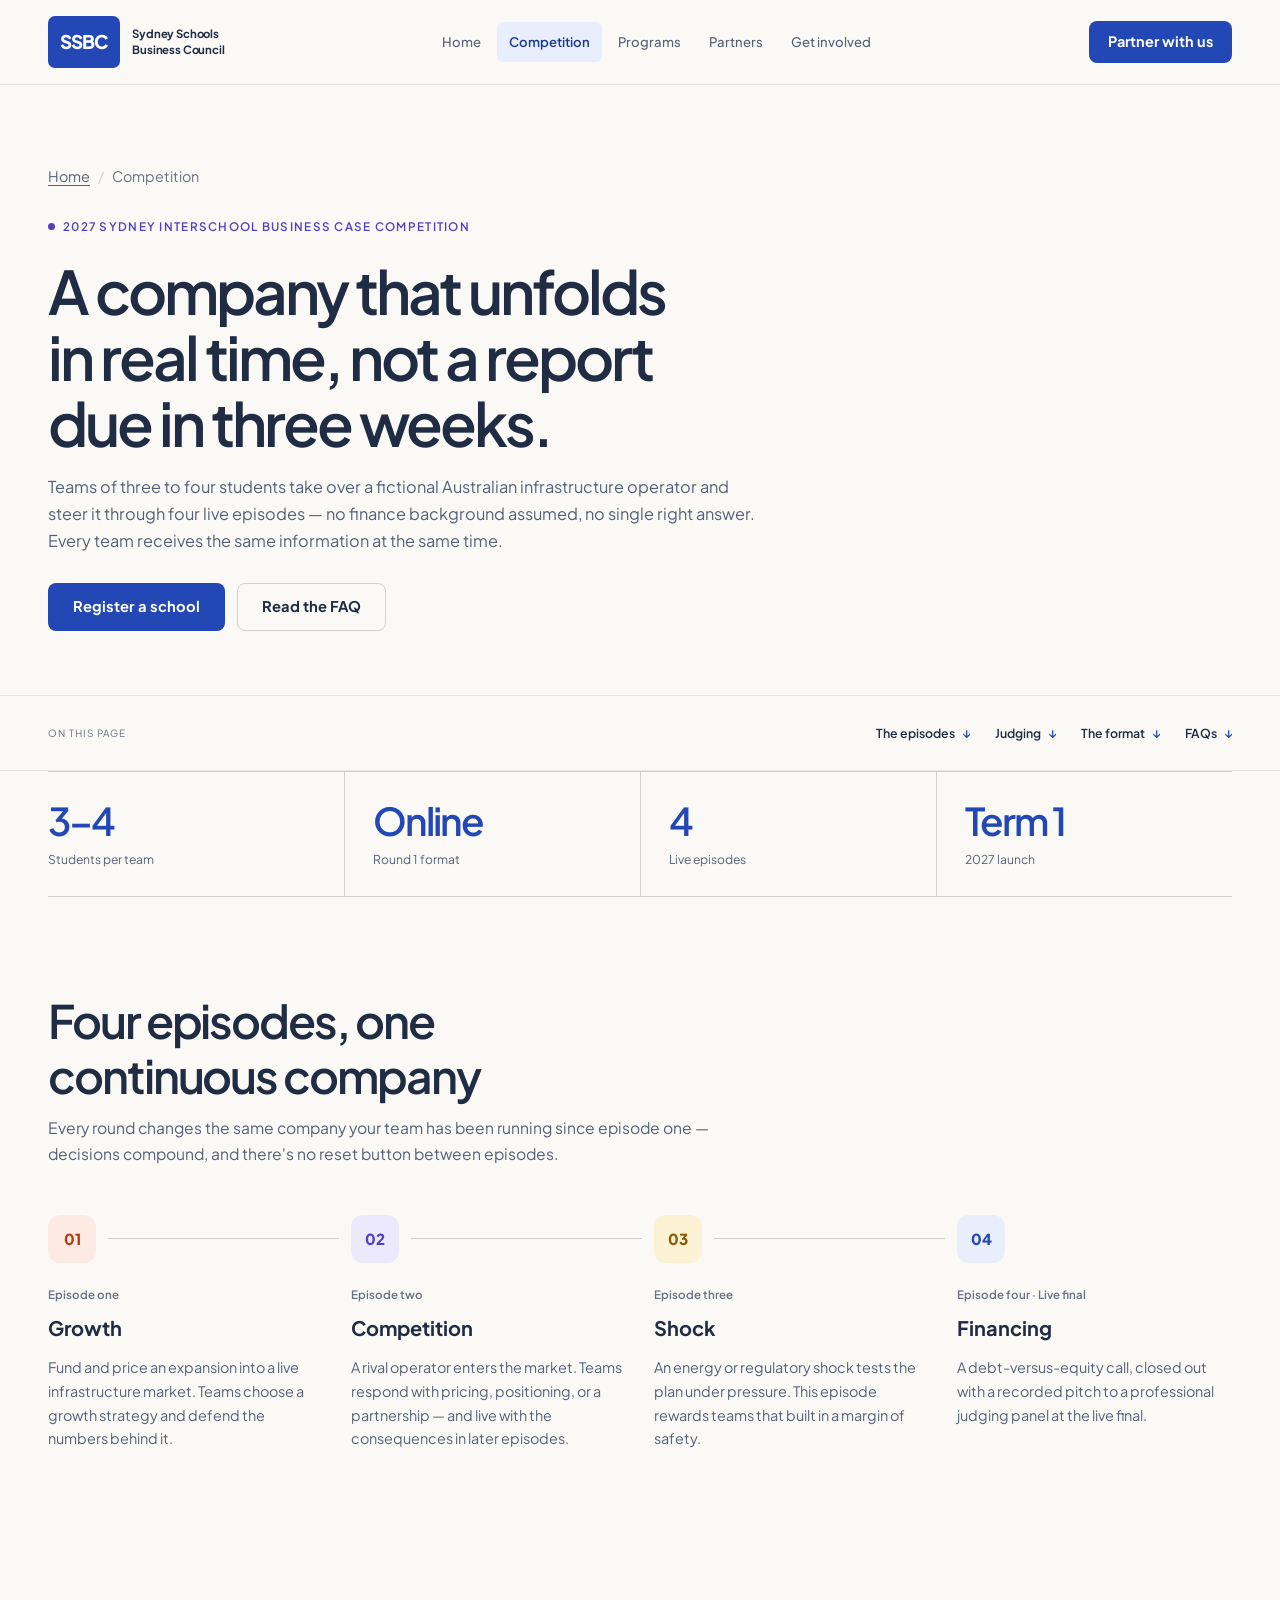
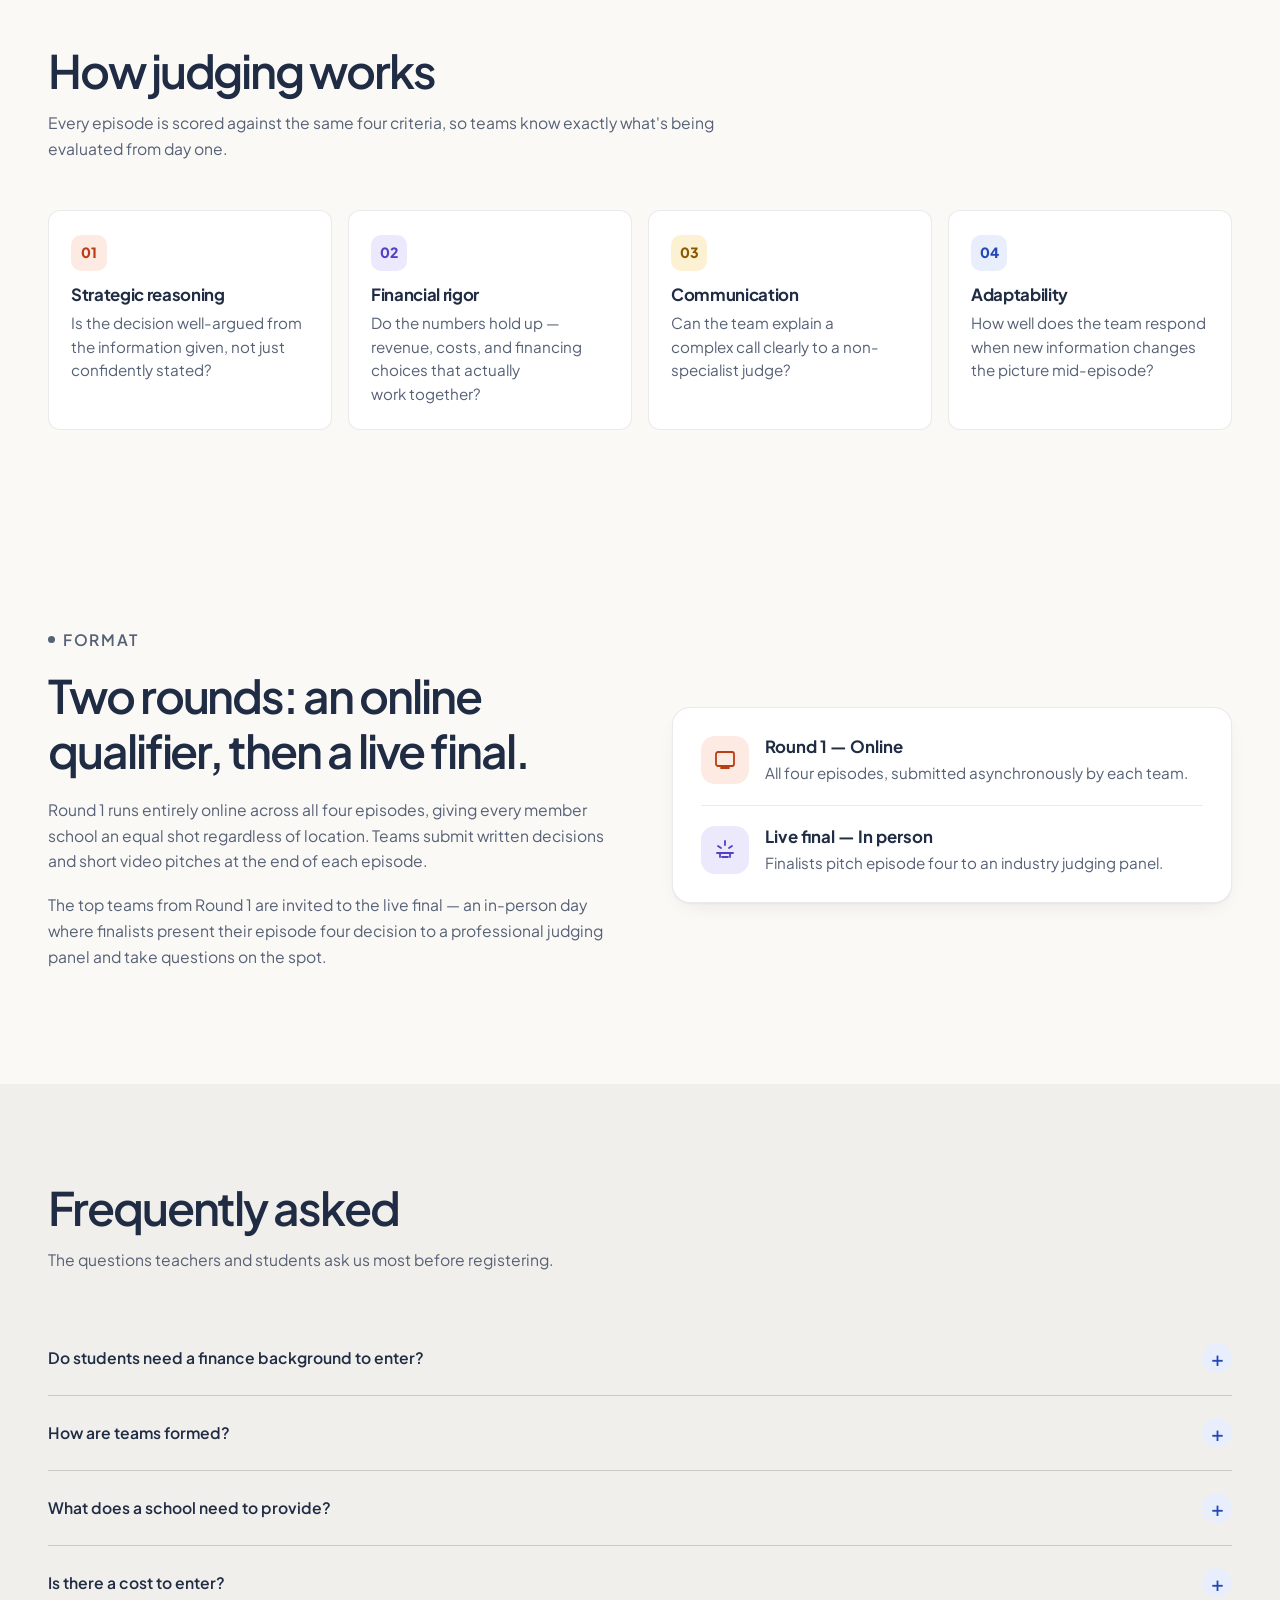
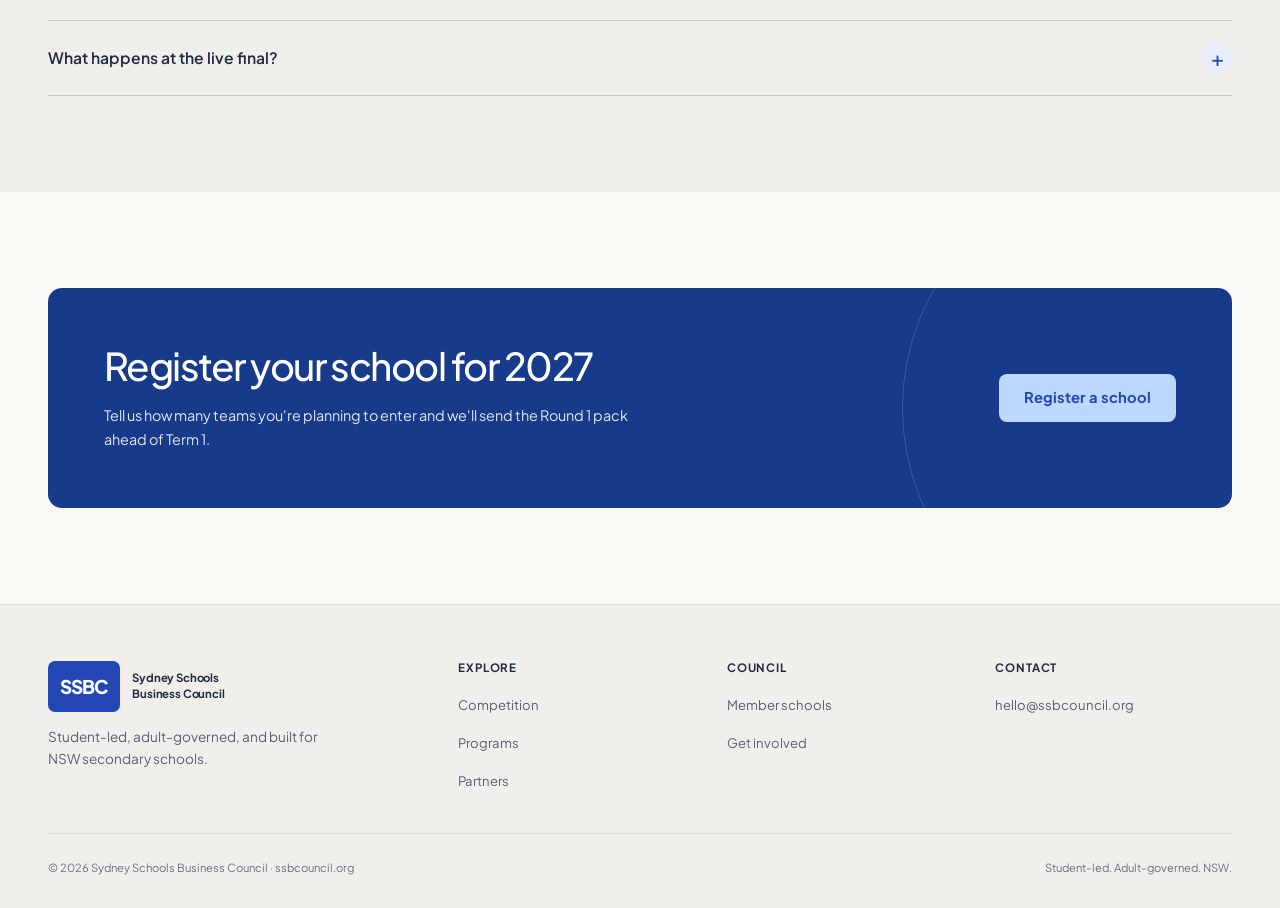
==== commit 0bf7971c: "Use relative asset and page links so the site works from any base path Switches /assets/... and /pag" ====
--- a/competition.html
+++ b/competition.html
@@ -9,8 +9,8 @@
 <link rel="preconnect" href="https://fonts.googleapis.com">
 <link rel="preconnect" href="https://fonts.gstatic.com" crossorigin>
 <link href="https://fonts.googleapis.com/css2?family=Plus+Jakarta+Sans:wght@400;500;600;700;800&display=swap" rel="stylesheet">
-<link rel="icon" href="/assets/favicon.svg" type="image/svg+xml">
-<link rel="stylesheet" href="/assets/styles.css">
+<link rel="icon" href="assets/favicon.svg" type="image/svg+xml">
+<link rel="stylesheet" href="assets/styles.css">
 </head>
 <body data-page="competition">
 
@@ -18,16 +18,16 @@
 
 <header class="site-header">
   <div class="wrap nav-row">
-    <a class="wordmark" href="/" aria-label="SSBC, Sydney Schools Business Council, home"><span class="mark">SSBC</span><span class="full">Sydney Schools<br>Business Council</span></a>
+    <a class="wordmark" href="./" aria-label="SSBC, Sydney Schools Business Council, home"><span class="mark">SSBC</span><span class="full">Sydney Schools<br>Business Council</span></a>
     <nav class="links" id="site-nav" aria-label="Main">
-      <a href="/" data-page="home">Home</a>
-      <a href="/competition.html" data-page="competition" aria-current="page">Competition</a>
-      <a href="/programs.html" data-page="programs">Programs</a>
-      <a href="/partners.html" data-page="partners">Partners</a>
-      <a href="/get-involved.html" data-page="get-involved">Get involved</a>
-      <a class="btn btn-primary drawer-cta" href="/get-involved.html">Partner with us</a>
+      <a href="./" data-page="home">Home</a>
+      <a href="competition.html" data-page="competition" aria-current="page">Competition</a>
+      <a href="programs.html" data-page="programs">Programs</a>
+      <a href="partners.html" data-page="partners">Partners</a>
+      <a href="get-involved.html" data-page="get-involved">Get involved</a>
+      <a class="btn btn-primary drawer-cta" href="get-involved.html">Partner with us</a>
     </nav>
-    <a class="btn btn-primary btn-sm nav-cta" href="/get-involved.html">Partner with us</a>
+    <a class="btn btn-primary btn-sm nav-cta" href="get-involved.html">Partner with us</a>
     <button class="menu-toggle" type="button" aria-label="Open menu" aria-expanded="false" aria-controls="site-nav">
       <svg class="icon-open" viewBox="0 0 24 24" fill="none" stroke="currentColor" stroke-width="2" stroke-linecap="round" aria-hidden="true"><line x1="4" y1="7" x2="20" y2="7"/><line x1="4" y1="12" x2="20" y2="12"/><line x1="4" y1="17" x2="20" y2="17"/></svg>
       <svg class="icon-close" viewBox="0 0 24 24" fill="none" stroke="currentColor" stroke-width="2" stroke-linecap="round" aria-hidden="true"><line x1="6" y1="6" x2="18" y2="18"/><line x1="18" y1="6" x2="6" y2="18"/></svg>
@@ -39,12 +39,12 @@
 
 <section class="page-hero">
   <div class="wrap">
-    <nav class="crumb" aria-label="Breadcrumb"><ol><li><a href="/">Home</a></li><li aria-current="page">Competition</li></ol></nav>
+    <nav class="crumb" aria-label="Breadcrumb"><ol><li><a href="./">Home</a></li><li aria-current="page">Competition</li></ol></nav>
     <p class="kicker tone-violet">2027 Sydney Interschool Business Case Competition</p>
     <h1>A company that unfolds in real time, not a report due in three weeks.</h1>
     <p class="lede">Teams of three to four students take over a fictional Australian infrastructure operator and steer it through four live episodes — no finance background assumed, no single right answer. Every team receives the same information at the same time.</p>
     <div class="cta-row spaced">
-      <a class="btn btn-primary" href="/get-involved.html">Register a school</a>
+      <a class="btn btn-primary" href="get-involved.html">Register a school</a>
       <a class="btn btn-ghost" href="#faq">Read the FAQ</a>
     </div>
   </div>
@@ -168,7 +168,7 @@
         <h2>Register your school for 2027</h2>
         <p>Tell us how many teams you're planning to enter and we'll send the Round 1 pack ahead of Term 1.</p>
       </div>
-      <a class="btn btn-primary" href="/get-involved.html">Register a school</a>
+      <a class="btn btn-primary" href="get-involved.html">Register a school</a>
     </div>
   </div>
 </section>
@@ -179,22 +179,22 @@
   <div class="wrap">
     <div class="footer-grid">
       <div>
-        <a class="wordmark" href="/"><span class="mark">SSBC</span><span class="full">Sydney Schools<br>Business Council</span></a>
+        <a class="wordmark" href="./"><span class="mark">SSBC</span><span class="full">Sydney Schools<br>Business Council</span></a>
         <p class="about">Student-led, adult-governed, and built for NSW secondary schools.</p>
       </div>
       <nav aria-label="Explore">
         <h2>Explore</h2>
         <ul>
-          <li><a href="/competition.html">Competition</a></li>
-          <li><a href="/programs.html">Programs</a></li>
-          <li><a href="/partners.html">Partners</a></li>
+          <li><a href="competition.html">Competition</a></li>
+          <li><a href="programs.html">Programs</a></li>
+          <li><a href="partners.html">Partners</a></li>
         </ul>
       </nav>
       <nav aria-label="Council">
         <h2>Council</h2>
         <ul>
-          <li><a href="/partners.html#schools">Member schools</a></li>
-          <li><a href="/get-involved.html">Get involved</a></li>
+          <li><a href="partners.html#schools">Member schools</a></li>
+          <li><a href="get-involved.html">Get involved</a></li>
         </ul>
       </nav>
       <div>
@@ -211,6 +211,6 @@
   </div>
 </footer>
 
-<script src="/assets/app.js"></script>
+<script src="assets/app.js"></script>
 </body>
 </html>
--- a/assets/styles.css
+++ b/assets/styles.css
@@ -1,15 +1,15 @@
 /* ==========================================================================
    SSBC — design tokens
-   A warm editorial system, royal blue, and an ice-blue competition accent.
+   A crisp editorial system, royal blue, and an ice-blue competition accent.
    Shared components support light and dark system preferences.
    ========================================================================== */
 :root {
   --ink: #202C44;
   --ink-soft: #566176;
   --ink-faint: #687184;
-  --paper: #F7F8F2;
+  --paper: #FAF9F6;
   --paper-raised: #FFFFFF;
-  --paper-sunken: #EEF0F6;
+  --paper-sunken: #F1EFEB;
   --line: rgba(27, 29, 38, 0.09);
   --line-strong: rgba(27, 29, 38, 0.18);
 
@@ -597,3 +597,34 @@
 .enquiry-result label { margin-top: 20px; }
 @media (max-width: 900px) { .contact-layout { grid-template-columns: 1fr; } }
 @media (max-width: 540px) { .form-row { grid-template-columns: 1fr; gap: 0; } }
+
+
+/* ---------- Women in Finance ---------- */
+.women-finance-panel {
+  display: grid; grid-template-columns: 1.05fr 1fr; gap: 36px 56px;
+  padding: clamp(26px, 4vw, 48px); border: 1px solid var(--line-strong);
+  border-radius: var(--radius-lg); background: var(--paper-raised);
+}
+.women-finance-copy { min-width: 0; }
+.women-finance-copy .kicker { margin-bottom: 18px; }
+.women-finance-copy h2 { font-size: clamp(1.9rem, 3.3vw, 2.7rem); font-weight: 600; letter-spacing: -.045em; margin: 0 0 16px; }
+.women-finance-copy p { color: var(--ink-soft); font-size: .92rem; margin: 0 0 18px; }
+.women-finance-copy .women-finance-intro { color: var(--brand); font-size: clamp(1.2rem, 2vw, 1.5rem); font-weight: 500; line-height: 1.35; letter-spacing: -.02em; }
+.women-finance-copy .btn { margin-top: 8px; }
+.women-finance-aims { min-width: 0; padding-left: 36px; border-left: 1px solid var(--line); }
+.women-finance-aims .section-label { font-size: .62rem !important; margin-bottom: 8px !important; }
+.women-finance-list { list-style: none; margin: 0; padding: 0; }
+.women-finance-list li { display: grid; grid-template-columns: 32px 1fr; gap: 14px; padding: 23px 0; }
+.women-finance-list li + li { border-top: 1px solid var(--line); }
+.women-finance-number { font-size: .78rem; font-weight: 600; color: var(--brand); padding-top: 2px; }
+.women-finance-list h3 { font-size: 1rem; font-weight: 600; margin: 0 0 7px; letter-spacing: -.015em; }
+.women-finance-list p { font-size: .86rem; line-height: 1.65; color: var(--ink-soft); margin: 0; }
+.women-finance-note { grid-column: 1 / -1; margin: 0; padding-top: 20px; border-top: 1px solid var(--line); font-size: .74rem; color: var(--ink-faint); }
+@media (max-width: 860px) {
+  .women-finance-panel { grid-template-columns: 1fr; gap: 28px; }
+  .women-finance-aims { border-left: 0; padding-left: 0; border-top: 1px solid var(--line); padding-top: 24px; }
+  .women-finance-list li:last-child { padding-bottom: 0; }
+}
+@media (max-width: 540px) {
+  .women-finance-copy .btn { width: 100%; }
+}
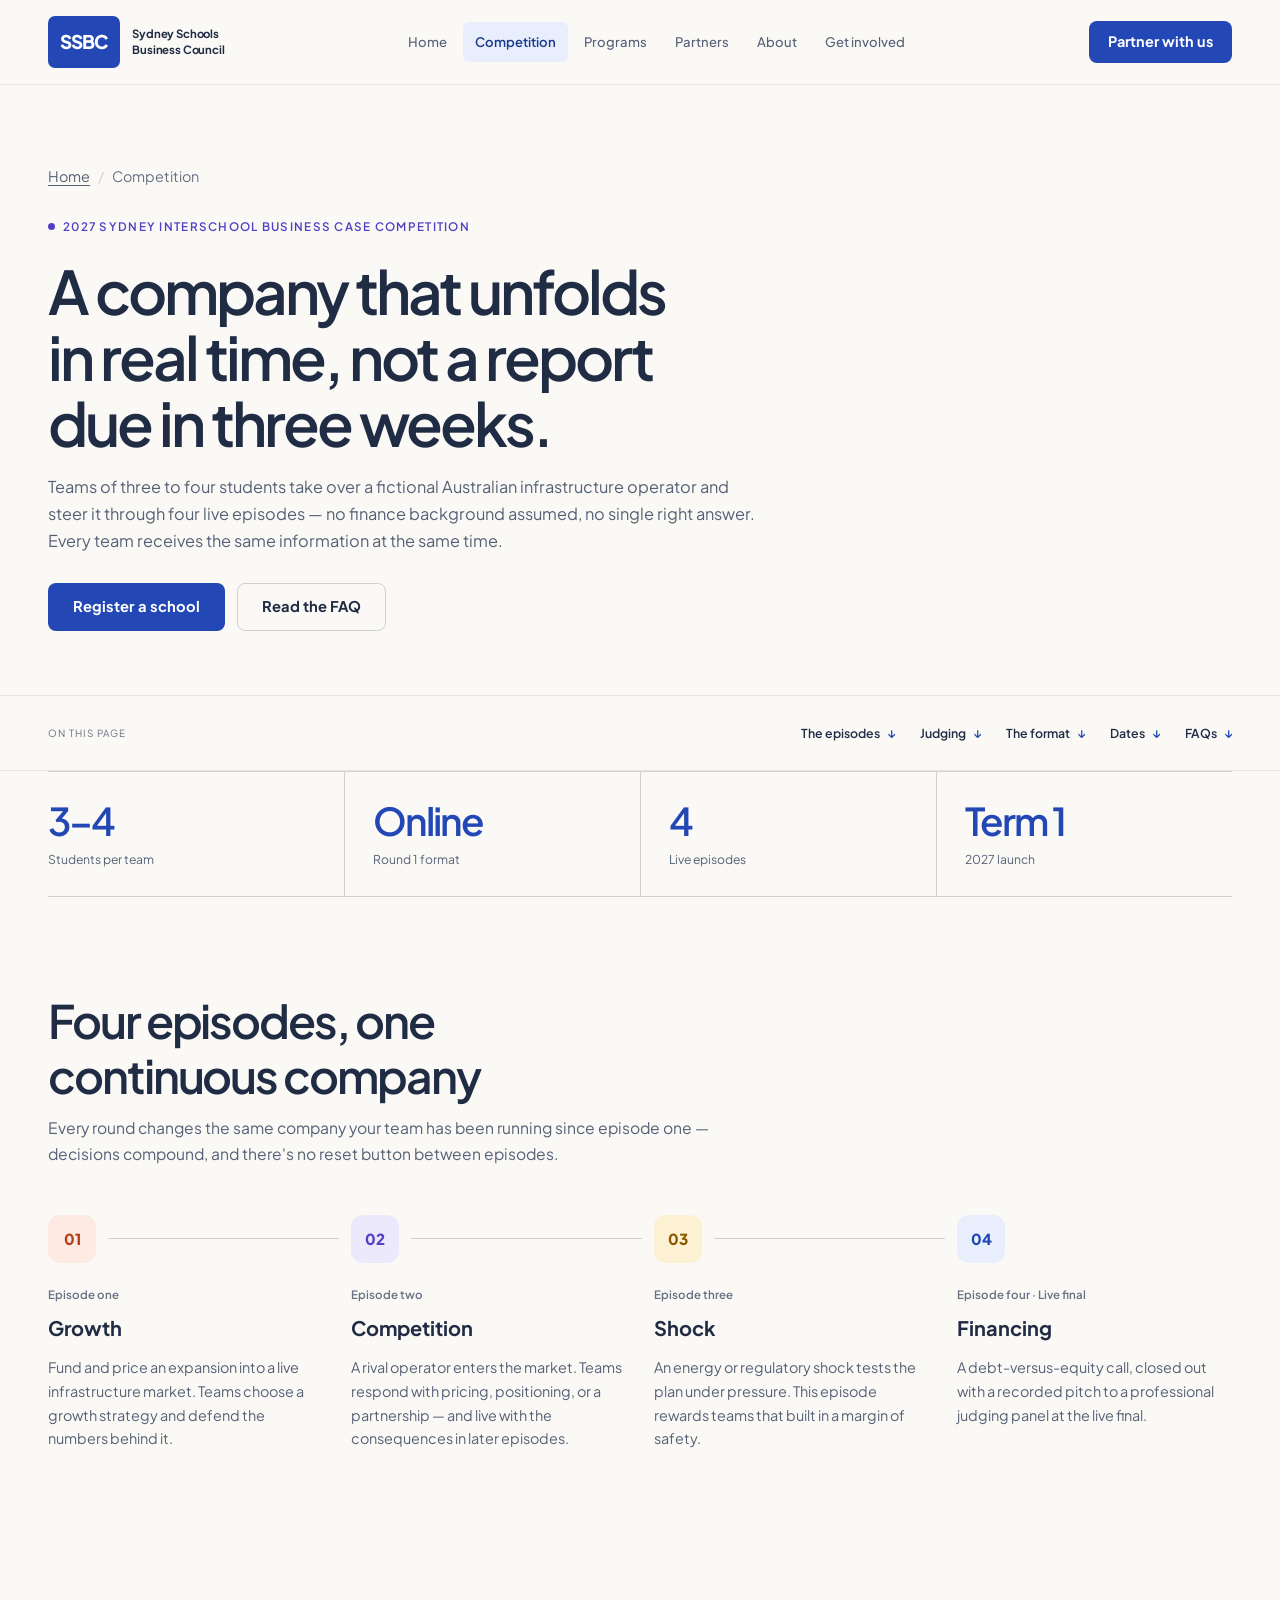
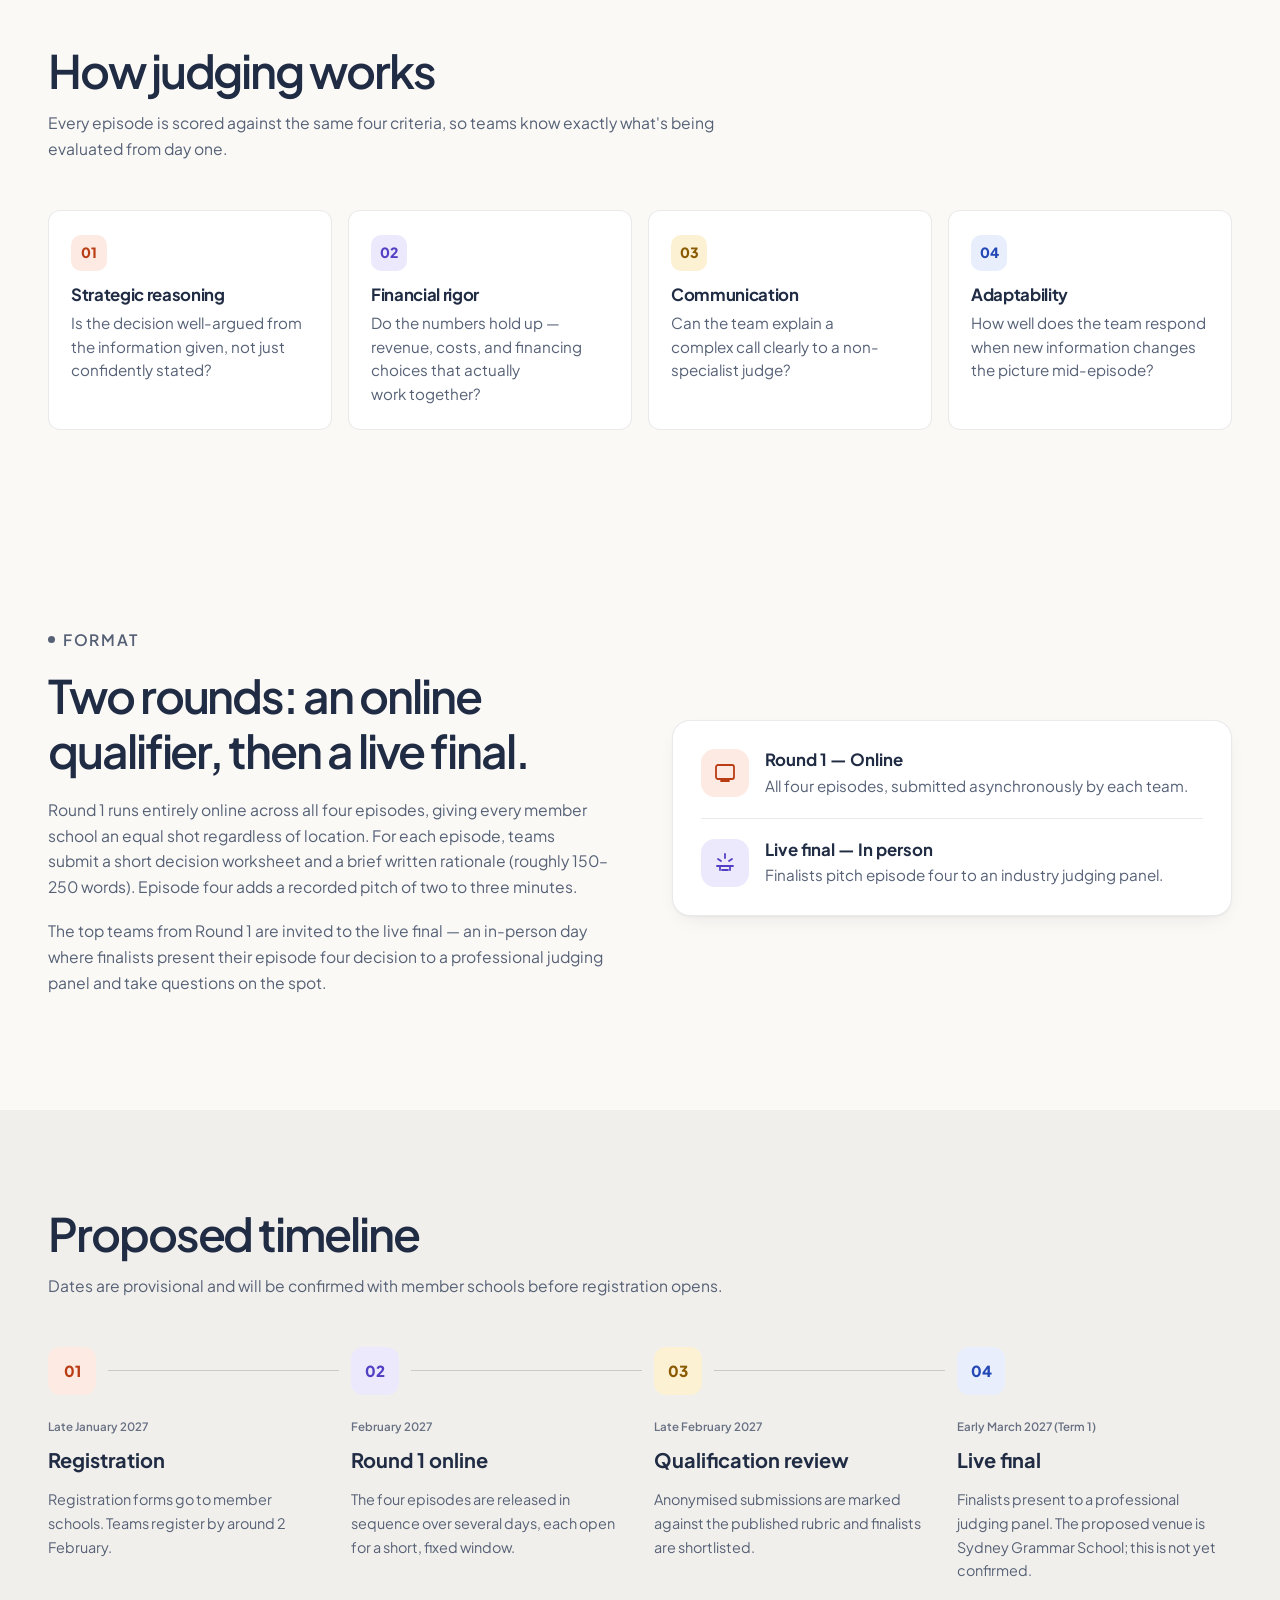
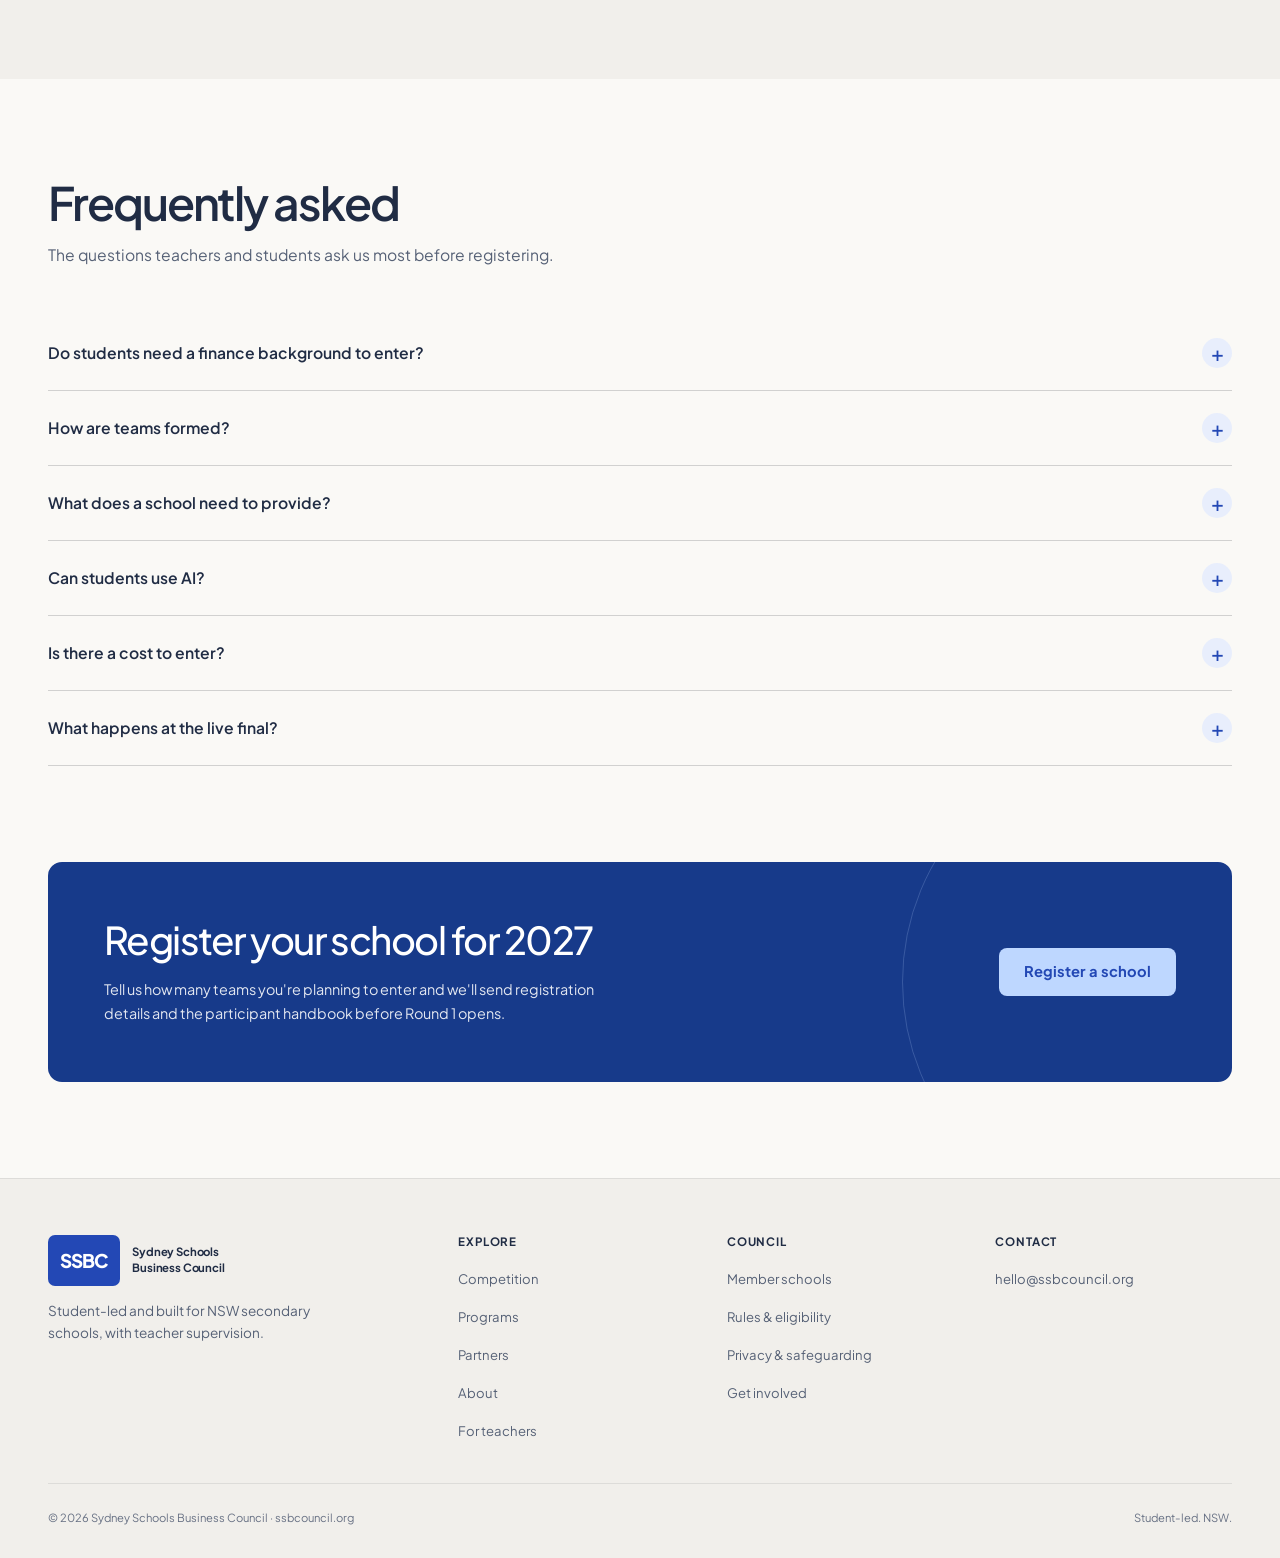
==== commit d369b04f: "Add About, Rules, Teachers, Privacy and 404 pages; fix overclaims; add timeline Align copy with the " ====
--- a/competition.html
+++ b/competition.html
@@ -6,6 +6,12 @@
 <meta name="viewport" content="width=device-width, initial-scale=1, viewport-fit=cover">
 <title>Competition — Sydney Schools Business Council</title>
 <meta name="description" content="The 2027 Sydney Interschool Business Case Competition: format, timeline, judging criteria, and how to register.">
+<meta property="og:type" content="website">
+<meta property="og:site_name" content="Sydney Schools Business Council">
+<meta property="og:title" content="Competition — Sydney Schools Business Council">
+<meta property="og:description" content="The 2027 Sydney Interschool Business Case Competition: format, timeline, judging criteria, and how to register.">
+<meta property="og:image" content="https://ssbcouncil.org/assets/og.png">
+<meta name="twitter:card" content="summary_large_image">
 <link rel="preconnect" href="https://fonts.googleapis.com">
 <link rel="preconnect" href="https://fonts.gstatic.com" crossorigin>
 <link href="https://fonts.googleapis.com/css2?family=Plus+Jakarta+Sans:wght@400;500;600;700;800&display=swap" rel="stylesheet">
@@ -24,6 +30,7 @@
       <a href="competition.html" data-page="competition" aria-current="page">Competition</a>
       <a href="programs.html" data-page="programs">Programs</a>
       <a href="partners.html" data-page="partners">Partners</a>
+      <a href="about.html" data-page="about">About</a>
       <a href="get-involved.html" data-page="get-involved">Get involved</a>
       <a class="btn btn-primary drawer-cta" href="get-involved.html">Partner with us</a>
     </nav>
@@ -49,7 +56,7 @@
     </div>
   </div>
 </section>
-<nav class="page-index wrap" aria-label="On this page"><span>ON THIS PAGE</span><a href="#episodes">The episodes <span aria-hidden="true">↓</span></a><a href="#judging">Judging <span aria-hidden="true">↓</span></a><a href="#format">The format <span aria-hidden="true">↓</span></a><a href="#faq">FAQs <span aria-hidden="true">↓</span></a></nav>
+<nav class="page-index wrap" aria-label="On this page"><span>ON THIS PAGE</span><a href="#episodes">The episodes <span aria-hidden="true">↓</span></a><a href="#judging">Judging <span aria-hidden="true">↓</span></a><a href="#format">The format <span aria-hidden="true">↓</span></a><a href="#dates">Dates <span aria-hidden="true">↓</span></a><a href="#faq">FAQs <span aria-hidden="true">↓</span></a></nav>
 
 
 <section class="tight">
@@ -118,7 +125,7 @@
     <div class="reveal">
       <p class="kicker tone-teal">Format</p>
       <h2>Two rounds: an online qualifier, then a live final.</h2>
-      <p>Round 1 runs entirely online across all four episodes, giving every member school an equal shot regardless of location. Teams submit written decisions and short video pitches at the end of each episode.</p>
+      <p>Round 1 runs entirely online across all four episodes, giving every member school an equal shot regardless of location. For each episode, teams submit a short decision worksheet and a brief written rationale (roughly 150–250 words). Episode four adds a recorded pitch of two to three minutes.</p>
       <p>The top teams from Round 1 are invited to the live final — an in-person day where finalists present their episode four decision to a professional judging panel and take questions on the spot.</p>
     </div>
     <div class="reveal diagram-box">
@@ -130,7 +137,42 @@
   </div>
 </section>
 
-<section id="faq" class="alt">
+<section id="dates" class="alt">
+  <div class="wrap">
+    <div class="section-head reveal">
+      <h2>Proposed timeline</h2>
+      <p>Dates are provisional and will be confirmed with member schools before registration opens.</p>
+    </div>
+    <ol class="timeline reveal">
+      <li class="accent-coral">
+        <span class="dot">01</span>
+        <div class="when">Late January 2027</div>
+        <div class="ttl">Registration</div>
+        <div class="desc">Registration forms go to member schools. Teams register by around 2 February.</div>
+      </li>
+      <li class="accent-violet">
+        <span class="dot">02</span>
+        <div class="when">February 2027</div>
+        <div class="ttl">Round 1 online</div>
+        <div class="desc">The four episodes are released in sequence over several days, each open for a short, fixed window.</div>
+      </li>
+      <li class="accent-amber">
+        <span class="dot">03</span>
+        <div class="when">Late February 2027</div>
+        <div class="ttl">Qualification review</div>
+        <div class="desc">Anonymised submissions are marked against the published rubric and finalists are shortlisted.</div>
+      </li>
+      <li class="accent-teal">
+        <span class="dot">04</span>
+        <div class="when">Early March 2027 (Term 1)</div>
+        <div class="ttl">Live final</div>
+        <div class="desc">Finalists present to a professional judging panel. The proposed venue is Sydney Grammar School; this is not yet confirmed.</div>
+      </li>
+    </ol>
+  </div>
+</section>
+
+<section id="faq">
   <div class="wrap">
     <div class="section-head reveal">
       <h2>Frequently asked</h2>
@@ -143,11 +185,15 @@
       </details>
       <details>
         <summary>How are teams formed?</summary>
-        <p class="a">Teams of three to four students are put together by their school's business society. Mixed-year teams are welcome, and most schools enter more than one team.</p>
+        <p class="a">Teams of three to four students are put together by their school's business society. Mixed-year teams are welcome. We are proposing a cap of three teams per school so more schools get a place; this will be confirmed in the participant handbook.</p>
       </details>
       <details>
         <summary>What does a school need to provide?</summary>
         <p class="a">A staff supervisor to liaise with SSBC and confirm results, and a bit of time from each team between episodes. Round 1 can be run inside or outside class time — schools choose what fits their calendar.</p>
+      </details>
+      <details>
+        <summary>Can students use AI?</summary>
+        <p class="a">Limited, disclosed use is allowed for research and editing; teams declare it with each submission and cannot outsource their substantive analysis. See <a href="rules.html">the rules</a> for the full policy.</p>
       </details>
       <details>
         <summary>Is there a cost to enter?</summary>
@@ -166,7 +212,7 @@
     <div class="cta-banner reveal">
       <div>
         <h2>Register your school for 2027</h2>
-        <p>Tell us how many teams you're planning to enter and we'll send the Round 1 pack ahead of Term 1.</p>
+        <p>Tell us how many teams you're planning to enter and we'll send registration details and the participant handbook before Round 1 opens.</p>
       </div>
       <a class="btn btn-primary" href="get-involved.html">Register a school</a>
     </div>
@@ -180,7 +226,7 @@
     <div class="footer-grid">
       <div>
         <a class="wordmark" href="./"><span class="mark">SSBC</span><span class="full">Sydney Schools<br>Business Council</span></a>
-        <p class="about">Student-led, adult-governed, and built for NSW secondary schools.</p>
+        <p class="about">Student-led and built for NSW secondary schools, with teacher supervision.</p>
       </div>
       <nav aria-label="Explore">
         <h2>Explore</h2>
@@ -188,12 +234,16 @@
           <li><a href="competition.html">Competition</a></li>
           <li><a href="programs.html">Programs</a></li>
           <li><a href="partners.html">Partners</a></li>
+          <li><a href="about.html">About</a></li>
+          <li><a href="teachers.html">For teachers</a></li>
         </ul>
       </nav>
       <nav aria-label="Council">
         <h2>Council</h2>
         <ul>
           <li><a href="partners.html#schools">Member schools</a></li>
+          <li><a href="rules.html">Rules &amp; eligibility</a></li>
+          <li><a href="privacy.html">Privacy &amp; safeguarding</a></li>
           <li><a href="get-involved.html">Get involved</a></li>
         </ul>
       </nav>
@@ -206,7 +256,7 @@
     </div>
     <div class="footer-row">
       <span>© 2026 Sydney Schools Business Council · ssbcouncil.org</span>
-      <span>Student-led. Adult-governed. NSW.</span>
+      <span>Student-led. NSW.</span>
     </div>
   </div>
 </footer>
